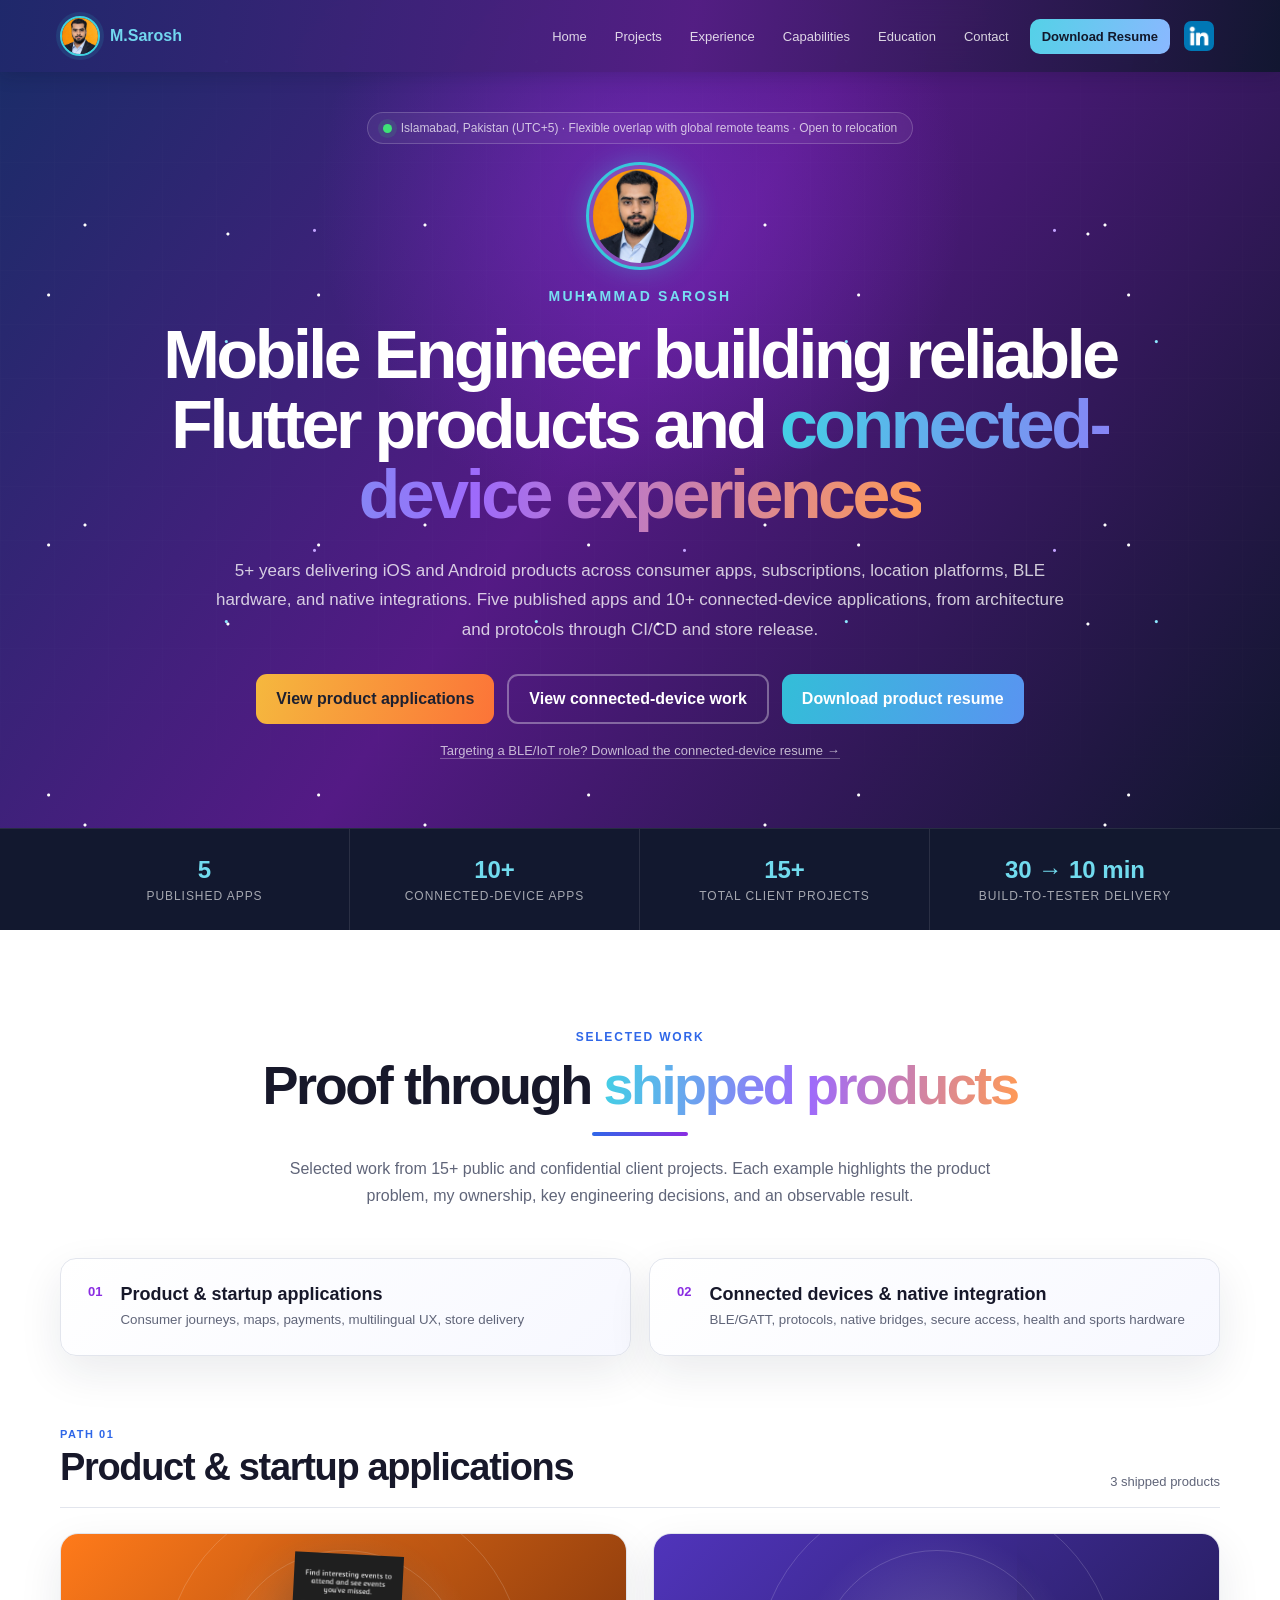
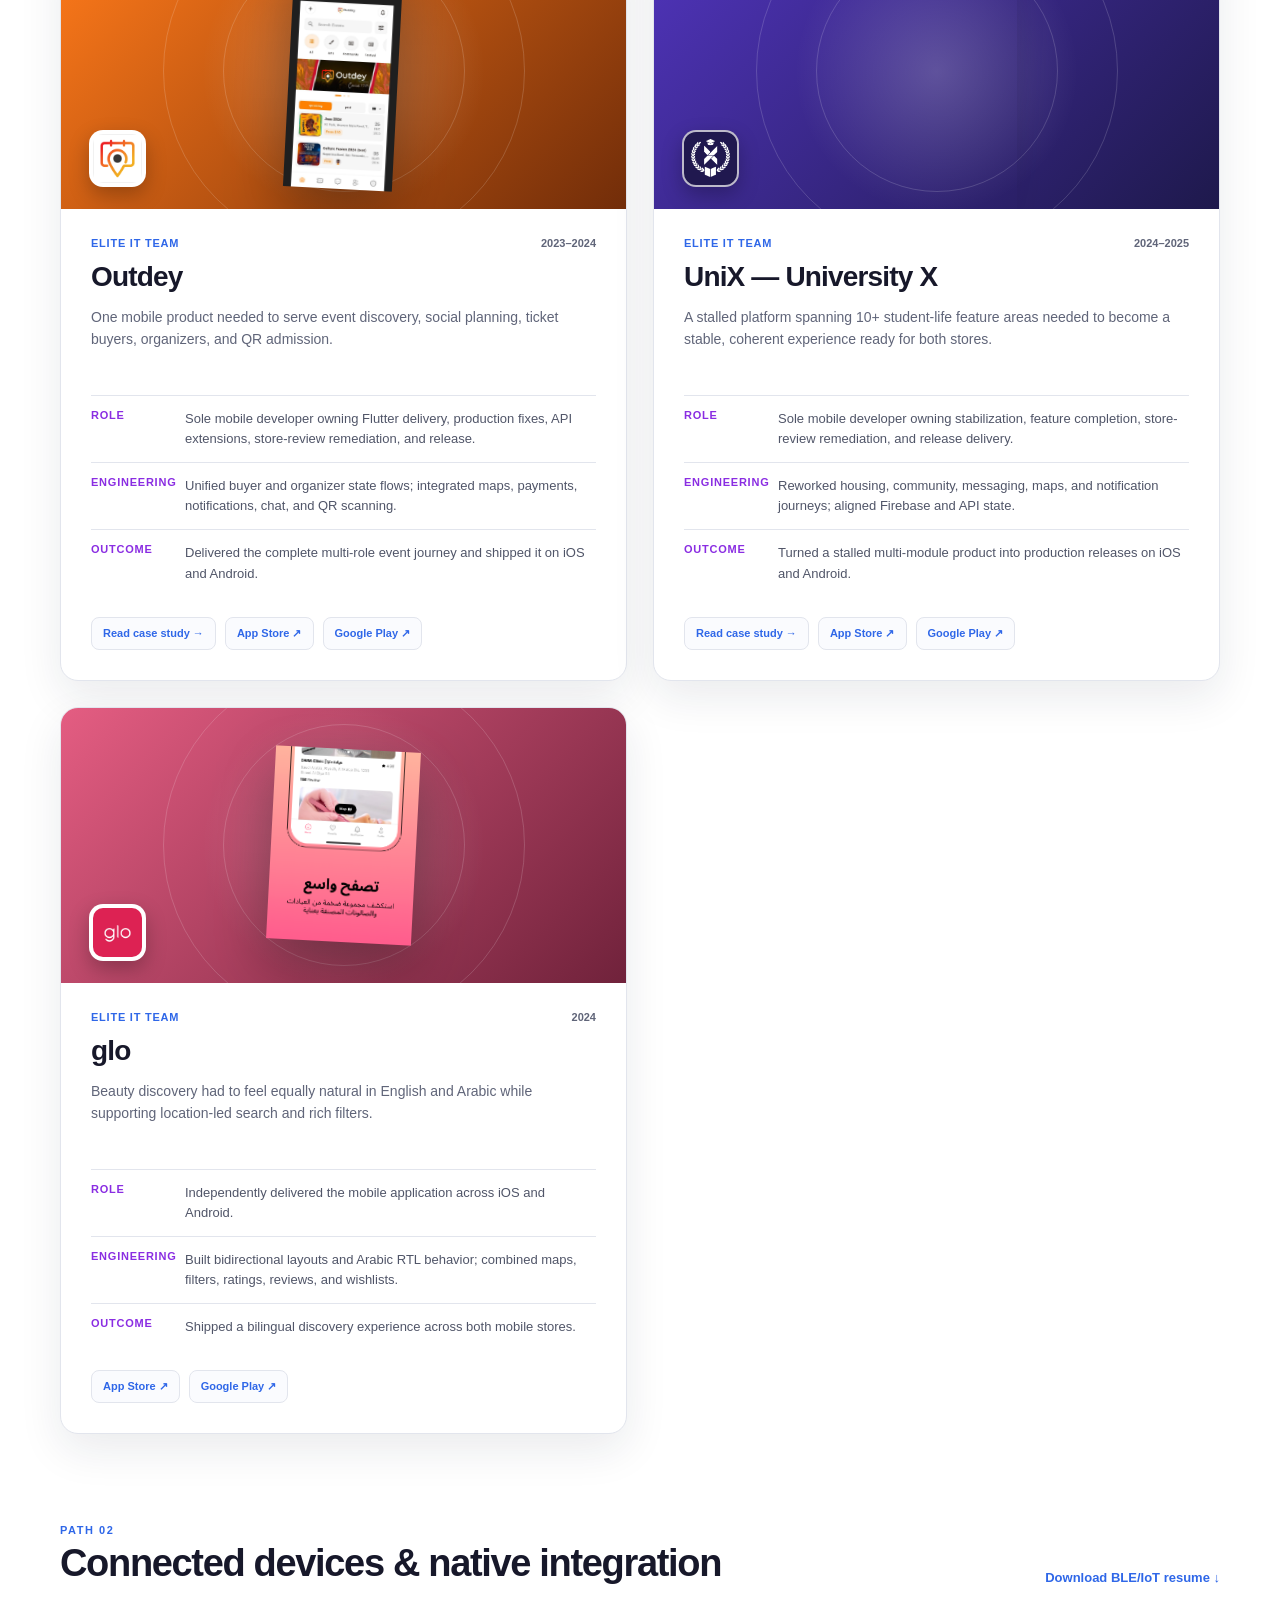
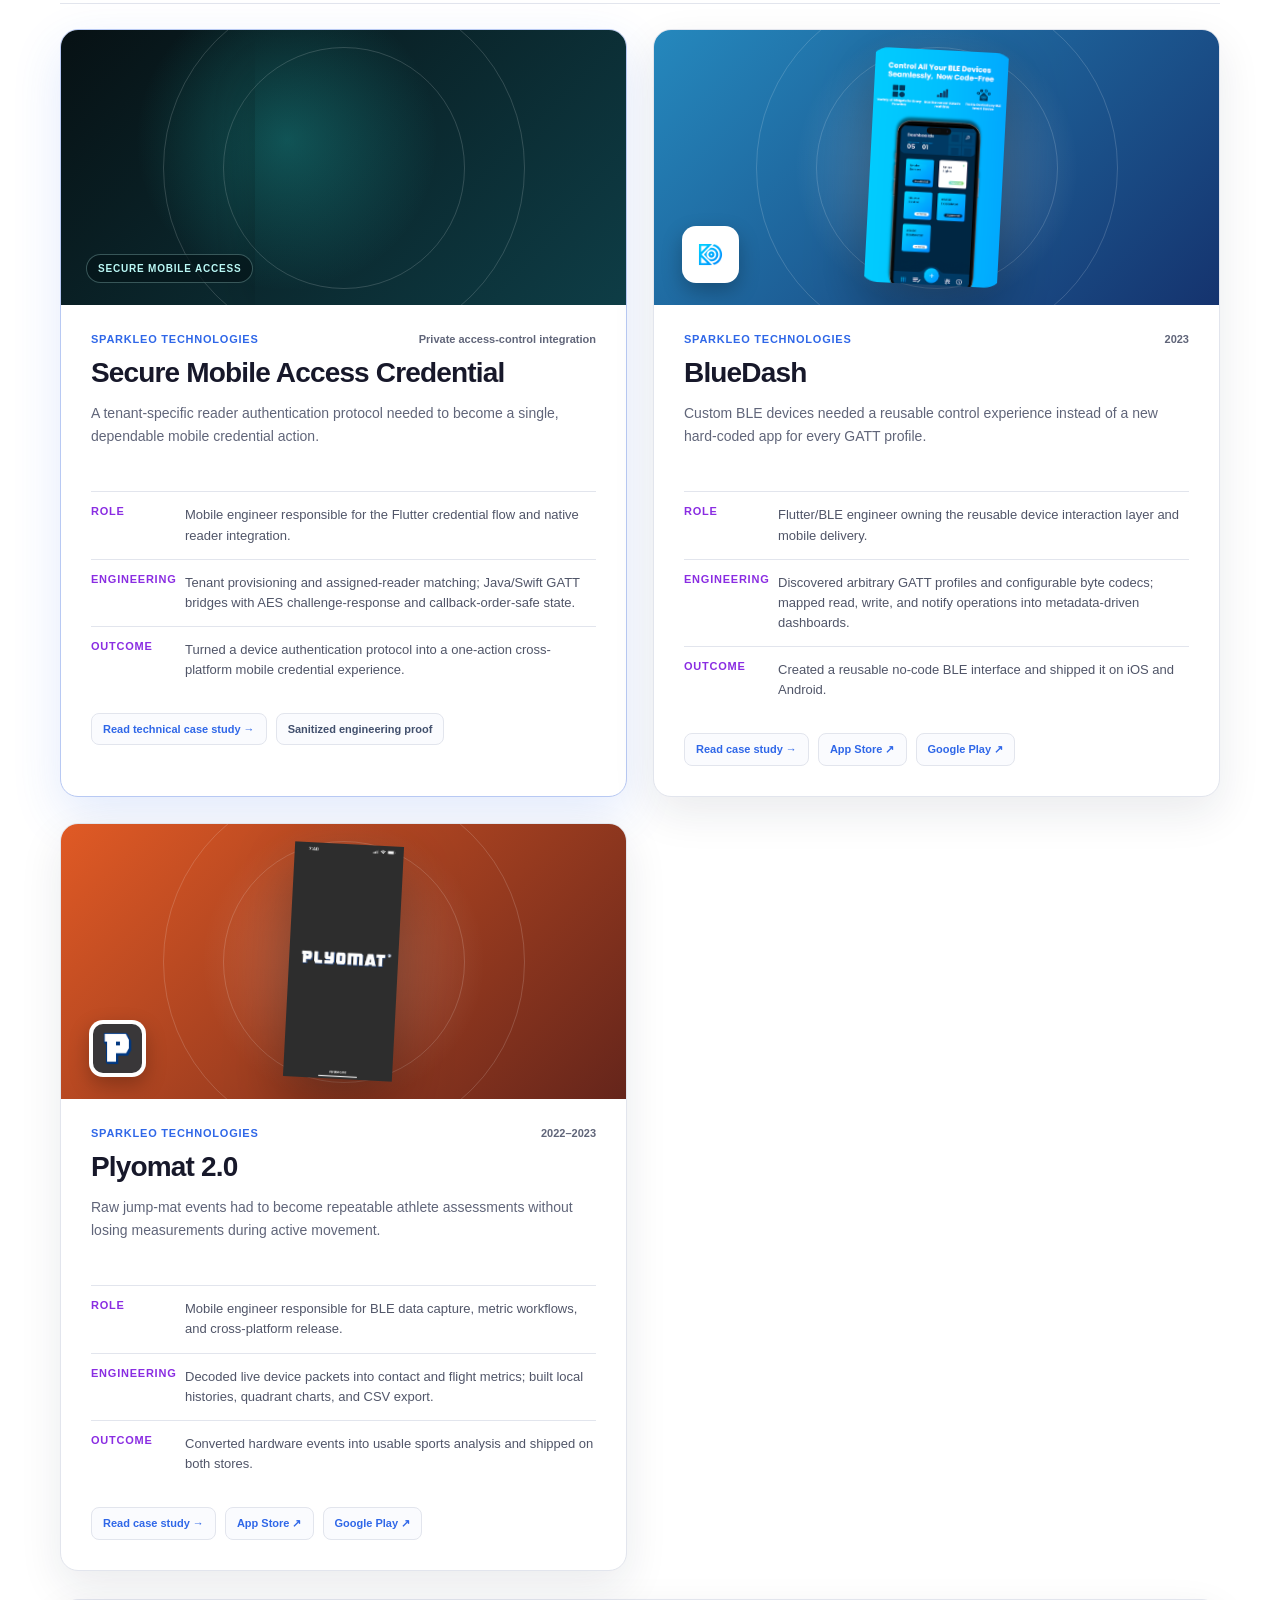
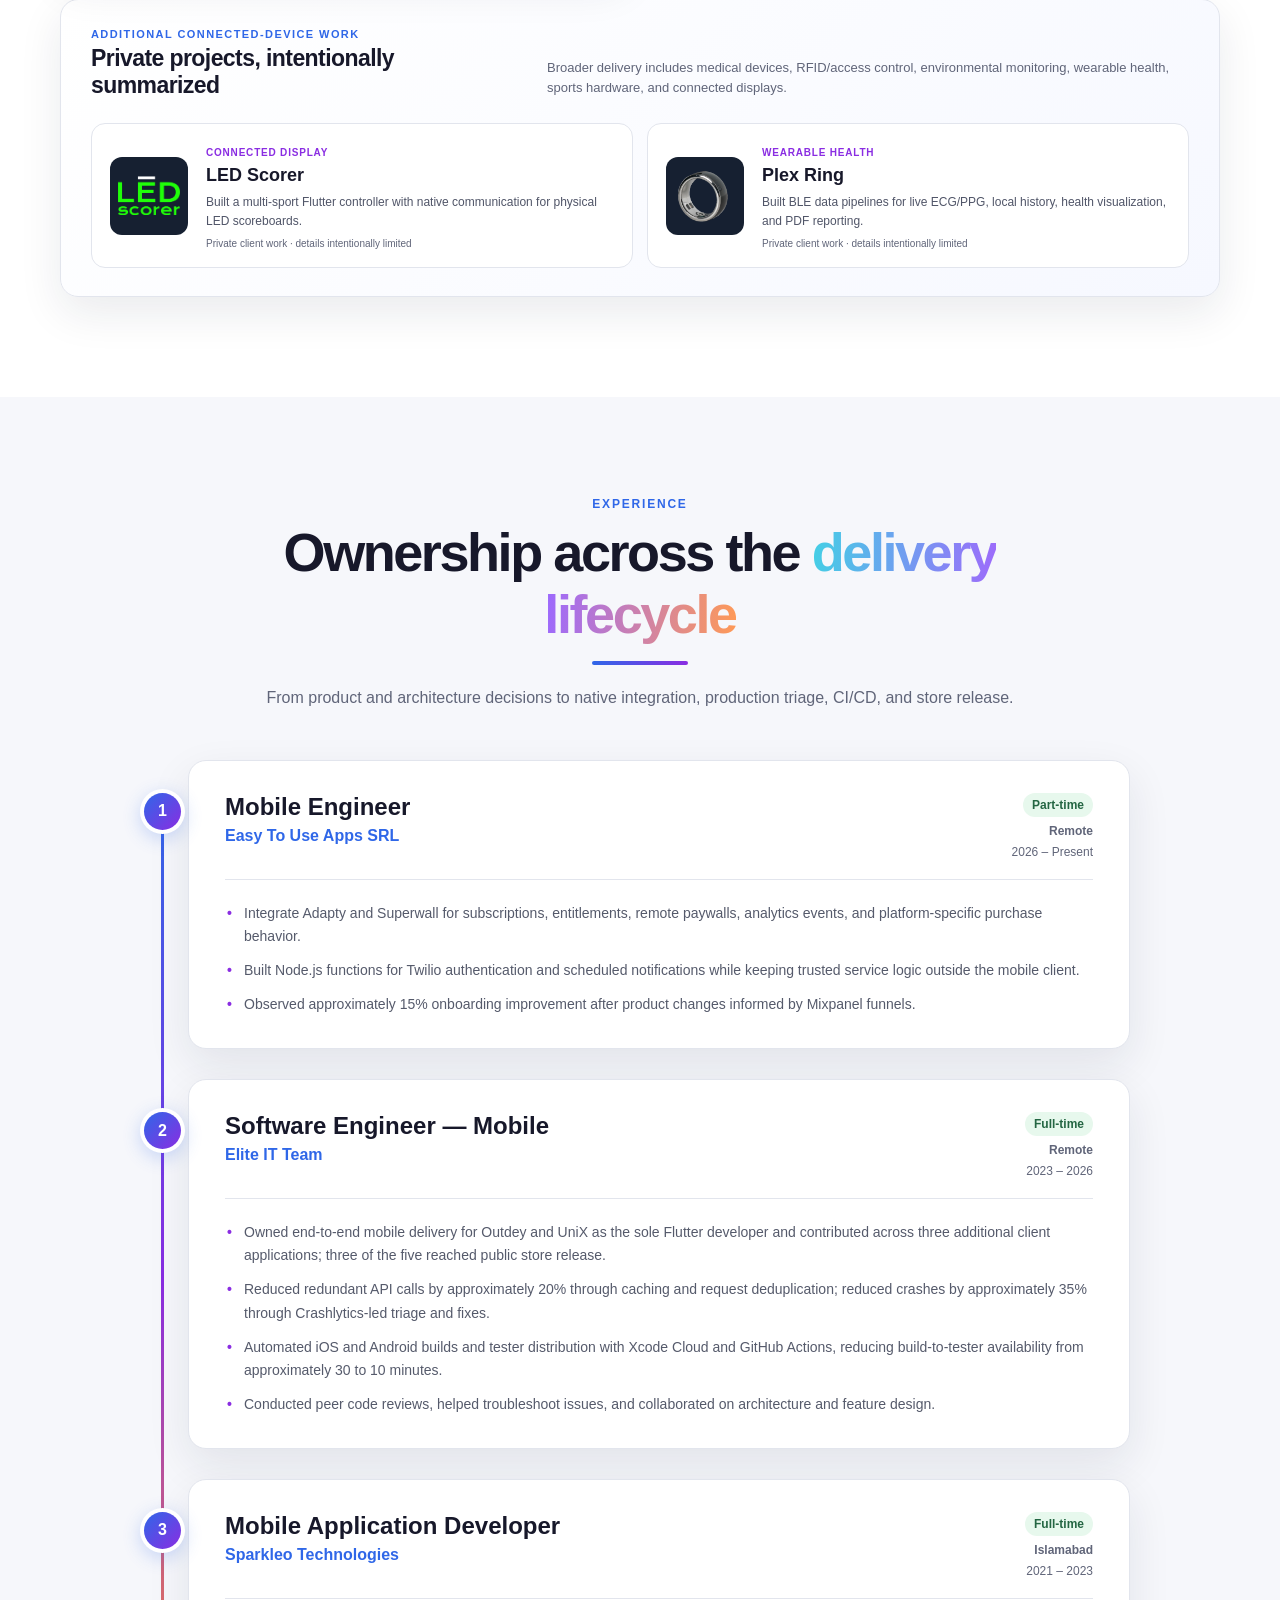
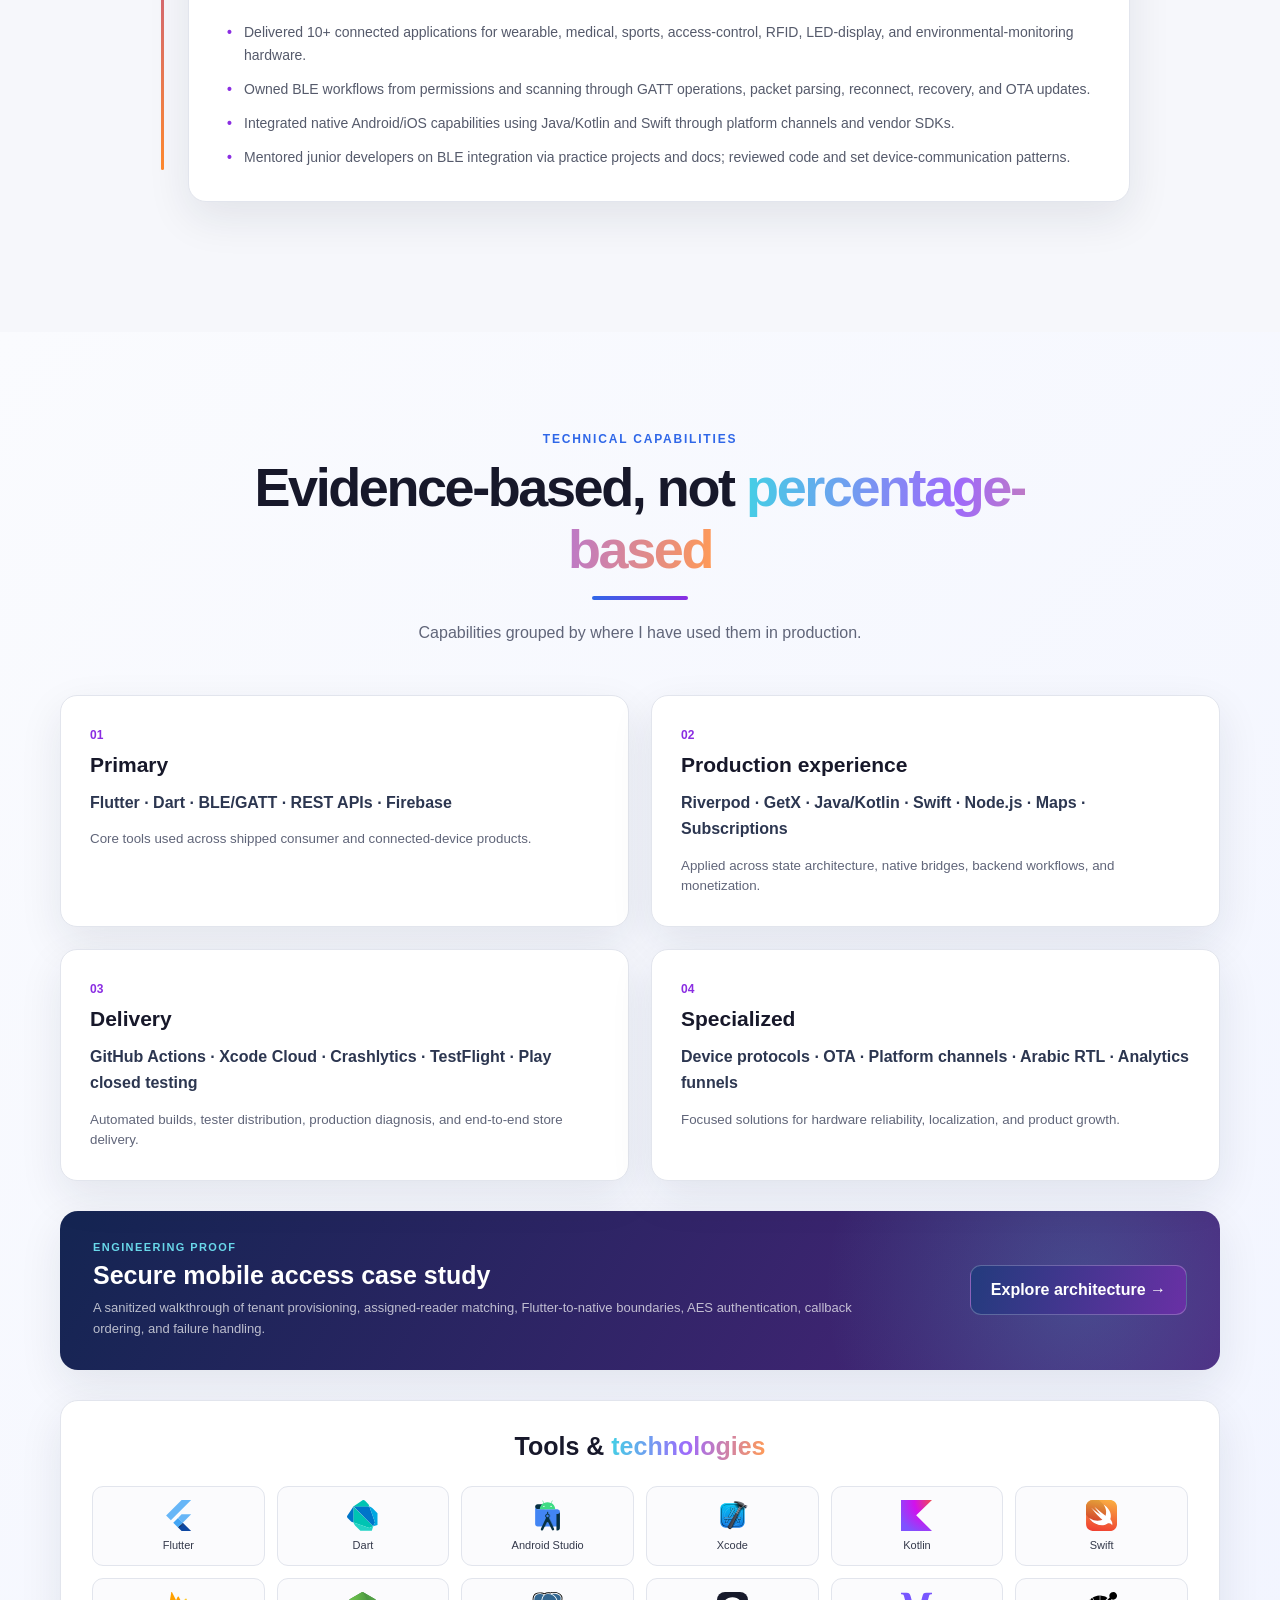
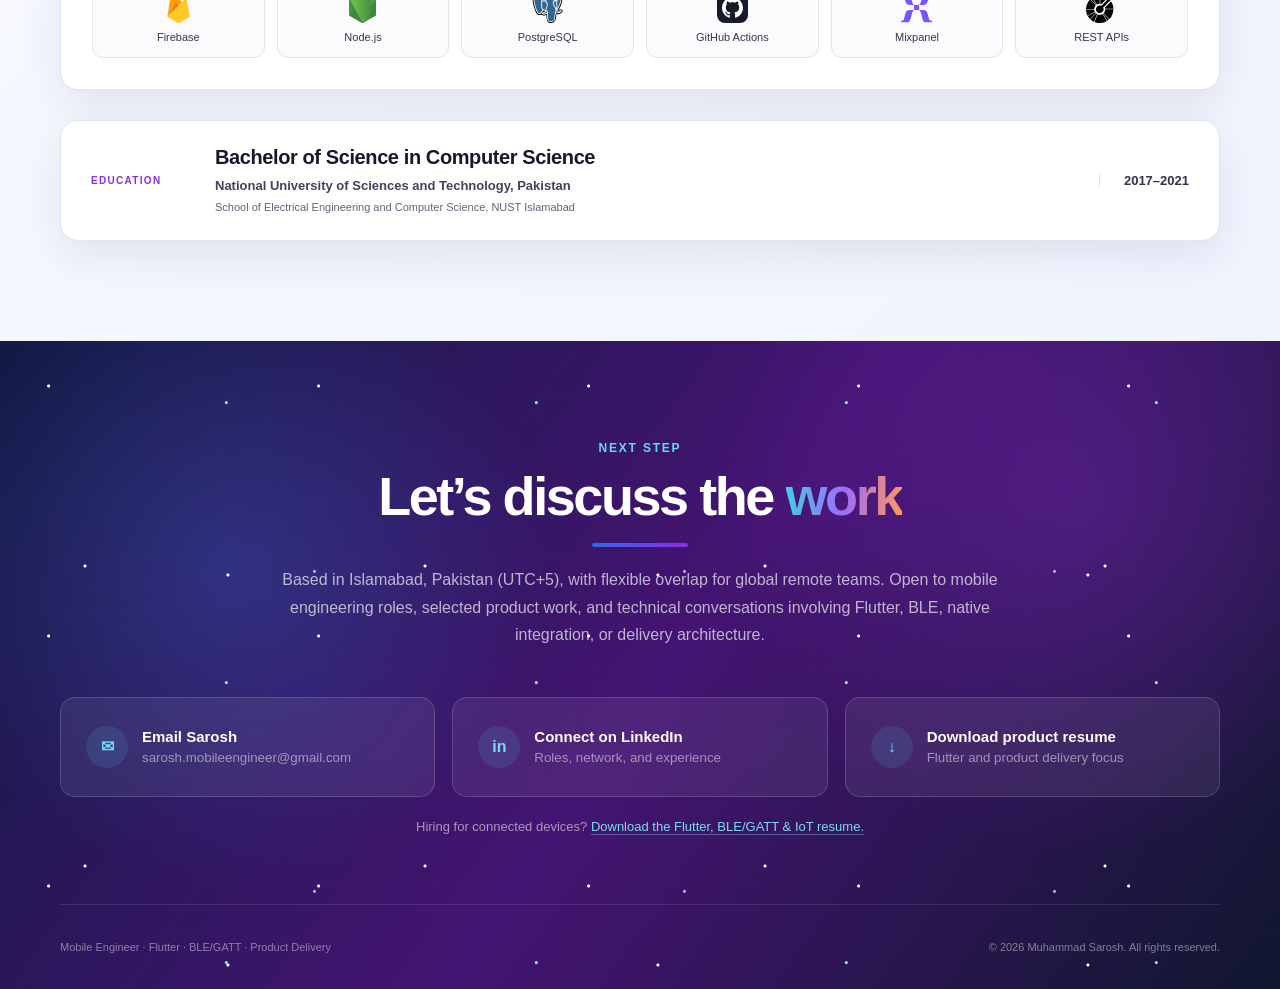
==== index.html @ 47897236 "added vercel speed insights" ====
<!doctype html>
<html lang="en">
  <head>
    <meta charset="utf-8" />
    <meta name="viewport" content="width=device-width, initial-scale=1" />
    <meta name="theme-color" content="#30206f" />
    <meta name="description" content="Muhammad Sarosh is a mobile engineer building reliable Flutter products and connected-device experiences across iOS, Android, BLE, and native integrations." />
    <link rel="canonical" href="https://mobileengineersarosh.vercel.app/" />
    <meta property="og:type" content="website" />
    <meta property="og:site_name" content="Muhammad Sarosh — Mobile Engineer Portfolio" />
    <meta property="og:url" content="https://mobileengineersarosh.vercel.app/" />
    <meta property="og:title" content="Muhammad Sarosh — Mobile Engineer | Flutter, BLE and Product Delivery" />
    <meta property="og:description" content="Reliable Flutter products and connected-device experiences, from architecture and protocols through CI/CD and store release." />
    <meta property="og:image" content="https://mobileengineersarosh.vercel.app/assets/social-preview.png" />
    <meta property="og:image:secure_url" content="https://mobileengineersarosh.vercel.app/assets/social-preview.png" />
    <meta property="og:image:type" content="image/png" />
    <meta property="og:image:width" content="1200" />
    <meta property="og:image:height" content="630" />
    <meta property="og:image:alt" content="Muhammad Sarosh — Mobile Engineer working across Flutter, BLE, native integration, and product delivery." />
    <meta name="twitter:card" content="summary_large_image" />
    <meta name="twitter:title" content="Muhammad Sarosh — Mobile Engineer | Flutter, BLE and Product Delivery" />
    <meta name="twitter:description" content="Reliable Flutter products and connected-device experiences, from architecture and protocols through CI/CD and store release." />
    <meta name="twitter:image" content="https://mobileengineersarosh.vercel.app/assets/social-preview.png" />
    <meta name="twitter:image:alt" content="Muhammad Sarosh — Mobile Engineer portfolio preview." />
    <title>Muhammad Sarosh — Mobile Engineer | Flutter, BLE and Product Delivery</title>
    <link rel="icon" href="data:image/svg+xml,%3Csvg xmlns='http://www.w3.org/2000/svg' viewBox='0 0 64 64'%3E%3Cdefs%3E%3ClinearGradient id='g'%3E%3Cstop stop-color='%232dc7df'/%3E%3Cstop offset='1' stop-color='%238b37e6'/%3E%3C/linearGradient%3E%3C/defs%3E%3Ccircle cx='32' cy='32' r='31' fill='url(%23g)'/%3E%3Ctext x='32' y='39' text-anchor='middle' font-family='Arial' font-size='20' font-weight='700' fill='white'%3EMS%3C/text%3E%3C/svg%3E" />
    <link rel="stylesheet" href="styles.css" />
    <script type="application/ld+json">{"@context":"https://schema.org","@type":"Person","name":"Muhammad Sarosh","jobTitle":"Mobile Engineer","url":"https://mobileengineersarosh.vercel.app/","image":"https://mobileengineersarosh.vercel.app/assets/muhammad-sarosh.jpg","sameAs":["https://www.linkedin.com/in/sarosh-tahir","https://github.com/sarosh4271"],"knowsAbout":["Flutter","Dart","BLE/GATT","iOS","Android","Mobile product delivery"]}</script>
    <script>window.si = window.si || function () { (window.siq = window.siq || []).push(arguments); };</script>
    <script defer src="/_vercel/speed-insights/script.js"></script>
  </head>
  <body>
    <a class="skip-link" href="#main">Skip to content</a>
    <header class="site-header" data-header>
      <a class="brand" href="#home" aria-label="Muhammad Sarosh, home"><img src="assets/muhammad-sarosh.jpg" alt="" width="1696" height="2528" decoding="async" /><span>M.Sarosh</span></a>
      <div class="header-actions">
        <nav id="site-nav" class="site-nav" aria-label="Primary navigation">
          <a href="#home">Home</a><a href="#projects">Projects</a><a href="#experience">Experience</a><a href="#skills">Capabilities</a><a href="#education">Education</a><a href="#contact">Contact</a>
          <a class="nav-download" href="assets/muhammad-sarosh-product-mobile-resume.pdf" download data-track="resume_download" data-track-label="product_nav">Download Resume</a>
        </nav>
        <a class="header-linkedin" href="https://www.linkedin.com/in/sarosh-tahir" target="_blank" rel="noreferrer" aria-label="Visit Muhammad Sarosh on LinkedIn (opens in a new tab)" title="LinkedIn" data-track="contact_click" data-track-label="linkedin_header"><img src="assets/tools/linkedin.png" alt="" width="512" height="512" /></a>
        <button class="menu-toggle" type="button" aria-expanded="false" aria-controls="site-nav" aria-label="Toggle menu"><span></span><span></span><span></span></button>
      </div>
    </header>

    <main id="main">
      <section id="home" class="hero" aria-labelledby="hero-heading">
        <div class="stars" aria-hidden="true"></div>
        <div class="hero-inner">
          <div class="availability"><i></i> Islamabad, Pakistan (UTC+5) · Flexible overlap with global remote teams · Open to relocation</div>
          <figure class="hero-portrait"><img src="assets/muhammad-sarosh.jpg" alt="Muhammad Sarosh, Mobile Engineer" width="1696" height="2528" fetchpriority="high" decoding="async" /></figure>
          <p class="hero-kicker">Muhammad Sarosh</p>
          <h1 id="hero-heading">Mobile Engineer building reliable Flutter products and <span>connected-device experiences</span></h1>
          <p class="hero-summary">5+ years delivering iOS and Android products across consumer apps, subscriptions, location platforms, BLE hardware, and native integrations. Five published apps and 10+ connected-device applications, from architecture and protocols through CI/CD and store release.</p>
          <div class="hero-actions">
            <a class="button button-warm" href="#product-apps" data-track="project_path_click" data-track-label="product">View product applications</a>
            <a class="button button-outline" href="#connected-devices" data-track="project_path_click" data-track-label="connected">View connected-device work</a>
            <a class="button button-cool" href="assets/muhammad-sarosh-product-mobile-resume.pdf" download data-track="resume_download" data-track-label="product_hero">Download product resume</a>
          </div>
          <a class="hero-secondary" href="assets/muhammad-sarosh-ble-iot-resume.pdf" download data-track="resume_download" data-track-label="ble_iot_hero">Targeting a BLE/IoT role? Download the connected-device resume →</a>
        </div>
      </section>

      <section class="proof-strip" aria-label="Career proof"><div class="container proof-grid"><div><strong>5</strong><span>published apps</span></div><div><strong>10+</strong><span>connected-device apps</span></div><div><strong>15+</strong><span>total client projects</span></div><div><strong>30 → 10 min</strong><span>build-to-tester delivery</span></div></div></section>

      <section id="projects" class="section projects-section">
        <div class="container">
          <div class="section-title reveal"><p>Selected work</p><h2>Proof through <span>shipped products</span></h2><i></i></div>
          <p class="section-lead reveal">Selected work from 15+ public and confidential client projects. Each example highlights the product problem, my ownership, key engineering decisions, and an observable result.</p>
          <nav class="project-paths reveal" aria-label="Project categories">
            <a href="#product-apps" data-track="project_path_click" data-track-label="product"><span>01</span><strong>Product &amp; startup applications</strong><small>Consumer journeys, maps, payments, multilingual UX, store delivery</small></a>
            <a href="#connected-devices" data-track="project_path_click" data-track-label="connected"><span>02</span><strong>Connected devices &amp; native integration</strong><small>BLE/GATT, protocols, native bridges, secure access, health and sports hardware</small></a>
          </nav>

          <section id="product-apps" class="project-group" aria-labelledby="product-heading">
            <div class="group-heading reveal"><div><p>Path 01</p><h3 id="product-heading">Product &amp; startup applications</h3></div><span>3 shipped products</span></div>
            <div class="project-grid">
              <article class="project-card reveal">
                <div class="project-visual orange"><img class="project-screen" src="assets/outdey-01.jpg" alt="Outdey event discovery screen" width="1200" height="2597" loading="lazy" decoding="async" /><img class="project-icon" src="assets/outdey-icon.png" alt="Outdey icon" width="1024" height="1024" loading="lazy" decoding="async" /></div>
                <div class="project-body"><div class="project-meta"><span>Elite IT Team</span><time>2023–2024</time></div><h4>Outdey</h4><p class="project-problem">One mobile product needed to serve event discovery, social planning, ticket buyers, organizers, and QR admission.</p><dl class="project-proof"><div><dt>Role</dt><dd>Sole mobile developer owning Flutter delivery, production fixes, API extensions, store-review remediation, and release.</dd></div><div><dt>Engineering</dt><dd>Unified buyer and organizer state flows; integrated maps, payments, notifications, chat, and QR scanning.</dd></div><div><dt>Outcome</dt><dd>Delivered the complete multi-role event journey and shipped it on iOS and Android.</dd></div></dl><div class="project-links"><a href="case-studies/outdey/" data-track="case_study_click" data-track-label="outdey">Read case study →</a><a href="https://apps.apple.com/us/app/outdey/id6497566952" target="_blank" rel="noreferrer" data-track="store_click" data-track-label="outdey_app_store">App Store ↗</a><a href="https://play.google.com/store/apps/details?id=com.outdey.outdey" target="_blank" rel="noreferrer" data-track="store_click" data-track-label="outdey_play_store">Google Play ↗</a></div></div>
              </article>
              <article class="project-card reveal">
                <div class="project-visual violet"><img class="project-screen" src="assets/unix-01.png" alt="UniX student platform home screen" width="1320" height="2868" loading="lazy" decoding="async" /><img class="project-icon unix" src="assets/unix-logo.png" alt="UniX logo" width="580" height="569" loading="lazy" decoding="async" /></div>
                <div class="project-body"><div class="project-meta"><span>Elite IT Team</span><time>2024–2025</time></div><h4>UniX — University X</h4><p class="project-problem">A stalled platform spanning 10+ student-life feature areas needed to become a stable, coherent experience ready for both stores.</p><dl class="project-proof"><div><dt>Role</dt><dd>Sole mobile developer owning stabilization, feature completion, store-review remediation, and release delivery.</dd></div><div><dt>Engineering</dt><dd>Reworked housing, community, messaging, maps, and notification journeys; aligned Firebase and API state.</dd></div><div><dt>Outcome</dt><dd>Turned a stalled multi-module product into production releases on iOS and Android.</dd></div></dl><div class="project-links"><a href="case-studies/unix/" data-track="case_study_click" data-track-label="unix">Read case study →</a><a href="https://apps.apple.com/us/app/unix-university-x/id6740775299" target="_blank" rel="noreferrer" data-track="store_click" data-track-label="unix_app_store">App Store ↗</a><a href="https://play.google.com/store/apps/details?id=com.unix.com" target="_blank" rel="noreferrer" data-track="store_click" data-track-label="unix_play_store">Google Play ↗</a></div></div>
              </article>
              <article class="project-card reveal">
                <div class="project-visual rose"><img class="project-screen" src="assets/glo-01.png" alt="glo beauty discovery screen" width="2064" height="2752" loading="lazy" decoding="async" /><img class="project-icon" src="assets/glo-icon.png" alt="glo icon" width="512" height="512" loading="lazy" decoding="async" /></div>
                <div class="project-body"><div class="project-meta"><span>Elite IT Team</span><time>2024</time></div><h4>glo</h4><p class="project-problem">Beauty discovery had to feel equally natural in English and Arabic while supporting location-led search and rich filters.</p><dl class="project-proof"><div><dt>Role</dt><dd>Independently delivered the mobile application across iOS and Android.</dd></div><div><dt>Engineering</dt><dd>Built bidirectional layouts and Arabic RTL behavior; combined maps, filters, ratings, reviews, and wishlists.</dd></div><div><dt>Outcome</dt><dd>Shipped a bilingual discovery experience across both mobile stores.</dd></div></dl><div class="project-links"><a href="https://apps.apple.com/us/app/glo/id6503257805" target="_blank" rel="noreferrer" data-track="store_click" data-track-label="glo_app_store">App Store ↗</a><a href="https://play.google.com/store/apps/details?id=com.rwnq.rwnq_app" target="_blank" rel="noreferrer" data-track="store_click" data-track-label="glo_play_store">Google Play ↗</a></div></div>
              </article>
            </div>
          </section>

          <section id="connected-devices" class="project-group connected-group" aria-labelledby="connected-heading">
            <div class="group-heading reveal"><div><p>Path 02</p><h3 id="connected-heading">Connected devices &amp; native integration</h3></div><a href="assets/muhammad-sarosh-ble-iot-resume.pdf" download data-track="resume_download" data-track-label="ble_iot_projects">Download BLE/IoT resume ↓</a></div>
            <div class="project-grid">
              <article class="project-card reveal featured-proof">
                <div class="project-visual secure-access"><img class="credential-visual" src="assets/connected/secure-mobile-access-credential.png" alt="Secure mobile access credential card" width="1272" height="1780" loading="lazy" decoding="async" /><span class="visual-label">Secure mobile access</span></div>
                <div class="project-body"><div class="project-meta"><span>Sparkleo Technologies</span><time>Private access-control integration</time></div><h4>Secure Mobile Access Credential</h4><p class="project-problem">A tenant-specific reader authentication protocol needed to become a single, dependable mobile credential action.</p><dl class="project-proof"><div><dt>Role</dt><dd>Mobile engineer responsible for the Flutter credential flow and native reader integration.</dd></div><div><dt>Engineering</dt><dd>Tenant provisioning and assigned-reader matching; Java/Swift GATT bridges with AES challenge-response and callback-order-safe state.</dd></div><div><dt>Outcome</dt><dd>Turned a device authentication protocol into a one-action cross-platform mobile credential experience.</dd></div></dl><div class="project-links"><a href="case-studies/secure-mobile-access/" data-track="case_study_click" data-track-label="secure_mobile_access">Read technical case study →</a><span>Sanitized engineering proof</span></div></div>
              </article>
              <article class="project-card reveal">
                <div class="project-visual blue"><img class="project-screen" src="assets/bluedash-01.webp" alt="BlueDash BLE dashboard" width="333" height="592" loading="lazy" decoding="async" /><img class="project-icon" src="assets/bluedash-icon.webp" alt="BlueDash icon" width="480" height="480" loading="lazy" decoding="async" /></div>
                <div class="project-body"><div class="project-meta"><span>Sparkleo Technologies</span><time>2023</time></div><h4>BlueDash</h4><p class="project-problem">Custom BLE devices needed a reusable control experience instead of a new hard-coded app for every GATT profile.</p><dl class="project-proof"><div><dt>Role</dt><dd>Flutter/BLE engineer owning the reusable device interaction layer and mobile delivery.</dd></div><div><dt>Engineering</dt><dd>Discovered arbitrary GATT profiles and configurable byte codecs; mapped read, write, and notify operations into metadata-driven dashboards.</dd></div><div><dt>Outcome</dt><dd>Created a reusable no-code BLE interface and shipped it on iOS and Android.</dd></div></dl><div class="project-links"><a href="case-studies/bluedash/" data-track="case_study_click" data-track-label="bluedash">Read case study →</a><a href="https://apps.apple.com/us/app/bluedash/id6447548602" target="_blank" rel="noreferrer" data-track="store_click" data-track-label="bluedash_app_store">App Store ↗</a><a href="https://play.google.com/store/apps/details?id=com.sparkleo.blueDashApp&amp;hl=en" target="_blank" rel="noreferrer" data-track="store_click" data-track-label="bluedash_play_store">Google Play ↗</a></div></div>
              </article>
              <article class="project-card reveal">
                <div class="project-visual warm"><img class="project-screen" src="assets/plyomat-01.webp" alt="Plyomat athlete assessment screen" width="800" height="1731" loading="lazy" decoding="async" /><img class="project-icon" src="assets/plyomat-icon.webp" alt="Plyomat icon" width="480" height="480" loading="lazy" decoding="async" /></div>
                <div class="project-body"><div class="project-meta"><span>Sparkleo Technologies</span><time>2022–2023</time></div><h4>Plyomat 2.0</h4><p class="project-problem">Raw jump-mat events had to become repeatable athlete assessments without losing measurements during active movement.</p><dl class="project-proof"><div><dt>Role</dt><dd>Mobile engineer responsible for BLE data capture, metric workflows, and cross-platform release.</dd></div><div><dt>Engineering</dt><dd>Decoded live device packets into contact and flight metrics; built local histories, quadrant charts, and CSV export.</dd></div><div><dt>Outcome</dt><dd>Converted hardware events into usable sports analysis and shipped on both stores.</dd></div></dl><div class="project-links"><a href="case-studies/plyomat/" data-track="case_study_click" data-track-label="plyomat">Read case study →</a><a href="https://apps.apple.com/us/app/plyomat-2-0/id6446678552" target="_blank" rel="noreferrer" data-track="store_click" data-track-label="plyomat_app_store">App Store ↗</a><a href="https://play.google.com/store/apps/details?id=net.plyomat.plyomattwo&amp;hl=en" target="_blank" rel="noreferrer" data-track="store_click" data-track-label="plyomat_play_store">Google Play ↗</a></div></div>
              </article>
            </div>
            <aside class="additional-work reveal" aria-labelledby="additional-connected-heading">
              <div class="additional-work-heading"><p>Additional connected-device work</p><h4 id="additional-connected-heading">Private projects, intentionally summarized</h4><span>Broader delivery includes medical devices, RFID/access control, environmental monitoring, wearable health, sports hardware, and connected displays.</span></div>
              <div class="additional-work-grid">
                <article><img src="assets/connected/led-scorer-logo.png" alt="LED Scorer logo" width="600" height="380" loading="lazy" decoding="async" /><div><span>Connected display</span><h5>LED Scorer</h5><p>Built a multi-sport Flutter controller with native communication for physical LED scoreboards.</p><small>Private client work · details intentionally limited</small></div></article>
                <article><img src="assets/connected/plex-ring.png" alt="Plex health ring" width="858" height="876" loading="lazy" decoding="async" /><div><span>Wearable health</span><h5>Plex Ring</h5><p>Built BLE data pipelines for live ECG/PPG, local history, health visualization, and PDF reporting.</p><small>Private client work · details intentionally limited</small></div></article>
              </div>
            </aside>
          </section>
        </div>
      </section>

      <section id="experience" class="section experience-section"><div class="container">
        <div class="section-title reveal"><p>Experience</p><h2>Ownership across the <span>delivery lifecycle</span></h2><i></i></div><p class="section-lead reveal">From product and architecture decisions to native integration, production triage, CI/CD, and store release.</p>
        <div class="timeline">
          <article class="experience-card reveal"><div class="timeline-dot"><span>1</span></div><div class="experience-heading"><div><h3>Mobile Engineer</h3><p>Easy To Use Apps SRL</p></div><div class="job-meta"><span>Part-time</span><b>Remote</b><time>2026 – Present</time></div></div><ul><li>Integrate Adapty and Superwall for subscriptions, entitlements, remote paywalls, analytics events, and platform-specific purchase behavior.</li><li>Built Node.js functions for Twilio authentication and scheduled notifications while keeping trusted service logic outside the mobile client.</li><li>Observed approximately 15% onboarding improvement after product changes informed by Mixpanel funnels.</li></ul></article>
          <article class="experience-card reveal"><div class="timeline-dot"><span>2</span></div><div class="experience-heading"><div><h3>Software Engineer — Mobile</h3><p>Elite IT Team</p></div><div class="job-meta"><span>Full-time</span><b>Remote</b><time>2023 – 2026</time></div></div><ul><li>Owned end-to-end mobile delivery for Outdey and UniX as the sole Flutter developer and contributed across three additional client applications; three of the five reached public store release.</li><li>Reduced redundant API calls by approximately 20% through caching and request deduplication; reduced crashes by approximately 35% through Crashlytics-led triage and fixes.</li><li>Automated iOS and Android builds and tester distribution with Xcode Cloud and GitHub Actions, reducing build-to-tester availability from approximately 30 to 10 minutes.</li><li>Conducted peer code reviews, helped troubleshoot issues, and collaborated on architecture and feature design.</li></ul></article>
          <article class="experience-card reveal"><div class="timeline-dot"><span>3</span></div><div class="experience-heading"><div><h3>Mobile Application Developer</h3><p>Sparkleo Technologies</p></div><div class="job-meta"><span>Full-time</span><b>Islamabad</b><time>2021 – 2023</time></div></div><ul><li>Delivered 10+ connected applications for wearable, medical, sports, access-control, RFID, LED-display, and environmental-monitoring hardware.</li><li>Owned BLE workflows from permissions and scanning through GATT operations, packet parsing, reconnect, recovery, and OTA updates.</li><li>Integrated native Android/iOS capabilities using Java/Kotlin and Swift through platform channels and vendor SDKs.</li><li>Mentored junior developers on BLE integration via practice projects and docs; reviewed code and set device-communication patterns.</li></ul></article>
        </div>
      </div></section>

      <section id="skills" class="section skills-section"><div class="container">
        <div class="section-title reveal"><p>Technical capabilities</p><h2>Evidence-based, not <span>percentage-based</span></h2><i></i></div><p class="section-lead reveal">Capabilities grouped by where I have used them in production.</p>
        <div class="capability-grid">
          <article class="capability-card reveal"><span>01</span><h3>Primary</h3><p>Flutter · Dart · BLE/GATT · REST APIs · Firebase</p><small>Core tools used across shipped consumer and connected-device products.</small></article>
          <article class="capability-card reveal"><span>02</span><h3>Production experience</h3><p>Riverpod · GetX · Java/Kotlin · Swift · Node.js · Maps · Subscriptions</p><small>Applied across state architecture, native bridges, backend workflows, and monetization.</small></article>
          <article class="capability-card reveal"><span>03</span><h3>Delivery</h3><p>GitHub Actions · Xcode Cloud · Crashlytics · TestFlight · Play closed testing</p><small>Automated builds, tester distribution, production diagnosis, and end-to-end store delivery.</small></article>
          <article class="capability-card reveal"><span>04</span><h3>Specialized</h3><p>Device protocols · OTA · Platform channels · Arabic RTL · Analytics funnels</p><small>Focused solutions for hardware reliability, localization, and product growth.</small></article>
        </div>
        <article class="engineering-proof reveal"><div><p>Engineering proof</p><h3>Secure mobile access case study</h3><span>A sanitized walkthrough of tenant provisioning, assigned-reader matching, Flutter-to-native boundaries, AES authentication, callback ordering, and failure handling.</span></div><a class="button button-dark" href="case-studies/secure-mobile-access/" data-track="case_study_click" data-track-label="secure_mobile_access_capabilities">Explore architecture →</a></article>
        <article class="tools reveal"><h3>Tools &amp; <span>technologies</span></h3><div class="tool-cloud"><span><img src="assets/tools/flutter.svg" alt="" width="100" height="100" loading="lazy" />Flutter</span><span><img src="assets/tools/dart.svg" alt="" width="100" height="100" loading="lazy" />Dart</span><span><img src="assets/tools/android-studio.svg" alt="" width="128" height="128" loading="lazy" />Android Studio</span><span><img src="assets/tools/xcode.svg" alt="" width="100" height="100" loading="lazy" />Xcode</span><span><img src="assets/tools/kotlin.svg" alt="" width="100" height="100" loading="lazy" />Kotlin</span><span><img src="assets/tools/swift.svg" alt="" width="100" height="100" loading="lazy" />Swift</span><span><img src="assets/tools/firebase.svg" alt="" width="100" height="100" loading="lazy" />Firebase</span><span><img src="assets/tools/nodejs.svg" alt="" width="100" height="100" loading="lazy" />Node.js</span><span><img src="assets/tools/postgres.svg" alt="" width="100" height="100" loading="lazy" />PostgreSQL</span><span><img src="assets/tools/github-actions.svg" alt="" width="100" height="100" loading="lazy" />GitHub Actions</span><span><img src="assets/tools/mixpanel.svg" alt="" width="24" height="24" loading="lazy" />Mixpanel</span><span><img src="assets/tools/rest-api.svg" alt="" width="24" height="24" loading="lazy" />REST APIs</span></div></article>
        <article id="education" class="education-card reveal">
          <p>Education</p>
          <div class="education-details">
            <h3>Bachelor of Science in Computer Science</h3>
            <strong class="education-university">National University of Sciences and Technology, Pakistan</strong>
            <span class="education-school">School of Electrical Engineering and Computer Science, NUST Islamabad</span>
          </div>
          <time>2017–2021</time>
        </article>
      </div></section>

      <section id="contact" class="contact-section"><div class="contact-stars" aria-hidden="true"></div><div class="container">
        <div class="section-title light reveal"><p>Next step</p><h2>Let’s discuss the <span>work</span></h2><i></i></div><p class="section-lead light reveal">Based in Islamabad, Pakistan (UTC+5), with flexible overlap for global remote teams. Open to mobile engineering roles, selected product work, and technical conversations involving Flutter, BLE, native integration, or delivery architecture.</p>
        <div class="contact-actions reveal"><a href="mailto:sarosh.mobileengineer@gmail.com" data-track="contact_click" data-track-label="email"><span>✉</span><strong>Email Sarosh</strong><small>sarosh.mobileengineer@gmail.com</small></a><a href="https://www.linkedin.com/in/sarosh-tahir" target="_blank" rel="noreferrer" data-track="contact_click" data-track-label="linkedin"><span>in</span><strong>Connect on LinkedIn</strong><small>Roles, network, and experience</small></a><a href="assets/muhammad-sarosh-product-mobile-resume.pdf" download data-track="resume_download" data-track-label="product_contact"><span>↓</span><strong>Download product resume</strong><small>Flutter and product delivery focus</small></a></div>
        <p class="resume-switch reveal">Hiring for connected devices? <a href="assets/muhammad-sarosh-ble-iot-resume.pdf" download data-track="resume_download" data-track-label="ble_iot_contact">Download the Flutter, BLE/GATT &amp; IoT resume.</a></p>
        <footer><p>Mobile Engineer · Flutter · BLE/GATT · Product Delivery</p><p>© <span data-year></span> Muhammad Sarosh. All rights reserved.</p></footer>
      </div></section>
    </main>
    <script>window.va = window.va || function () { (window.vaq = window.vaq || []).push(arguments); };</script>
    <script defer src="/_vercel/insights/script.js"></script><script src="script.js"></script>
  </body>
</html>
---- styles.css ----
:root {
  --navy: #11172f;
  --blue: #2f67e8;
  --cyan: #2ec8d7;
  --purple: #8a2de2;
  --orange: #ff8a2f;
  --ink: #17182a;
  --muted: #606579;
  --line: #e2e5ed;
  --soft: #f6f7fb;
  --max: 1160px;
  --shadow: 0 16px 44px rgba(24, 29, 57, .09);
}

* { box-sizing: border-box; }
html { scroll-behavior: smooth; scroll-padding-top: 82px; }
body { margin: 0; color: var(--ink); background: white; font-family: Inter, ui-sans-serif, -apple-system, BlinkMacSystemFont, "Segoe UI", sans-serif; -webkit-font-smoothing: antialiased; }
body.menu-open { overflow: hidden; }
img { display: block; max-width: 100%; }
a { color: inherit; text-decoration: none; }
button { font: inherit; }
.skip-link { position: fixed; z-index: 1000; top: -60px; left: 18px; padding: 12px 18px; color: white; background: var(--blue); border-radius: 0 0 8px 8px; }
.skip-link:focus { top: 0; }
.container { width: min(calc(100% - 40px), var(--max)); margin-inline: auto; }

.site-header { position: fixed; z-index: 100; inset: 0 0 auto; height: 72px; padding: 0 max(22px, calc((100vw - var(--max)) / 2)); display: flex; align-items: center; justify-content: space-between; color: white; background: linear-gradient(100deg, rgba(31, 41, 107, .96), rgba(83, 30, 130, .96) 54%, rgba(17, 23, 47, .97)); box-shadow: 0 4px 16px rgba(16, 17, 40, .18); backdrop-filter: blur(15px); }
.brand { display: flex; align-items: center; gap: 10px; color: #72d7ef; font-weight: 800; }
.brand img { width: 40px; height: 40px; object-fit: cover; object-position: center 22%; border: 2px solid #3ed1de; border-radius: 50%; box-shadow: 0 0 0 4px rgba(46, 200, 215, .12); }
.header-actions { margin-left: auto; display: flex; align-items: center; gap: 8px; }
.header-linkedin { width: 42px; height: 42px; flex: 0 0 42px; display: grid; place-items: center; border: 0; background: transparent; transition: transform .2s, opacity .2s; }
.header-linkedin img { width: 30px; height: 30px; border-radius: 7px; }
.header-linkedin:hover { opacity: .86; transform: translateY(-2px); }
.header-linkedin:focus-visible { outline: 2px solid #75dafa; outline-offset: 2px; border-radius: 8px; }
.menu-toggle { display: none; width: 42px; height: 42px; padding: 7px; border: 0; background: transparent; cursor: pointer; }
.menu-toggle span { display: block; height: 2px; margin: 6px 0; border-radius: 2px; background: white; transition: .25s; }
.site-nav { display: flex; align-items: center; gap: 4px; }
.site-nav > a { padding: 10px 12px; color: rgba(255,255,255,.82); border: 0; background: transparent; font-size: 13px; cursor: pointer; }
.site-nav > a:hover, .site-nav > a:focus-visible { color: white; }
.site-nav .nav-download { margin-left: 5px; color: #12182b; background: linear-gradient(105deg, #54d1e7, #8ab8ff); border-radius: 10px; font-weight: 800; }

.hero { position: relative; min-height: 820px; display: grid; place-items: center; overflow: hidden; color: white; background: radial-gradient(circle at 50% 24%, rgba(133, 44, 207, .6), transparent 36%), linear-gradient(125deg, #182d67 0%, #541a85 48%, #10162d 100%); }
.hero::before, .contact-section::before { content: ""; position: absolute; inset: 0; opacity: .18; background-image: linear-gradient(rgba(255,255,255,.05) 1px, transparent 1px), linear-gradient(90deg, rgba(255,255,255,.05) 1px, transparent 1px); background-size: 54px 54px; mask-image: linear-gradient(to bottom, transparent, #000 18%, #000 82%, transparent); }
.stars, .contact-stars { position: absolute; inset: 0; background-image: radial-gradient(circle at 18% 18%, white 0 1px, transparent 2px), radial-gradient(circle at 73% 22%, #8be8ff 0 1px, transparent 2px), radial-gradient(circle at 25% 75%, white 0 1px, transparent 2px), radial-gradient(circle at 85% 72%, #c2a2ff 0 1px, transparent 2px), radial-gradient(circle at 53% 60%, white 0 1px, transparent 2px); background-size: 270px 250px, 310px 280px, 340px 300px, 370px 320px, 430px 390px; animation: drift 18s linear infinite; }
.hero-inner { position: relative; z-index: 2; width: min(calc(100% - 36px), 1060px); padding: 112px 0 70px; text-align: center; }
.availability { width: fit-content; margin: 0 auto 18px; padding: 8px 15px; display: flex; align-items: center; gap: 9px; color: rgba(255,255,255,.72); border: 1px solid rgba(255,255,255,.19); border-radius: 999px; background: rgba(255,255,255,.055); font-size: 12px; backdrop-filter: blur(10px); }
.availability i { width: 9px; height: 9px; border-radius: 50%; background: #3ee277; box-shadow: 0 0 0 5px rgba(62,226,119,.12); }
.hero-portrait { width: 108px; height: 108px; margin: 0 auto 18px; padding: 4px; border: 3px solid #37c8dc; border-radius: 50%; background: rgba(255,255,255,.18); box-shadow: 0 0 28px rgba(55,200,220,.32); }
.hero-portrait img { width: 100%; height: 100%; object-fit: cover; object-position: center 22%; border-radius: 50%; }
.hero-kicker { margin: 0 0 15px; color: #77dff2; font-size: 14px; font-weight: 800; letter-spacing: .16em; text-transform: uppercase; }
.hero h1 { max-width: 1000px; margin: 0 auto; font-size: clamp(39px, 5.7vw, 68px); line-height: 1.03; letter-spacing: -.05em; }
.hero h1 span, .section-title h2 span, .tools h3 span { color: transparent; background: linear-gradient(95deg, #43d0e5, #9e6afb, #ff9a56); background-clip: text; -webkit-background-clip: text; }
.hero-summary { max-width: 880px; margin: 27px auto 0; color: rgba(255,255,255,.78); font-size: 17px; line-height: 1.72; }
.hero-actions { margin-top: 30px; display: flex; justify-content: center; gap: 13px; flex-wrap: wrap; }
.button { min-height: 50px; padding: 13px 20px; display: inline-flex; align-items: center; justify-content: center; border-radius: 11px; font-weight: 800; transition: transform .2s, box-shadow .2s; }
.button:hover { transform: translateY(-3px); box-shadow: 0 12px 25px rgba(0,0,0,.18); }
.button-warm { color: #1d2030; background: linear-gradient(105deg, #f5b83e, #fc7438); }
.button-outline { border: 2px solid rgba(255,255,255,.34); }
.button-cool { background: linear-gradient(105deg, #33bed8, #5994f1); }
.button-dark { color: white; background: linear-gradient(105deg, #233b7d, #6930a5); }
.hero-secondary { margin-top: 19px; display: inline-block; color: rgba(255,255,255,.7); border-bottom: 1px solid rgba(255,255,255,.28); font-size: 13px; }
.hero-secondary:hover { color: white; }

.proof-strip { position: relative; z-index: 3; margin-top: -1px; color: white; background: #12182f; border-top: 1px solid rgba(255,255,255,.09); }
.proof-grid { display: grid; grid-template-columns: repeat(4, 1fr); }
.proof-grid > div { padding: 27px 18px; text-align: center; border-right: 1px solid rgba(255,255,255,.1); }
.proof-grid > div:last-child { border: 0; }
.proof-grid strong, .proof-grid span { display: block; }
.proof-grid strong { color: #71dbee; font-size: 24px; }
.proof-grid span { margin-top: 5px; color: rgba(255,255,255,.62); font-size: 12px; text-transform: uppercase; letter-spacing: .08em; }

.section { padding: 100px 0; }
.projects-section { background: white; }
.experience-section { background: #f6f7fb; }
.skills-section { background: linear-gradient(135deg, #fafbfe, #f1f4ff); }
.section-title { text-align: center; }
.section-title > p { margin: 0 0 10px; color: var(--blue); font-size: 12px; font-weight: 900; letter-spacing: .15em; text-transform: uppercase; }
.section-title h2 { max-width: 880px; margin: 0 auto; font-size: clamp(37px, 5vw, 54px); letter-spacing: -.045em; }
.section-title i { width: 96px; height: 4px; margin: 16px auto 0; display: block; border-radius: 4px; background: linear-gradient(90deg, var(--blue), var(--purple)); }
.section-lead { max-width: 760px; margin: 19px auto 48px; color: var(--muted); text-align: center; font-size: 16px; line-height: 1.72; }

.project-paths { margin-bottom: 72px; display: grid; grid-template-columns: 1fr 1fr; gap: 18px; }
.project-paths a { padding: 25px 27px; display: grid; grid-template-columns: auto 1fr; gap: 5px 18px; border: 1px solid var(--line); border-radius: 16px; background: linear-gradient(140deg, #fff, #f7f8ff); box-shadow: var(--shadow); transition: transform .2s, border-color .2s; }
.project-paths a:hover { transform: translateY(-4px); border-color: #b6c9f7; }
.project-paths span { grid-row: span 2; color: var(--purple); font-size: 13px; font-weight: 900; }
.project-paths strong { font-size: 18px; }
.project-paths small { color: var(--muted); line-height: 1.5; }
.project-group { scroll-margin-top: 90px; }
.connected-group { margin-top: 90px; }
.group-heading { margin-bottom: 25px; padding-bottom: 18px; display: flex; align-items: end; justify-content: space-between; gap: 20px; border-bottom: 1px solid var(--line); }
.group-heading p { margin: 0 0 6px; color: var(--blue); font-size: 11px; font-weight: 900; letter-spacing: .14em; text-transform: uppercase; }
.group-heading h3 { margin: 0; font-size: clamp(27px, 4vw, 38px); letter-spacing: -.035em; }
.group-heading > span, .group-heading > a { color: var(--muted); font-size: 13px; }
.group-heading > a { color: var(--blue); font-weight: 800; }
.project-grid { display: grid; grid-template-columns: repeat(2, minmax(0, 1fr)); gap: 26px; }
.project-card { overflow: hidden; border: 1px solid var(--line); border-radius: 18px; background: white; box-shadow: var(--shadow); }
.project-card.featured-proof { border-color: #b8c9f3; box-shadow: 0 18px 50px rgba(47,103,232,.14); }
.project-visual { position: relative; height: 275px; display: grid; place-items: center; overflow: hidden; background: radial-gradient(circle at center, rgba(255,255,255,.27), transparent 45%), linear-gradient(135deg, #2588bd, #15336e); }
.project-visual::before, .project-visual::after { content: ""; position: absolute; width: 240px; height: 240px; border: 1px solid rgba(255,255,255,.16); border-radius: 50%; }
.project-visual::after { width: 360px; height: 360px; }
.project-visual.orange { background: radial-gradient(circle, rgba(255,255,255,.22), transparent 45%), linear-gradient(135deg, #ff7a1a, #722d09); }
.project-visual.violet { background: radial-gradient(circle, rgba(255,255,255,.2), transparent 45%), linear-gradient(135deg, #5034bb, #1e194c); }
.project-visual.rose { background: radial-gradient(circle, rgba(255,255,255,.2), transparent 45%), linear-gradient(135deg, #e45d82, #70223b); }
.project-visual.warm { background: radial-gradient(circle, rgba(255,255,255,.2), transparent 45%), linear-gradient(135deg, #e05a25, #65251b); }
.project-visual.secure-access { background: radial-gradient(circle at 40% 40%, rgba(34,216,209,.27), transparent 40%), linear-gradient(135deg, #071114, #0e3d46); }
.project-visual.led { background: radial-gradient(circle, rgba(56,255,50,.12), transparent 50%), linear-gradient(135deg, #0a0d0d, #17251a); }
.project-visual.plex { background: radial-gradient(circle, rgba(255,255,255,.16), transparent 47%), linear-gradient(135deg, #172133, #34526a); }
.project-screen { position: relative; z-index: 2; width: 145px; max-height: 235px; object-fit: contain; border-radius: 19px; filter: drop-shadow(0 20px 28px rgba(0,0,0,.34)); transform: rotate(3deg); }
.project-icon { position: absolute; z-index: 4; left: 28px; bottom: 22px; width: 57px; height: 57px; padding: 2px; object-fit: contain; border: 2px solid rgba(255,255,255,.7); border-radius: 14px; background: white; box-shadow: 0 8px 20px rgba(0,0,0,.25); }
.project-icon.unix { padding: 7px; background: #20184f; }
.credential-visual { position: relative; z-index: 2; width: 160px; max-height: 230px; object-fit: contain; border-radius: 19px; filter: drop-shadow(0 20px 28px rgba(0,0,0,.34)); transform: rotate(-3deg); }
.visual-label { position: absolute; z-index: 4; left: 25px; bottom: 22px; padding: 8px 11px; color: #baf8f5; border: 1px solid rgba(186,248,245,.28); border-radius: 999px; background: rgba(5,22,26,.72); font-size: 10px; font-weight: 800; letter-spacing: .08em; text-transform: uppercase; }
.hardware-visual { position: relative; z-index: 2; max-height: 190px; object-fit: contain; filter: drop-shadow(0 22px 26px rgba(0,0,0,.34)); }
.led-logo { width: 220px; }
.ring-visual { width: 195px; }
.project-body { padding: 28px 30px 30px; }
.project-meta { display: flex; justify-content: space-between; gap: 16px; color: var(--blue); font-size: 11px; font-weight: 800; text-transform: uppercase; letter-spacing: .07em; }
.project-meta time { color: var(--muted); font-weight: 600; text-transform: none; letter-spacing: 0; }
.project-body h4 { margin: 12px 0 13px; font-size: 28px; letter-spacing: -.03em; }
.project-problem { min-height: 66px; margin: 0; color: var(--muted); font-size: 14px; line-height: 1.62; }
.project-proof { margin: 23px 0 0; }
.project-proof > div { padding: 13px 0; display: grid; grid-template-columns: 82px 1fr; gap: 12px; border-top: 1px solid var(--line); }
.project-proof dt { color: var(--purple); font-size: 11px; font-weight: 900; text-transform: uppercase; letter-spacing: .07em; }
.project-proof dd { margin: 0; color: #505568; font-size: 13px; line-height: 1.55; }
.project-links { margin-top: 20px; display: flex; flex-wrap: wrap; gap: 9px; }
.project-links a, .project-links span { padding: 9px 11px; color: #42506d; border: 1px solid var(--line); border-radius: 8px; background: #fafbfe; font-size: 11px; font-weight: 700; }
.project-links a { color: var(--blue); }
.additional-work { margin-top: 28px; padding: 28px 30px; border: 1px solid var(--line); border-radius: 18px; background: linear-gradient(140deg, #fff, #f6f8ff); box-shadow: var(--shadow); }
.additional-work-heading { display: grid; grid-template-columns: minmax(240px, .8fr) minmax(340px, 1.2fr); gap: 5px 28px; align-items: end; }
.additional-work-heading p { margin: 0; color: var(--blue); font-size: 11px; font-weight: 900; letter-spacing: .13em; text-transform: uppercase; }
.additional-work-heading h4 { margin: 0; grid-row: 2; font-size: 23px; letter-spacing: -.025em; }
.additional-work-heading > span { grid-column: 2; grid-row: 1 / span 2; color: var(--muted); font-size: 13px; line-height: 1.6; }
.additional-work-grid { margin-top: 24px; display: grid; grid-template-columns: repeat(2, minmax(0, 1fr)); gap: 14px; }
.additional-work-grid article { min-width: 0; padding: 18px; display: grid; grid-template-columns: 78px 1fr; gap: 18px; align-items: center; border: 1px solid var(--line); border-radius: 14px; background: white; }
.additional-work-grid img { width: 78px; height: 78px; padding: 8px; object-fit: contain; border-radius: 12px; background: #162031; }
.additional-work-grid span { color: var(--purple); font-size: 10px; font-weight: 900; letter-spacing: .08em; text-transform: uppercase; }
.additional-work-grid h5 { margin: 5px 0 7px; font-size: 18px; }
.additional-work-grid p { margin: 0; color: #505568; font-size: 12px; line-height: 1.55; }
.additional-work-grid small { margin-top: 8px; display: block; color: var(--muted); font-size: 10px; }

.timeline { position: relative; max-width: 980px; margin: 0 auto; padding-left: 38px; }
.timeline::before { content: ""; position: absolute; left: 11px; top: 32px; bottom: 32px; width: 3px; background: linear-gradient(var(--blue), var(--purple), var(--orange)); border-radius: 3px; }
.experience-card { position: relative; margin-bottom: 30px; padding: 32px 36px; border: 1px solid var(--line); border-radius: 18px; background: white; box-shadow: var(--shadow); }
.timeline-dot { position: absolute; left: -49px; top: 28px; width: 45px; height: 45px; padding: 4px; display: grid; place-items: center; color: white; border-radius: 50%; background: white; box-shadow: 0 5px 18px rgba(47,103,232,.23); }
.timeline-dot span { width: 100%; height: 100%; display: grid; place-items: center; border-radius: 50%; background: linear-gradient(135deg, var(--blue), var(--purple)); font-weight: 800; }
.experience-heading { display: flex; justify-content: space-between; gap: 25px; padding-bottom: 20px; border-bottom: 1px solid var(--line); }
.experience-heading h3 { margin: 0 0 6px; font-size: 24px; }
.experience-heading p { margin: 0; color: var(--blue); font-weight: 700; }
.job-meta { display: grid; justify-items: end; gap: 7px; color: var(--muted); font-size: 12px; }
.job-meta span { padding: 5px 9px; color: #246643; background: #e7f8ed; border-radius: 99px; font-weight: 800; }
.experience-card ul { margin: 22px 0 0; padding: 0; display: grid; gap: 11px; list-style: none; }
.experience-card li { position: relative; padding-left: 19px; color: #555a6b; font-size: 14px; line-height: 1.65; }
.experience-card li::before { content: "•"; position: absolute; left: 2px; color: var(--purple); font-weight: 900; }

.capability-grid { display: grid; grid-template-columns: repeat(2, 1fr); gap: 22px; }
.capability-card { padding: 29px; border: 1px solid var(--line); border-radius: 17px; background: white; box-shadow: var(--shadow); }
.capability-card > span { color: var(--purple); font-size: 12px; font-weight: 900; }
.capability-card h3 { margin: 10px 0 13px; font-size: 21px; }
.capability-card p { margin: 0; color: #2c3650; font-weight: 800; line-height: 1.65; }
.capability-card small { margin-top: 13px; display: block; color: var(--muted); line-height: 1.55; }
.engineering-proof { margin-top: 30px; padding: 30px 33px; display: flex; align-items: center; justify-content: space-between; gap: 30px; color: white; border-radius: 18px; background: radial-gradient(circle at 88% 50%, rgba(76,213,224,.22), transparent 25%), linear-gradient(120deg, #142552, #4f247e); box-shadow: var(--shadow); }
.engineering-proof p { margin: 0 0 8px; color: #69d8ea; font-size: 11px; font-weight: 900; letter-spacing: .13em; text-transform: uppercase; }
.engineering-proof h3 { margin: 0 0 8px; font-size: 25px; }
.engineering-proof span { max-width: 760px; display: block; color: rgba(255,255,255,.7); font-size: 13px; line-height: 1.6; }
.engineering-proof .button { flex: 0 0 auto; border: 1px solid rgba(255,255,255,.24); }
.tools { margin-top: 30px; padding: 31px; border: 1px solid var(--line); border-radius: 18px; background: white; box-shadow: var(--shadow); }
.tools h3 { margin: 0 0 25px; text-align: center; font-size: 25px; }
.tool-cloud { display: grid; grid-template-columns: repeat(6, minmax(0, 1fr)); gap: 12px; }
.tool-cloud > span { min-height: 80px; padding: 11px 8px; display: grid; place-items: center; align-content: center; gap: 8px; color: #34394b; border: 1px solid var(--line); border-radius: 11px; background: #fbfbfd; text-align: center; font-size: 11px; }
.tool-cloud img { width: 31px; height: 31px; object-fit: contain; }
.tool-cloud img[src$="github-actions.svg"] { padding: 5px; border-radius: 8px; background: #171a2b; }
.education-card { margin-top: 30px; padding: 25px 30px; display: grid; grid-template-columns: 100px minmax(0, 1fr) auto; gap: 24px; align-items: center; border: 1px solid var(--line); border-radius: 18px; background: white; box-shadow: var(--shadow); scroll-margin-top: 100px; }
.education-card > p { margin: 0; color: var(--purple); font-size: 10px; font-weight: 900; letter-spacing: .13em; text-transform: uppercase; }
.education-details { min-width: 0; }
.education-card h3 { margin: 0 0 8px; font-size: 20px; letter-spacing: -.02em; }
.education-university { display: block; color: #3f4558; font-size: 13px; line-height: 1.45; }
.education-school { margin-top: 3px; display: block; color: var(--muted); font-size: 11px; line-height: 1.5; }
.education-card time { padding-left: 24px; color: #30354a; border-left: 1px solid var(--line); font-size: 13px; font-weight: 800; white-space: nowrap; }

.contact-section { position: relative; overflow: hidden; padding: 100px 0 0; color: white; background: radial-gradient(circle at 18% 35%, rgba(69,102,214,.33), transparent 28%), radial-gradient(circle at 84% 24%, rgba(131,44,198,.35), transparent 30%), linear-gradient(125deg, #101a43, #441472 52%, #10172f); }
.contact-section .container { position: relative; z-index: 2; }
.section-title.light > p { color: #69d8ea; }
.section-title.light h2 { color: white; }
.section-lead.light { color: rgba(255,255,255,.68); }
.contact-actions { display: grid; grid-template-columns: repeat(3, 1fr); gap: 17px; }
.contact-actions a { padding: 28px 25px; display: grid; grid-template-columns: auto 1fr; gap: 5px 14px; border: 1px solid rgba(255,255,255,.16); border-radius: 15px; background: rgba(255,255,255,.07); backdrop-filter: blur(15px); transition: transform .2s, background .2s; }
.contact-actions a:hover { transform: translateY(-4px); background: rgba(255,255,255,.11); }
.contact-actions span { grid-row: span 2; width: 42px; height: 42px; display: grid; place-items: center; color: #75dafa; border-radius: 50%; background: rgba(74,190,228,.13); font-weight: 900; }
.contact-actions strong { align-self: end; font-size: 15px; }
.contact-actions small { color: rgba(255,255,255,.5); }
.resume-switch { margin: 22px 0 70px; color: rgba(255,255,255,.56); text-align: center; font-size: 13px; }
.resume-switch a { color: #7edcf0; border-bottom: 1px solid rgba(126,220,240,.4); }
.contact-section footer { padding: 25px 0; display: flex; justify-content: space-between; gap: 25px; color: rgba(255,255,255,.45); border-top: 1px solid rgba(255,255,255,.1); font-size: 11px; }

.reveal { opacity: 0; transform: translateY(22px); transition: opacity .7s ease, transform .7s ease; }
.reveal.visible { opacity: 1; transform: none; }
@keyframes drift { to { transform: translate3d(30px, -20px, 0); } }

@media (max-width: 900px) {
  .menu-toggle { display: block; }
  .menu-toggle.active span:nth-child(1) { transform: translateY(8px) rotate(45deg); }
  .menu-toggle.active span:nth-child(2) { opacity: 0; }
  .menu-toggle.active span:nth-child(3) { transform: translateY(-8px) rotate(-45deg); }
  .site-nav { position: fixed; z-index: 101; top: 72px; left: 0; right: 0; height: calc(100dvh - 72px); padding: 22px; display: grid; align-content: start; gap: 5px; overflow-y: auto; background: linear-gradient(155deg, #1f296b, #521b7e 58%, #101630); transform: translateX(105%); opacity: 0; transition: transform .3s, opacity .3s; }
  .site-nav.open { transform: translateX(0); opacity: 1; }
  .site-nav > a { padding: 17px 19px; border-bottom: 1px solid rgba(255,255,255,.1); text-align: left; font-size: 17px; }
  .site-nav .nav-download { margin: 8px 0 0; color: white; background: linear-gradient(95deg, rgba(47,103,232,.8), rgba(138,45,226,.8)); }
  .project-grid, .contact-actions, .additional-work-grid { grid-template-columns: 1fr; }
  .additional-work-heading { grid-template-columns: 1fr; }
  .additional-work-heading > span { margin-top: 8px; grid-column: 1; grid-row: auto; }
  .tool-cloud { grid-template-columns: repeat(4, minmax(0, 1fr)); }
}

@media (max-width: 650px) {
  .container { width: min(calc(100% - 30px), var(--max)); }
  .site-header { height: 66px; padding-inline: 17px; }
  .header-actions { gap: 4px; }
  .site-nav { top: 66px; height: calc(100dvh - 66px); }
  .hero { min-height: 100svh; }
  .hero-inner { padding: 94px 0 56px; }
  .hero-portrait { width: 96px; height: 96px; }
  .hero h1 { font-size: clamp(36px, 10.7vw, 50px); }
  .hero-summary { font-size: 14px; }
  .hero-actions { display: grid; }
  .button { width: 100%; }
  .proof-grid { grid-template-columns: repeat(2, 1fr); }
  .proof-grid > div:nth-child(2) { border-right: 0; }
  .proof-grid > div:nth-child(-n+2) { border-bottom: 1px solid rgba(255,255,255,.1); }
  .section { padding: 75px 0; }
  .section-title h2 { font-size: 38px; }
  .project-paths, .capability-grid { grid-template-columns: 1fr; }
  .group-heading { align-items: start; flex-direction: column; }
  .project-visual { height: 245px; }
  .project-body { padding: 25px 22px; }
  .additional-work { padding: 24px 20px; }
  .additional-work-grid article { grid-template-columns: 64px 1fr; padding: 15px; gap: 14px; }
  .additional-work-grid img { width: 64px; height: 64px; }
  .project-problem { min-height: auto; }
  .project-proof > div { grid-template-columns: 1fr; gap: 5px; }
  .timeline { padding-left: 25px; }
  .timeline::before { left: 6px; }
  .experience-card { padding: 27px 22px; }
  .timeline-dot { left: -36px; width: 35px; height: 35px; }
  .experience-heading { display: grid; }
  .job-meta { justify-items: start; }
  .engineering-proof { align-items: stretch; flex-direction: column; }
  .tool-cloud { grid-template-columns: repeat(3, minmax(0, 1fr)); }
  .education-card { grid-template-columns: 1fr; gap: 9px; padding: 23px 22px; }
  .education-card time { margin-top: 4px; padding: 12px 0 0; border-top: 1px solid var(--line); border-left: 0; }
  .contact-section footer { display: grid; text-align: center; }
}

@media (prefers-reduced-motion: reduce) {
  *, *::before, *::after { scroll-behavior: auto !important; animation: none !important; transition-duration: .01ms !important; }
  .reveal { opacity: 1; transform: none; }
}
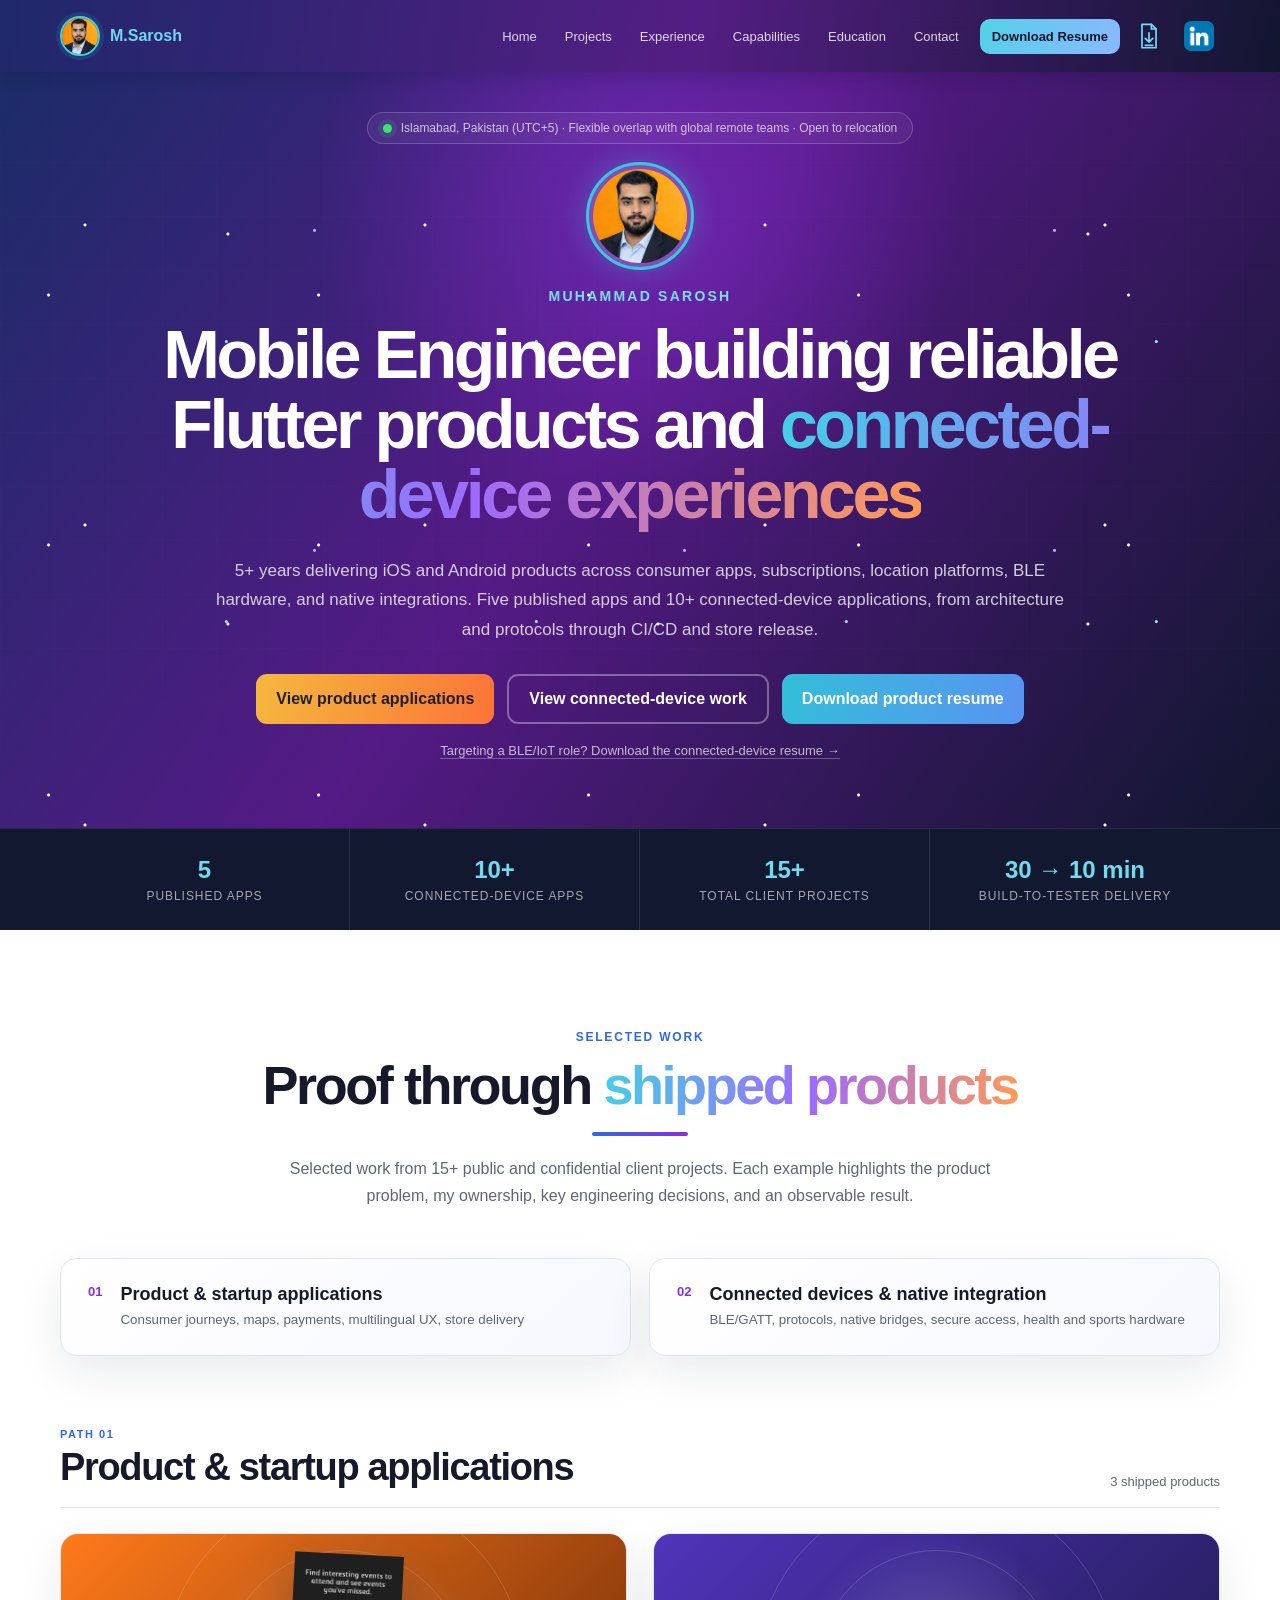
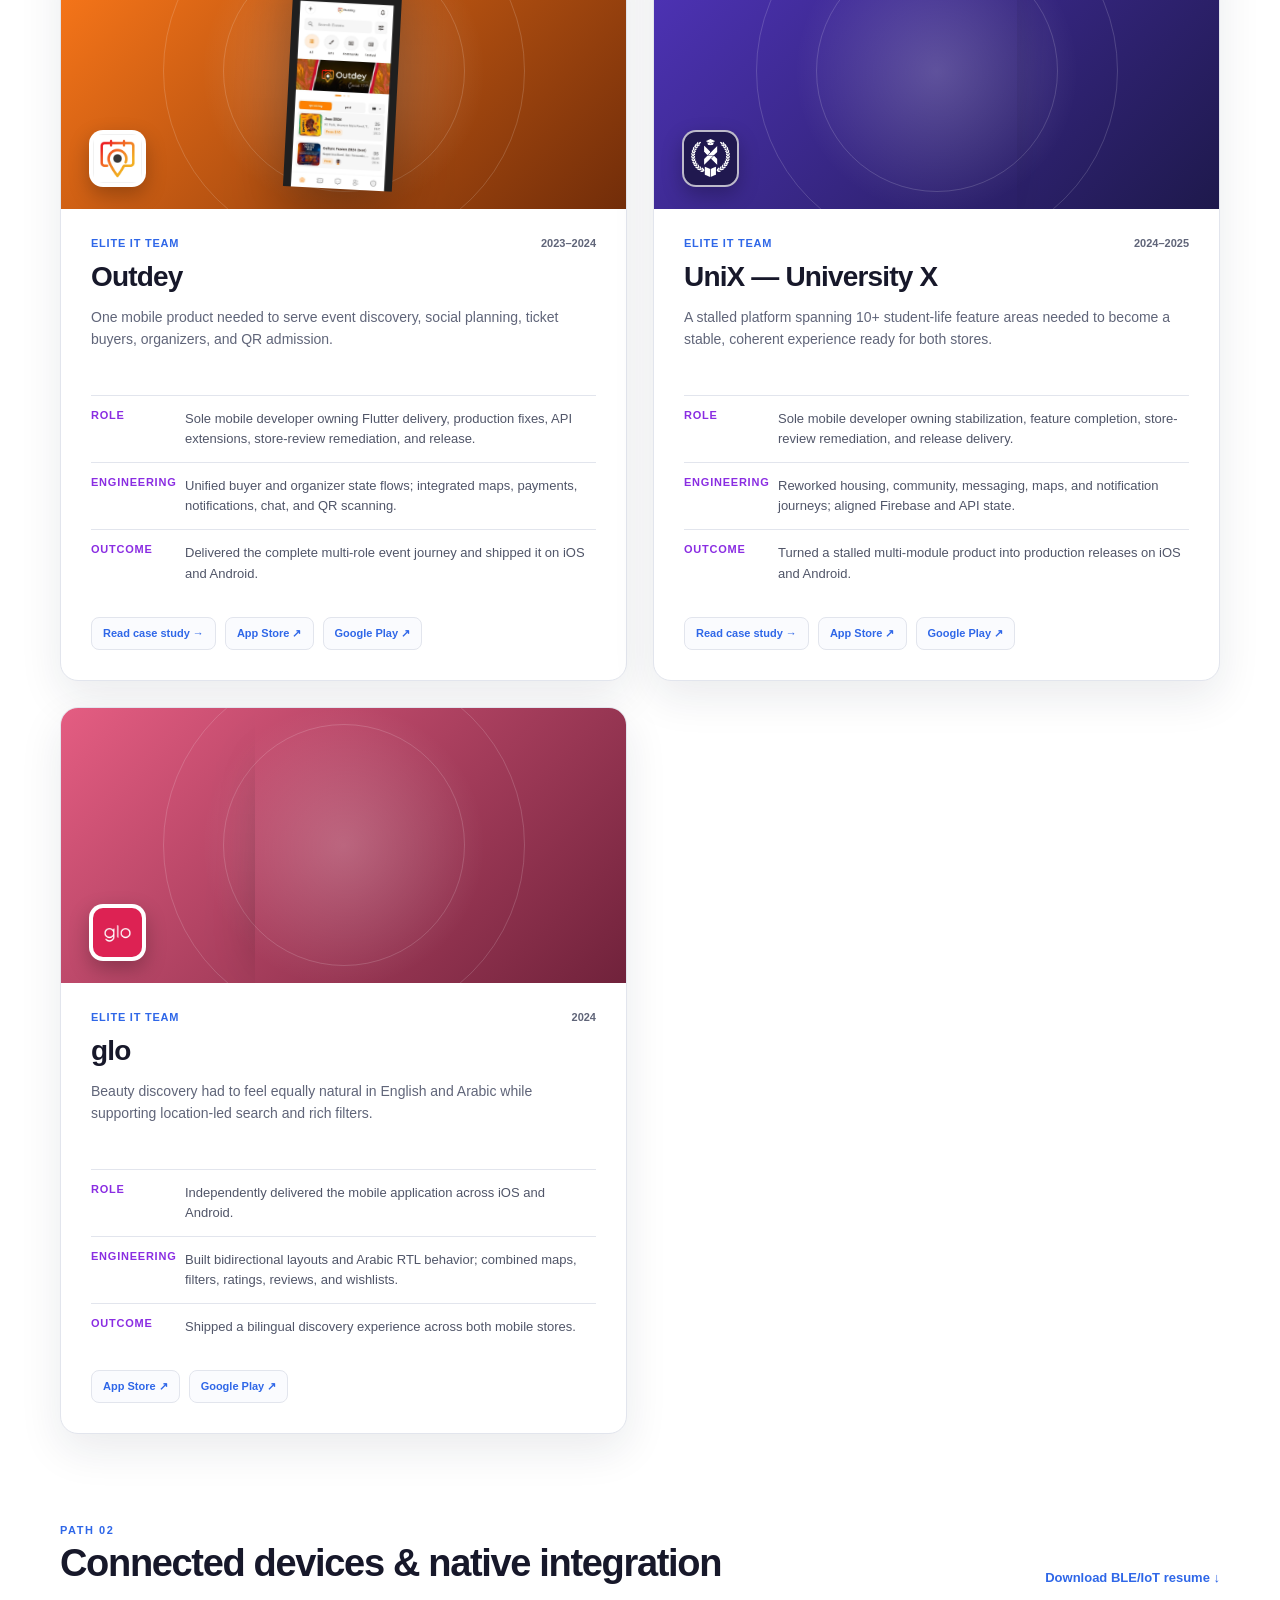
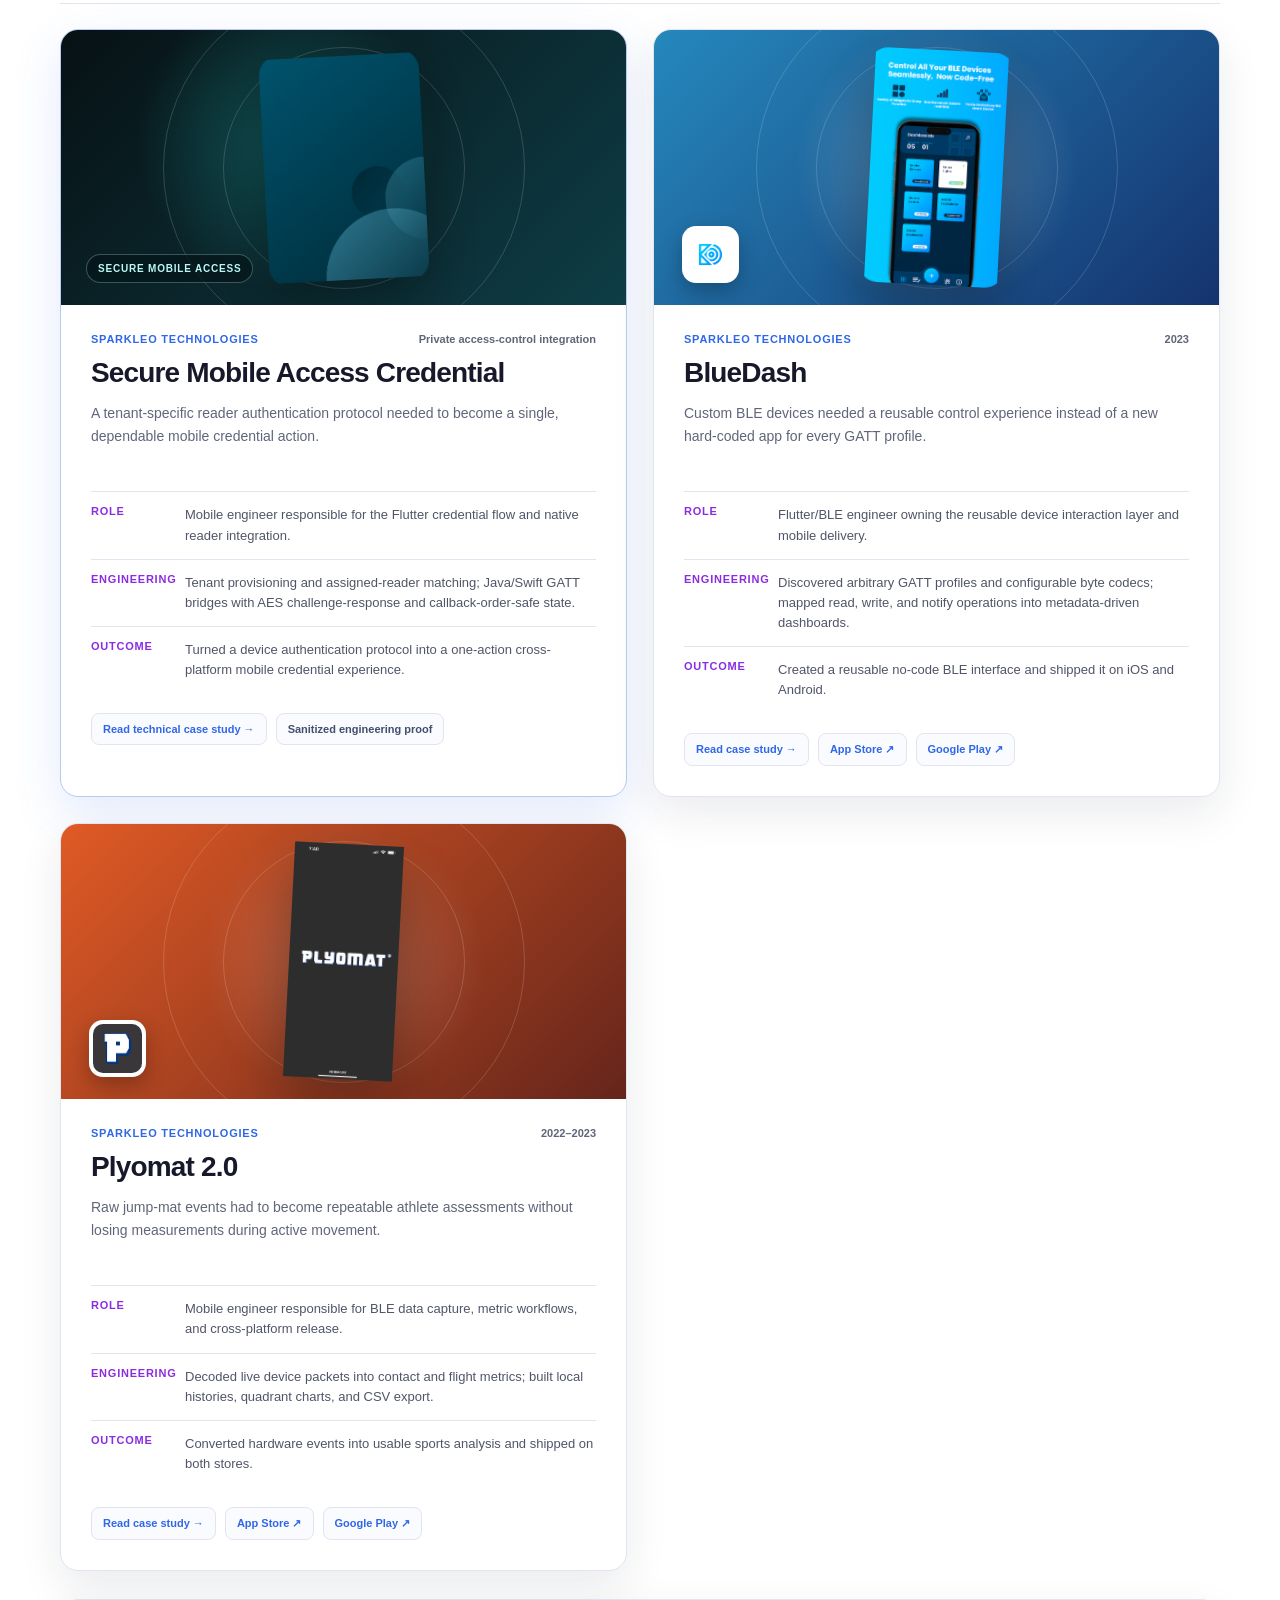
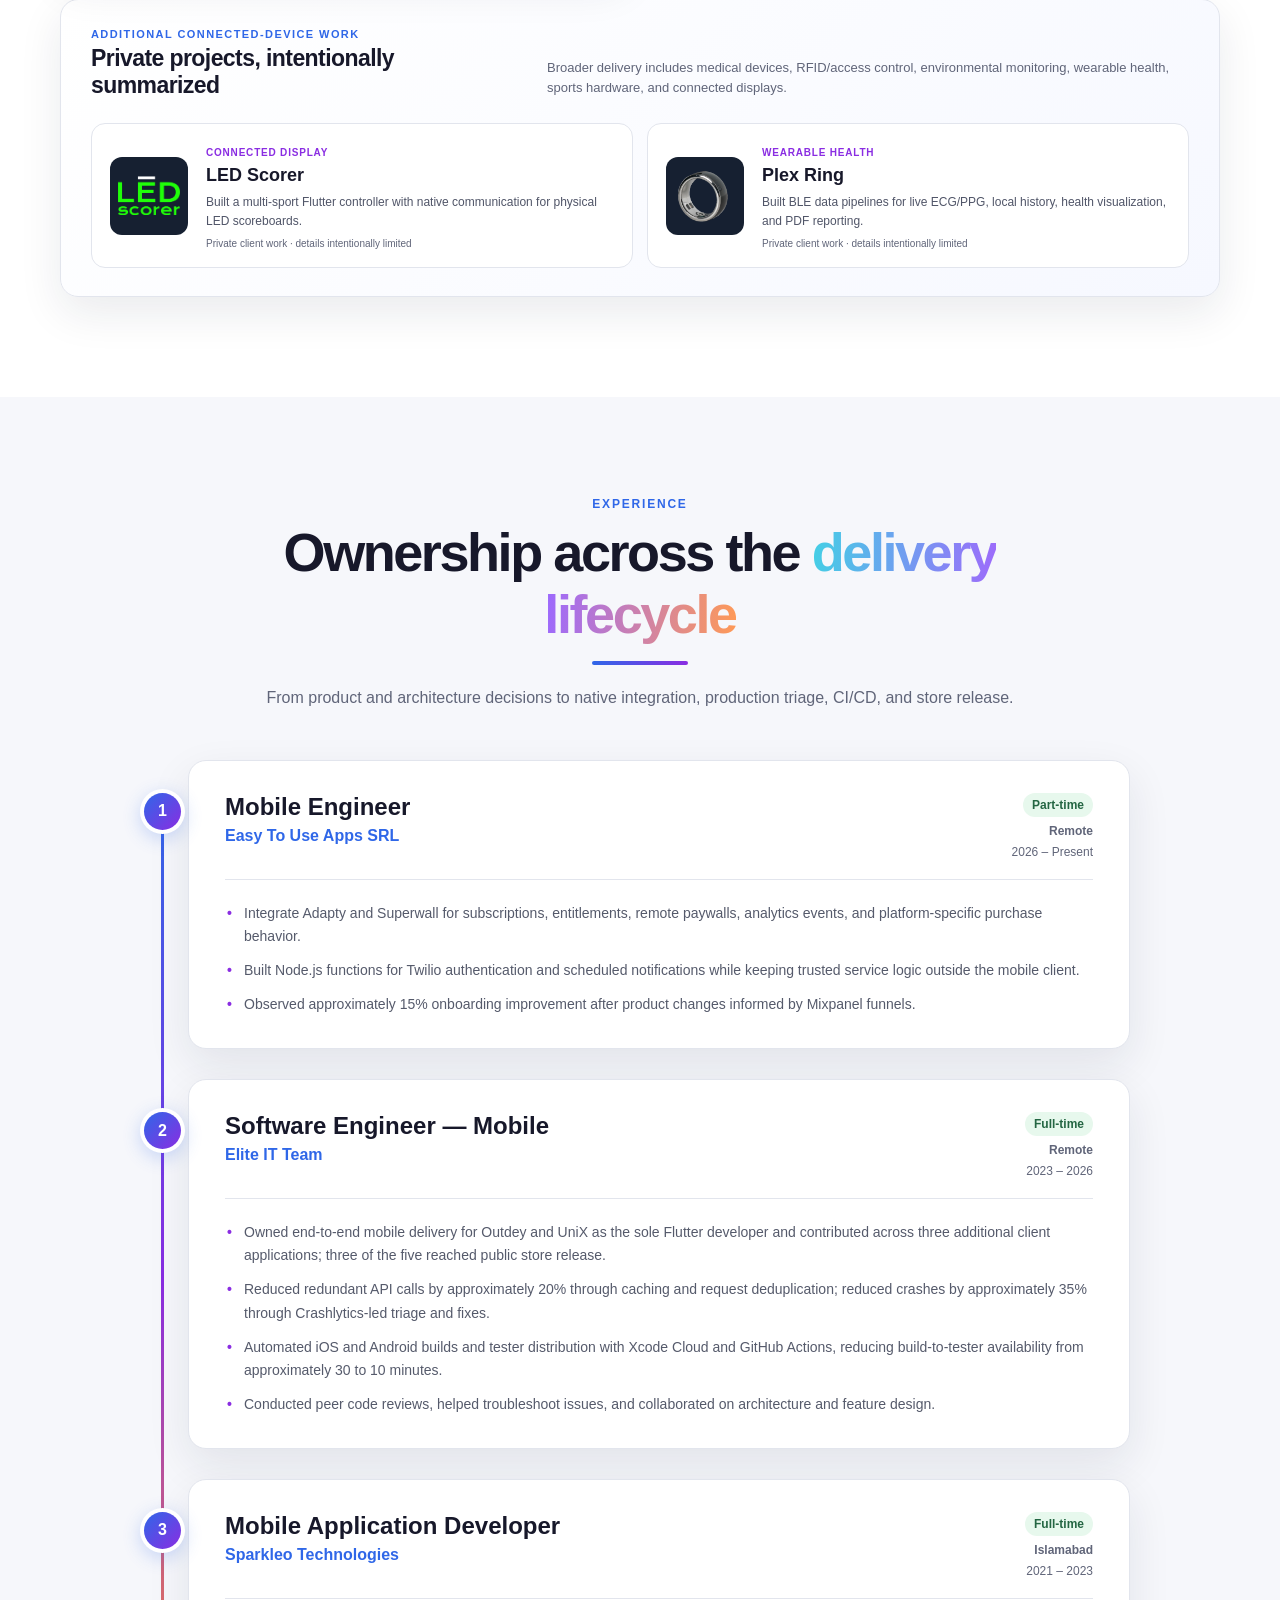
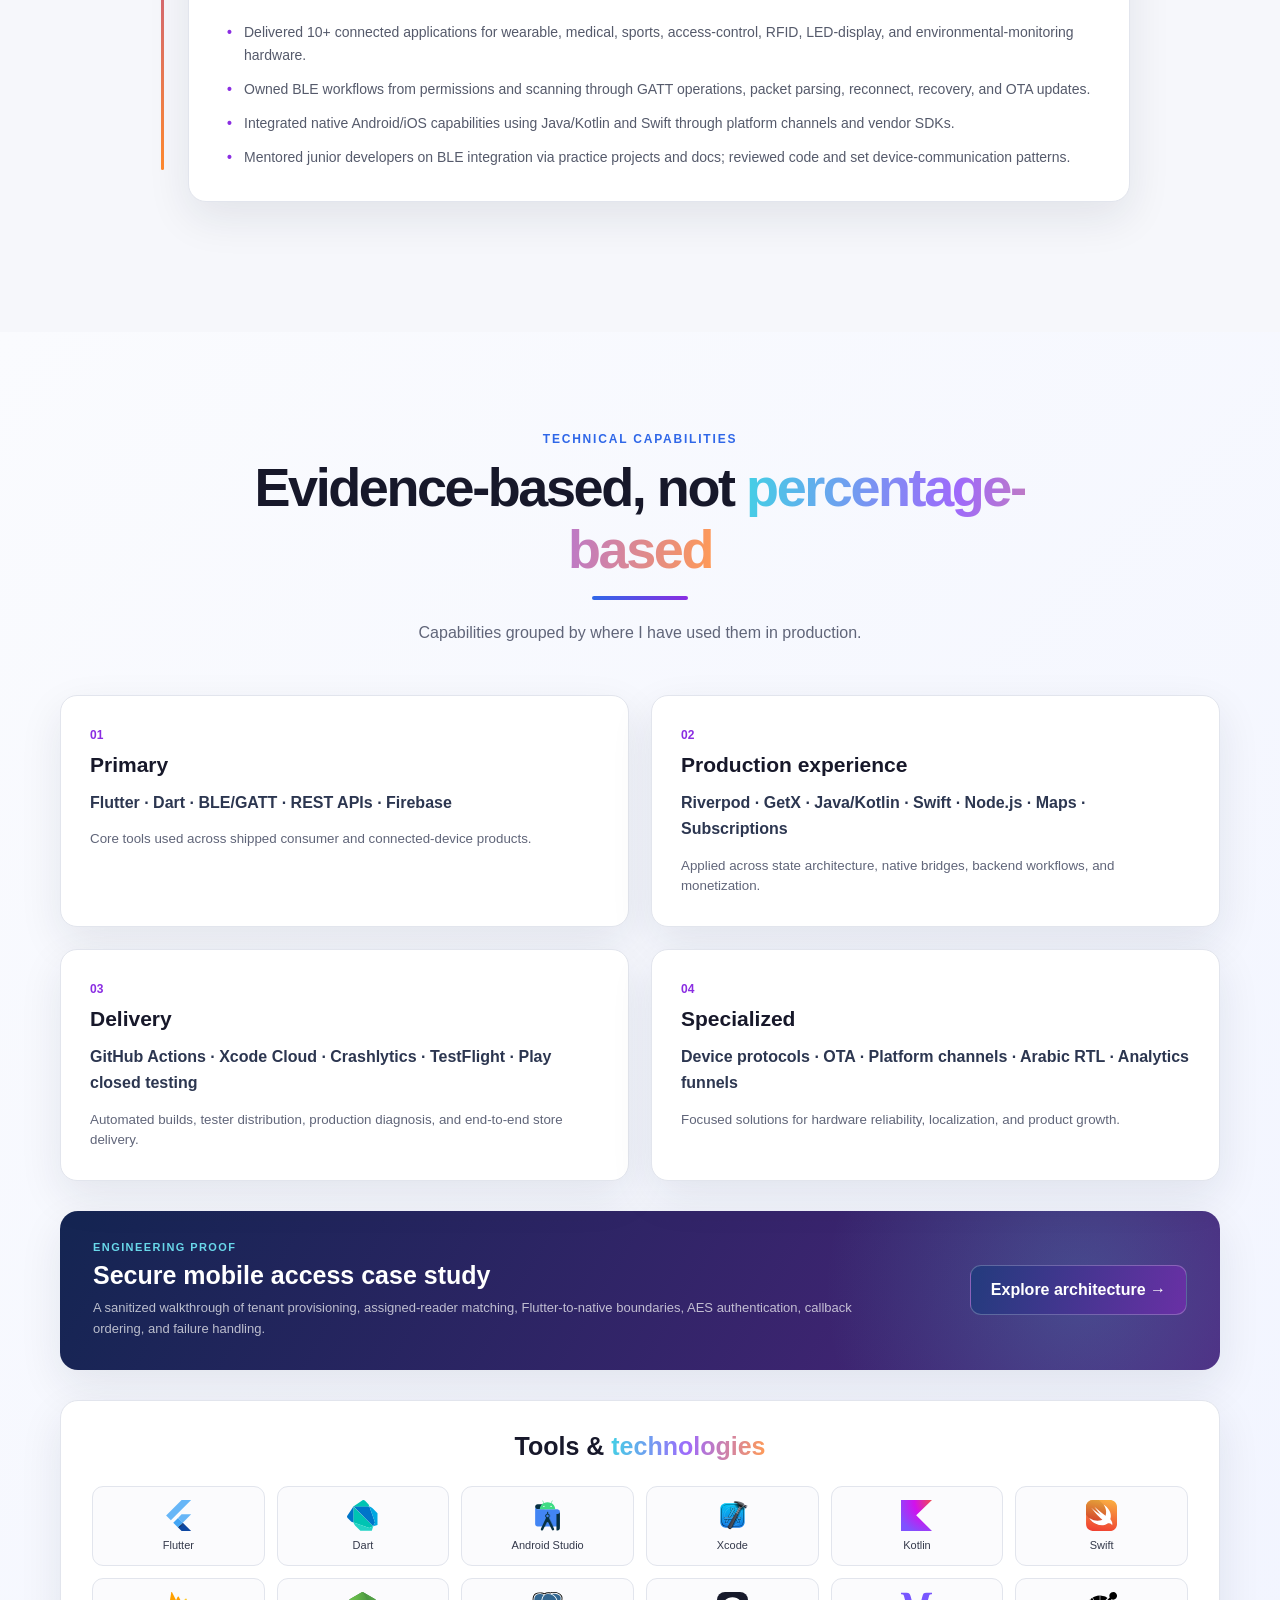
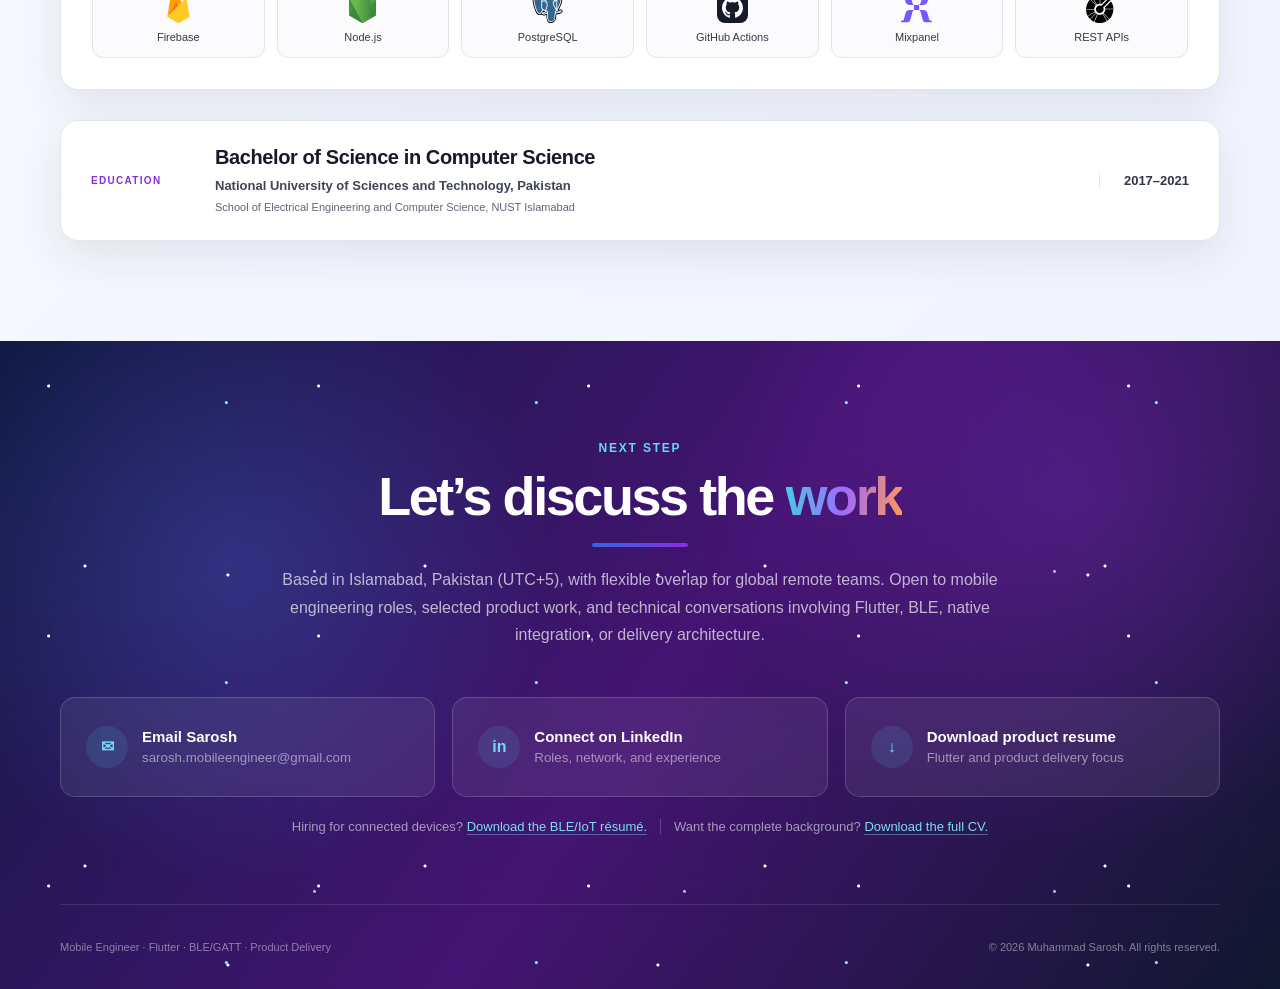
==== commit 7fe1d5e1: "added 2 page cv as third option" ====
--- a/index.html
+++ b/index.html
@@ -38,6 +38,7 @@
           <a href="#home">Home</a><a href="#projects">Projects</a><a href="#experience">Experience</a><a href="#skills">Capabilities</a><a href="#education">Education</a><a href="#contact">Contact</a>
           <a class="nav-download" href="assets/muhammad-sarosh-product-mobile-resume.pdf" download data-track="resume_download" data-track-label="product_nav">Download Resume</a>
         </nav>
+        <a class="header-cv" href="assets/muhammad-sarosh-full-cv.pdf" download aria-label="Download Muhammad Sarosh's full CV as a PDF" title="Download full CV" data-track="resume_download" data-track-label="full_cv_header"><svg viewBox="0 0 32 32" aria-hidden="true"><path d="M8.5 3.5h10l5 5v20h-15z"/><path d="M18.5 3.5v5h5M16 12.5v10m-4-4 4 4 4-4M12 26h8"/></svg></a>
         <a class="header-linkedin" href="https://www.linkedin.com/in/sarosh-tahir" target="_blank" rel="noreferrer" aria-label="Visit Muhammad Sarosh on LinkedIn (opens in a new tab)" title="LinkedIn" data-track="contact_click" data-track-label="linkedin_header"><img src="assets/tools/linkedin.png" alt="" width="512" height="512" /></a>
         <button class="menu-toggle" type="button" aria-expanded="false" aria-controls="site-nav" aria-label="Toggle menu"><span></span><span></span><span></span></button>
       </div>
@@ -150,7 +151,7 @@
       <section id="contact" class="contact-section"><div class="contact-stars" aria-hidden="true"></div><div class="container">
         <div class="section-title light reveal"><p>Next step</p><h2>Let’s discuss the <span>work</span></h2><i></i></div><p class="section-lead light reveal">Based in Islamabad, Pakistan (UTC+5), with flexible overlap for global remote teams. Open to mobile engineering roles, selected product work, and technical conversations involving Flutter, BLE, native integration, or delivery architecture.</p>
         <div class="contact-actions reveal"><a href="mailto:sarosh.mobileengineer@gmail.com" data-track="contact_click" data-track-label="email"><span>✉</span><strong>Email Sarosh</strong><small>sarosh.mobileengineer@gmail.com</small></a><a href="https://www.linkedin.com/in/sarosh-tahir" target="_blank" rel="noreferrer" data-track="contact_click" data-track-label="linkedin"><span>in</span><strong>Connect on LinkedIn</strong><small>Roles, network, and experience</small></a><a href="assets/muhammad-sarosh-product-mobile-resume.pdf" download data-track="resume_download" data-track-label="product_contact"><span>↓</span><strong>Download product resume</strong><small>Flutter and product delivery focus</small></a></div>
-        <p class="resume-switch reveal">Hiring for connected devices? <a href="assets/muhammad-sarosh-ble-iot-resume.pdf" download data-track="resume_download" data-track-label="ble_iot_contact">Download the Flutter, BLE/GATT &amp; IoT resume.</a></p>
+        <div class="resume-switch reveal" aria-label="Additional résumé downloads"><span>Hiring for connected devices? <a href="assets/muhammad-sarosh-ble-iot-resume.pdf" download data-track="resume_download" data-track-label="ble_iot_contact">Download the BLE/IoT résumé.</a></span><i aria-hidden="true"></i><span>Want the complete background? <a href="assets/muhammad-sarosh-full-cv.pdf" download data-track="resume_download" data-track-label="full_cv_contact">Download the full CV.</a></span></div>
         <footer><p>Mobile Engineer · Flutter · BLE/GATT · Product Delivery</p><p>© <span data-year></span> Muhammad Sarosh. All rights reserved.</p></footer>
       </div></section>
     </main>
--- a/styles.css
+++ b/styles.css
@@ -27,10 +27,12 @@
 .brand { display: flex; align-items: center; gap: 10px; color: #72d7ef; font-weight: 800; }
 .brand img { width: 40px; height: 40px; object-fit: cover; object-position: center 22%; border: 2px solid #3ed1de; border-radius: 50%; box-shadow: 0 0 0 4px rgba(46, 200, 215, .12); }
 .header-actions { margin-left: auto; display: flex; align-items: center; gap: 8px; }
-.header-linkedin { width: 42px; height: 42px; flex: 0 0 42px; display: grid; place-items: center; border: 0; background: transparent; transition: transform .2s, opacity .2s; }
+.header-linkedin, .header-cv { width: 42px; height: 42px; flex: 0 0 42px; display: grid; place-items: center; border: 0; background: transparent; transition: transform .2s, opacity .2s; }
 .header-linkedin img { width: 30px; height: 30px; border-radius: 7px; }
-.header-linkedin:hover { opacity: .86; transform: translateY(-2px); }
-.header-linkedin:focus-visible { outline: 2px solid #75dafa; outline-offset: 2px; border-radius: 8px; }
+.header-cv { color: #75dafa; }
+.header-cv svg { width: 30px; height: 30px; fill: none; stroke: currentColor; stroke-width: 1.8; stroke-linecap: round; stroke-linejoin: round; }
+.header-linkedin:hover, .header-cv:hover { opacity: .86; transform: translateY(-2px); }
+.header-linkedin:focus-visible, .header-cv:focus-visible { outline: 2px solid #75dafa; outline-offset: 2px; border-radius: 8px; }
 .menu-toggle { display: none; width: 42px; height: 42px; padding: 7px; border: 0; background: transparent; cursor: pointer; }
 .menu-toggle span { display: block; height: 2px; margin: 6px 0; border-radius: 2px; background: white; transition: .25s; }
 .site-nav { display: flex; align-items: center; gap: 4px; }
@@ -187,8 +189,9 @@
 .contact-actions span { grid-row: span 2; width: 42px; height: 42px; display: grid; place-items: center; color: #75dafa; border-radius: 50%; background: rgba(74,190,228,.13); font-weight: 900; }
 .contact-actions strong { align-self: end; font-size: 15px; }
 .contact-actions small { color: rgba(255,255,255,.5); }
-.resume-switch { margin: 22px 0 70px; color: rgba(255,255,255,.56); text-align: center; font-size: 13px; }
+.resume-switch { margin: 22px 0 70px; display: flex; justify-content: center; align-items: center; flex-wrap: wrap; gap: 8px 13px; color: rgba(255,255,255,.56); text-align: center; font-size: 13px; }
 .resume-switch a { color: #7edcf0; border-bottom: 1px solid rgba(126,220,240,.4); }
+.resume-switch > i { width: 1px; height: 15px; background: rgba(255,255,255,.2); }
 .contact-section footer { padding: 25px 0; display: flex; justify-content: space-between; gap: 25px; color: rgba(255,255,255,.45); border-top: 1px solid rgba(255,255,255,.1); font-size: 11px; }
 
 .reveal { opacity: 0; transform: translateY(22px); transition: opacity .7s ease, transform .7s ease; }
@@ -247,6 +250,8 @@
   .education-card { grid-template-columns: 1fr; gap: 9px; padding: 23px 22px; }
   .education-card time { margin-top: 4px; padding: 12px 0 0; border-top: 1px solid var(--line); border-left: 0; }
   .contact-section footer { display: grid; text-align: center; }
+  .resume-switch { display: grid; gap: 10px; }
+  .resume-switch > i { display: none; }
 }
 
 @media (prefers-reduced-motion: reduce) {
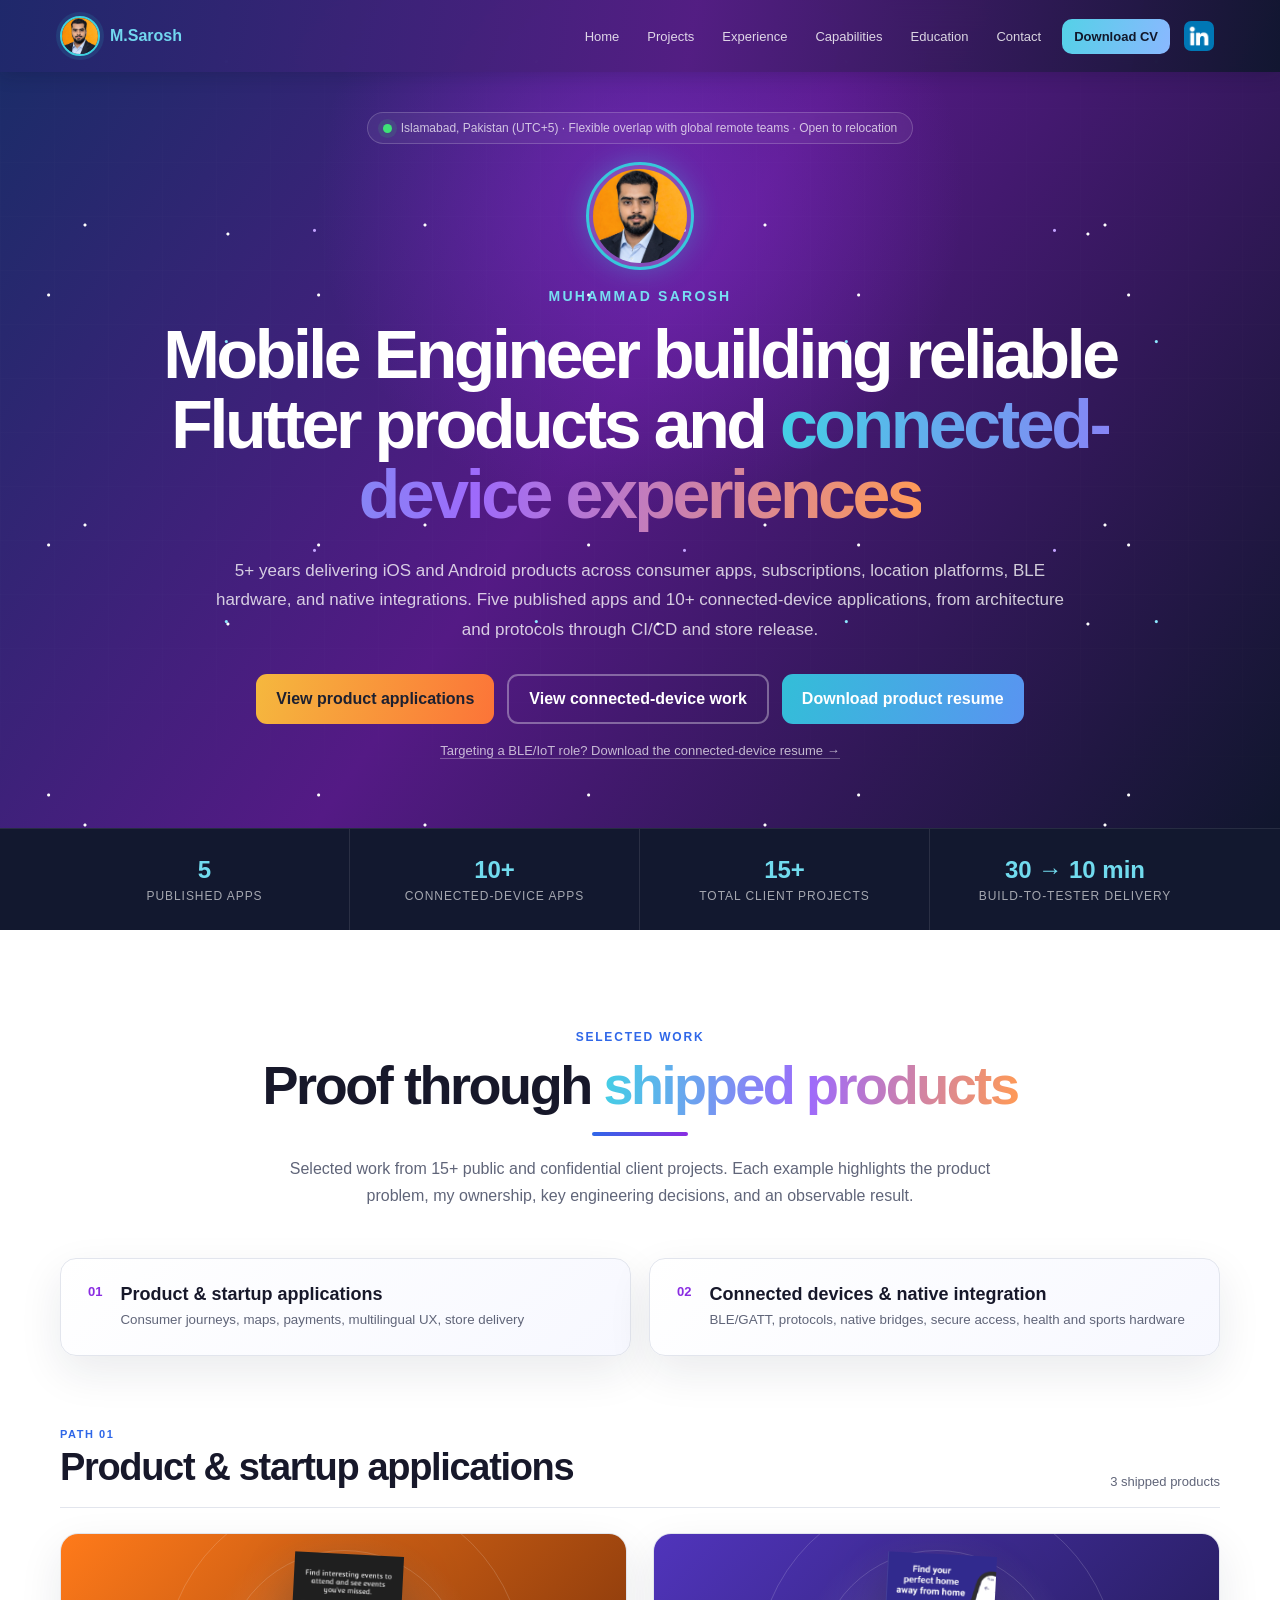
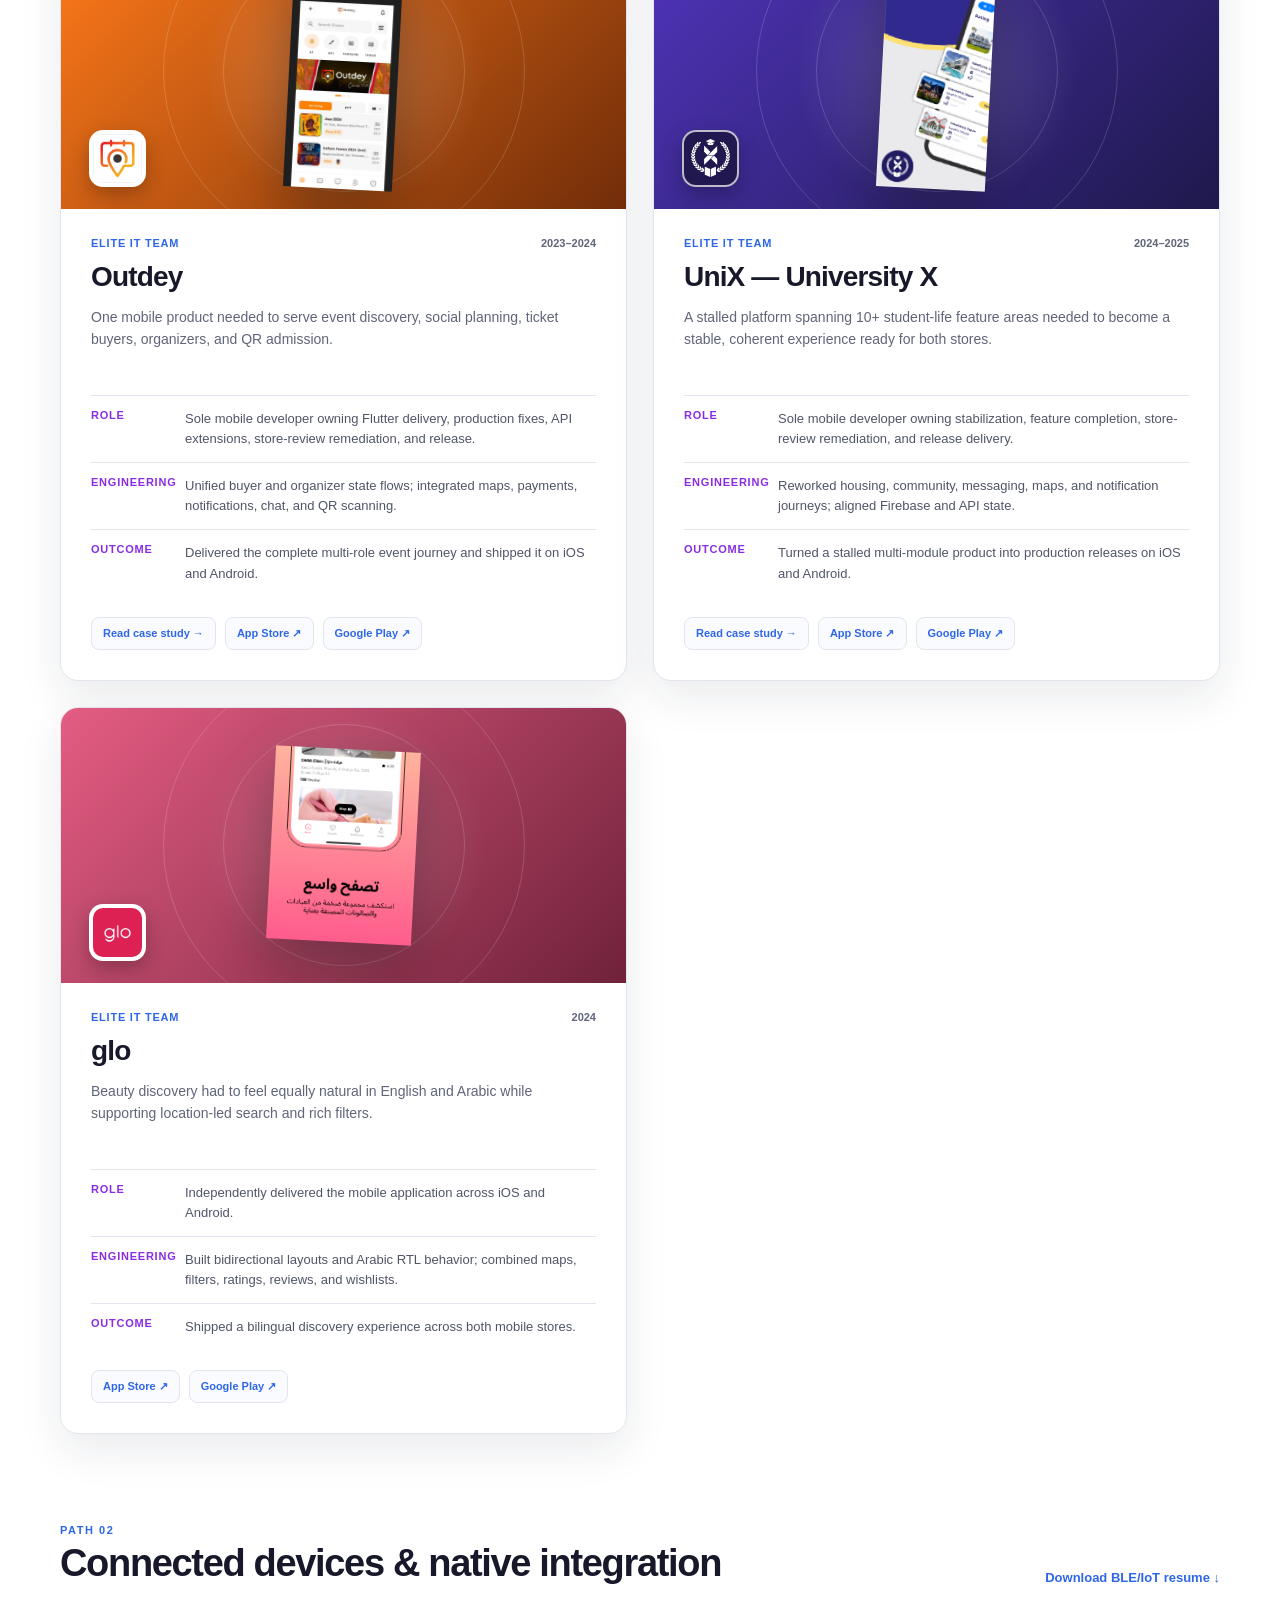
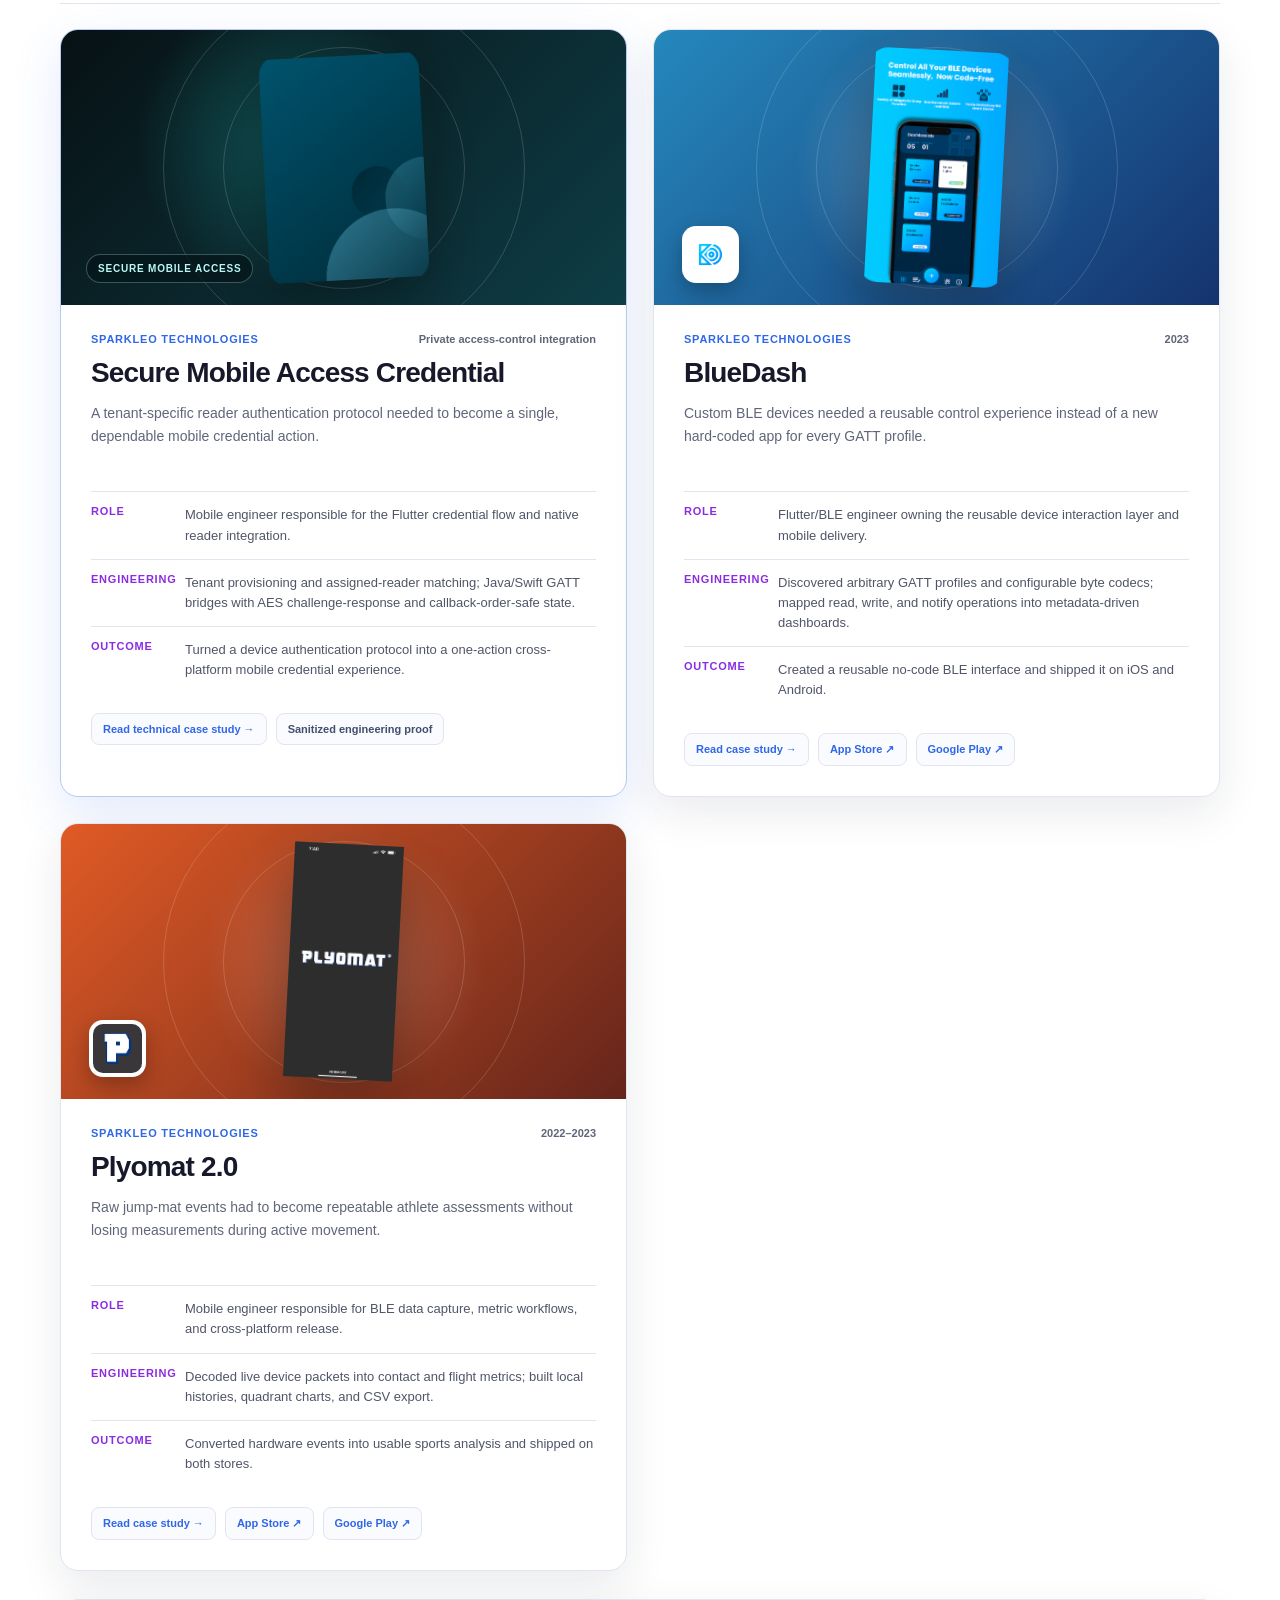
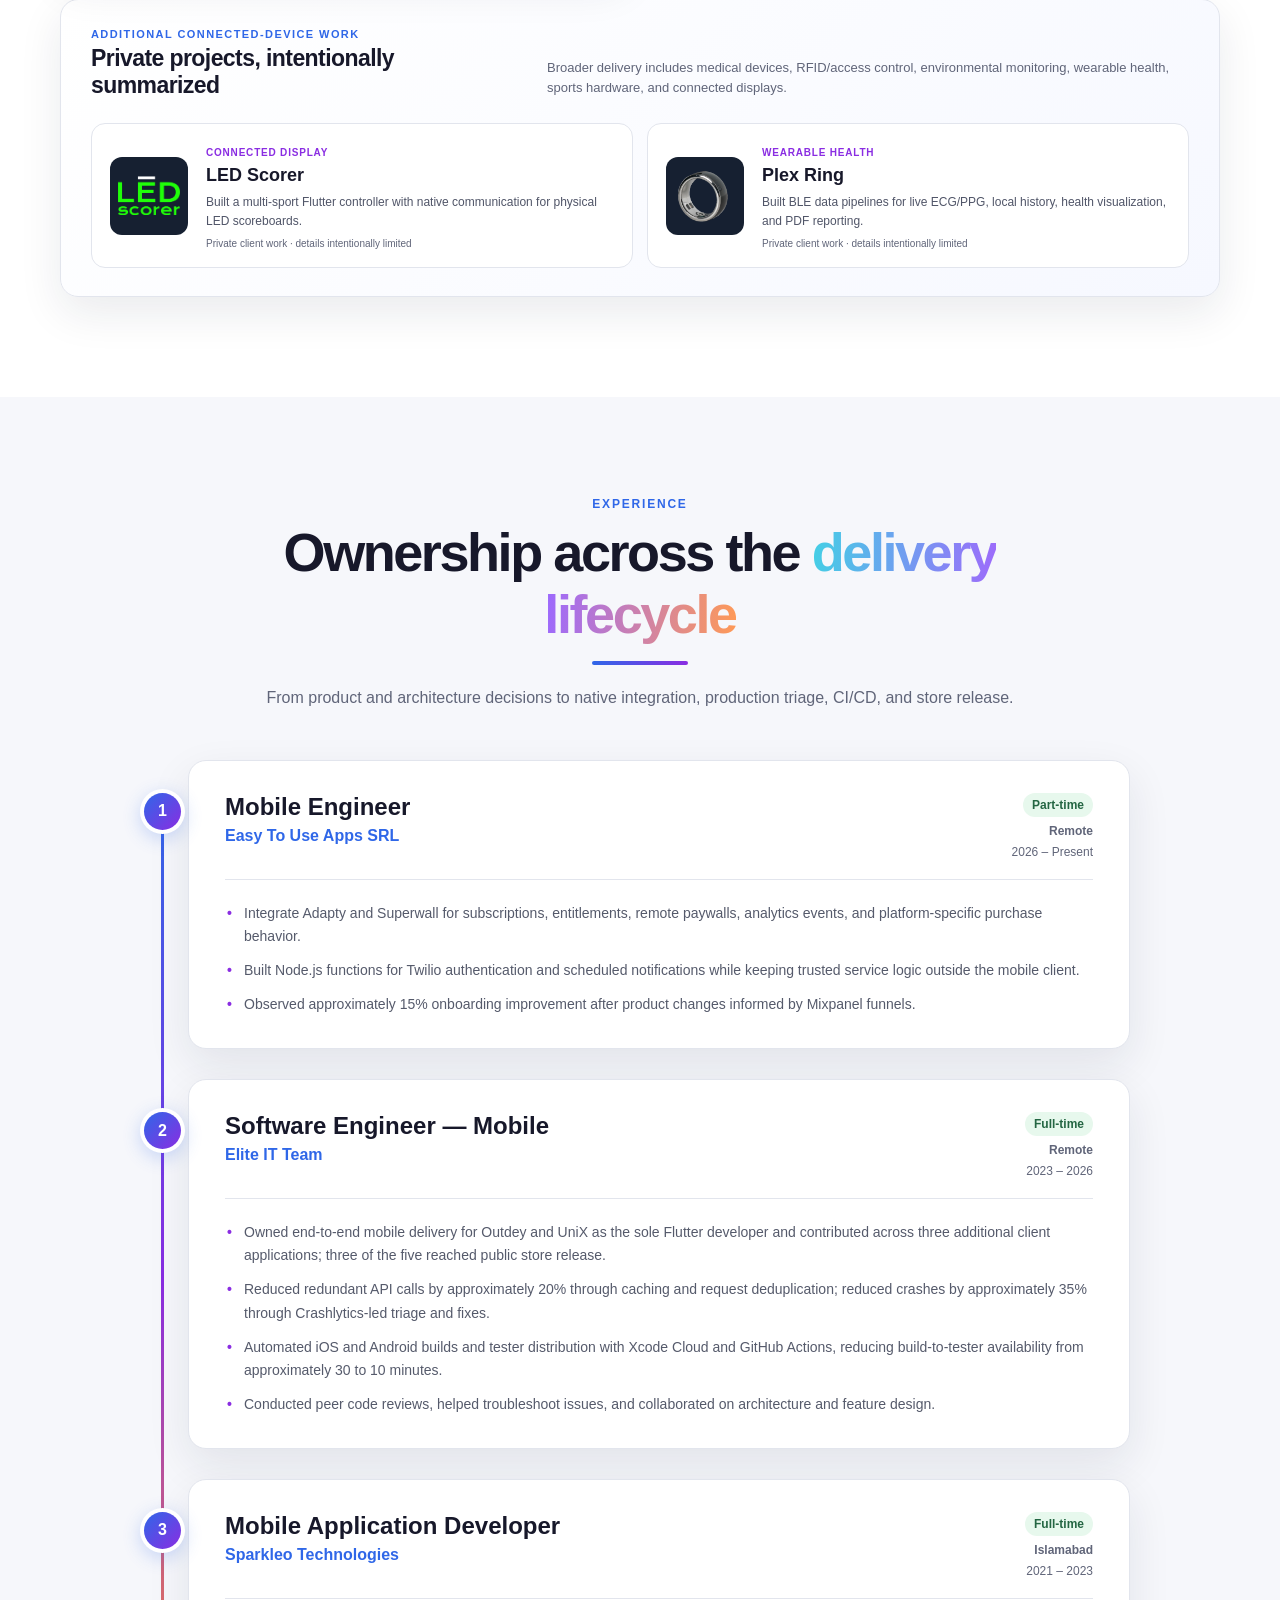
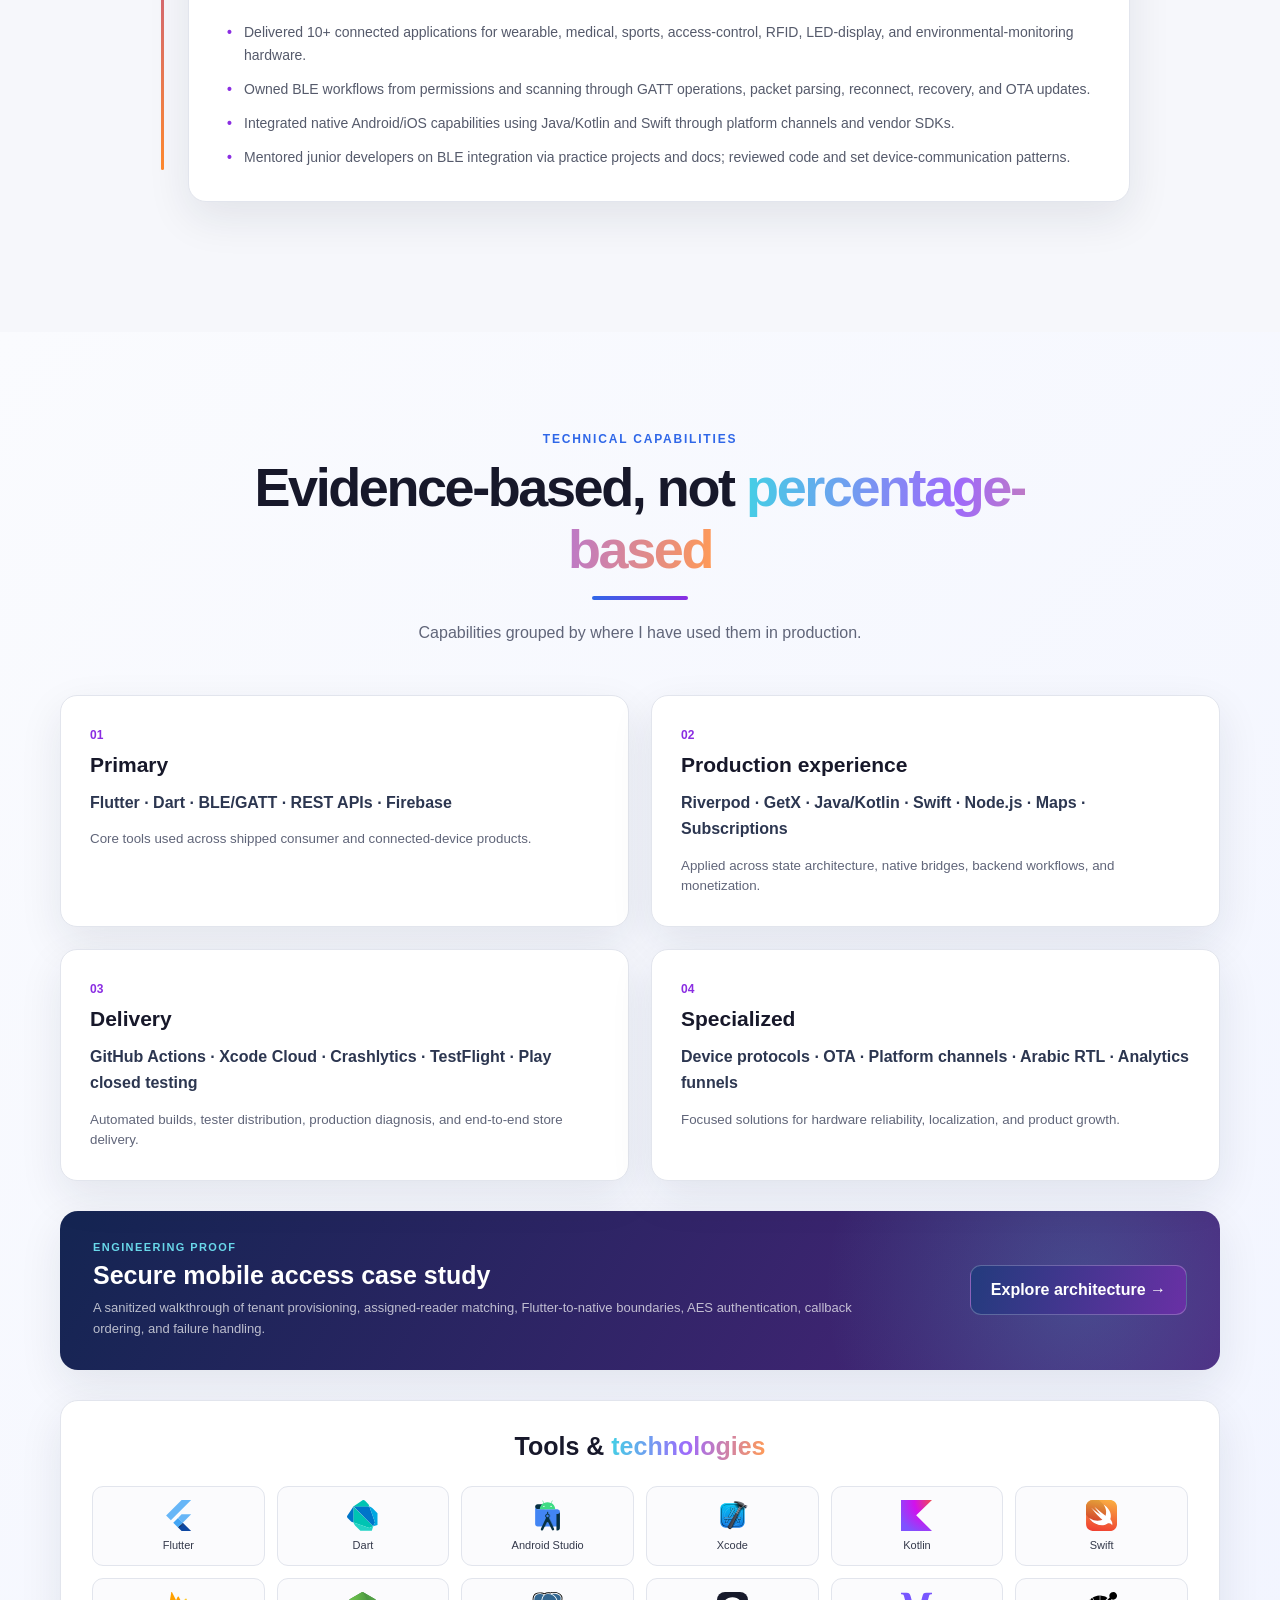
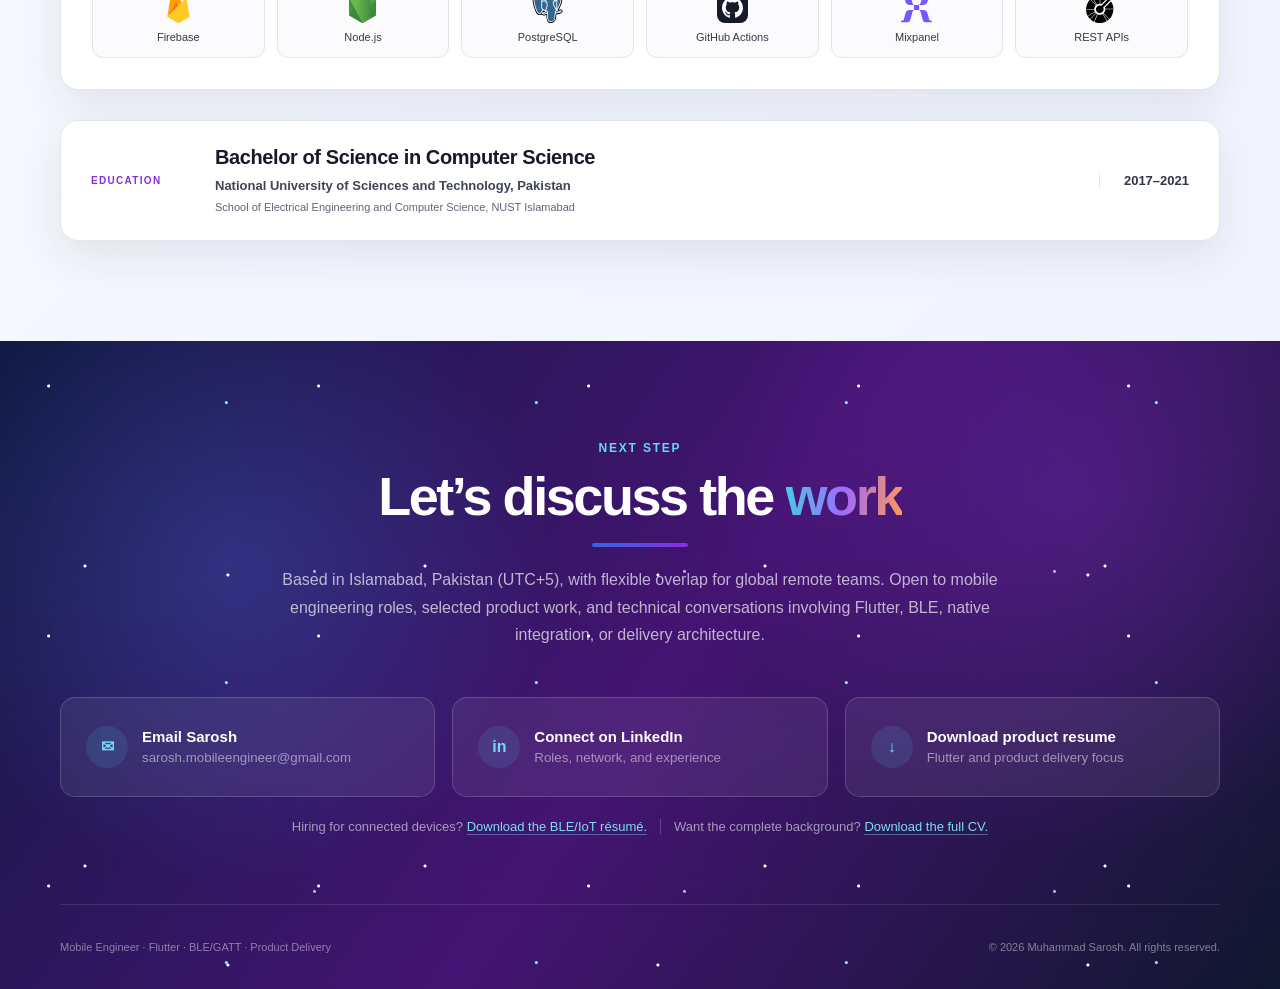
==== commit 6dd1f157: "added fixes resume and cv with download options" ====
--- a/index.html
+++ b/index.html
@@ -36,9 +36,8 @@
       <div class="header-actions">
         <nav id="site-nav" class="site-nav" aria-label="Primary navigation">
           <a href="#home">Home</a><a href="#projects">Projects</a><a href="#experience">Experience</a><a href="#skills">Capabilities</a><a href="#education">Education</a><a href="#contact">Contact</a>
-          <a class="nav-download" href="assets/muhammad-sarosh-product-mobile-resume.pdf" download data-track="resume_download" data-track-label="product_nav">Download Resume</a>
+          <a class="nav-download" href="assets/muhammad-sarosh-cv.pdf" download data-track="resume_download" data-track-label="cv_nav">Download CV</a>
         </nav>
-        <a class="header-cv" href="assets/muhammad-sarosh-full-cv.pdf" download aria-label="Download Muhammad Sarosh's full CV as a PDF" title="Download full CV" data-track="resume_download" data-track-label="full_cv_header"><svg viewBox="0 0 32 32" aria-hidden="true"><path d="M8.5 3.5h10l5 5v20h-15z"/><path d="M18.5 3.5v5h5M16 12.5v10m-4-4 4 4 4-4M12 26h8"/></svg></a>
         <a class="header-linkedin" href="https://www.linkedin.com/in/sarosh-tahir" target="_blank" rel="noreferrer" aria-label="Visit Muhammad Sarosh on LinkedIn (opens in a new tab)" title="LinkedIn" data-track="contact_click" data-track-label="linkedin_header"><img src="assets/tools/linkedin.png" alt="" width="512" height="512" /></a>
         <button class="menu-toggle" type="button" aria-expanded="false" aria-controls="site-nav" aria-label="Toggle menu"><span></span><span></span><span></span></button>
       </div>
@@ -56,7 +55,7 @@
           <div class="hero-actions">
             <a class="button button-warm" href="#product-apps" data-track="project_path_click" data-track-label="product">View product applications</a>
             <a class="button button-outline" href="#connected-devices" data-track="project_path_click" data-track-label="connected">View connected-device work</a>
-            <a class="button button-cool" href="assets/muhammad-sarosh-product-mobile-resume.pdf" download data-track="resume_download" data-track-label="product_hero">Download product resume</a>
+            <a class="button button-cool" href="assets/muhammad-sarosh-flutter-product-resume.pdf" download data-track="resume_download" data-track-label="product_hero">Download product resume</a>
           </div>
           <a class="hero-secondary" href="assets/muhammad-sarosh-ble-iot-resume.pdf" download data-track="resume_download" data-track-label="ble_iot_hero">Targeting a BLE/IoT role? Download the connected-device resume →</a>
         </div>
@@ -150,8 +149,8 @@
 
       <section id="contact" class="contact-section"><div class="contact-stars" aria-hidden="true"></div><div class="container">
         <div class="section-title light reveal"><p>Next step</p><h2>Let’s discuss the <span>work</span></h2><i></i></div><p class="section-lead light reveal">Based in Islamabad, Pakistan (UTC+5), with flexible overlap for global remote teams. Open to mobile engineering roles, selected product work, and technical conversations involving Flutter, BLE, native integration, or delivery architecture.</p>
-        <div class="contact-actions reveal"><a href="mailto:sarosh.mobileengineer@gmail.com" data-track="contact_click" data-track-label="email"><span>✉</span><strong>Email Sarosh</strong><small>sarosh.mobileengineer@gmail.com</small></a><a href="https://www.linkedin.com/in/sarosh-tahir" target="_blank" rel="noreferrer" data-track="contact_click" data-track-label="linkedin"><span>in</span><strong>Connect on LinkedIn</strong><small>Roles, network, and experience</small></a><a href="assets/muhammad-sarosh-product-mobile-resume.pdf" download data-track="resume_download" data-track-label="product_contact"><span>↓</span><strong>Download product resume</strong><small>Flutter and product delivery focus</small></a></div>
-        <div class="resume-switch reveal" aria-label="Additional résumé downloads"><span>Hiring for connected devices? <a href="assets/muhammad-sarosh-ble-iot-resume.pdf" download data-track="resume_download" data-track-label="ble_iot_contact">Download the BLE/IoT résumé.</a></span><i aria-hidden="true"></i><span>Want the complete background? <a href="assets/muhammad-sarosh-full-cv.pdf" download data-track="resume_download" data-track-label="full_cv_contact">Download the full CV.</a></span></div>
+        <div class="contact-actions reveal"><a href="mailto:sarosh.mobileengineer@gmail.com" data-track="contact_click" data-track-label="email"><span>✉</span><strong>Email Sarosh</strong><small>sarosh.mobileengineer@gmail.com</small></a><a href="https://www.linkedin.com/in/sarosh-tahir" target="_blank" rel="noreferrer" data-track="contact_click" data-track-label="linkedin"><span>in</span><strong>Connect on LinkedIn</strong><small>Roles, network, and experience</small></a><a href="assets/muhammad-sarosh-flutter-product-resume.pdf" download data-track="resume_download" data-track-label="product_contact"><span>↓</span><strong>Download product resume</strong><small>Flutter and product delivery focus</small></a></div>
+        <div class="resume-switch reveal" aria-label="Additional résumé downloads"><span>Hiring for connected devices? <a href="assets/muhammad-sarosh-ble-iot-resume.pdf" download data-track="resume_download" data-track-label="ble_iot_contact">Download the BLE/IoT résumé.</a></span><i aria-hidden="true"></i><span>Want the complete background? <a href="assets/muhammad-sarosh-cv.pdf" download data-track="resume_download" data-track-label="full_cv_contact">Download the full CV.</a></span></div>
         <footer><p>Mobile Engineer · Flutter · BLE/GATT · Product Delivery</p><p>© <span data-year></span> Muhammad Sarosh. All rights reserved.</p></footer>
       </div></section>
     </main>
--- a/styles.css
+++ b/styles.css
@@ -27,12 +27,10 @@
 .brand { display: flex; align-items: center; gap: 10px; color: #72d7ef; font-weight: 800; }
 .brand img { width: 40px; height: 40px; object-fit: cover; object-position: center 22%; border: 2px solid #3ed1de; border-radius: 50%; box-shadow: 0 0 0 4px rgba(46, 200, 215, .12); }
 .header-actions { margin-left: auto; display: flex; align-items: center; gap: 8px; }
-.header-linkedin, .header-cv { width: 42px; height: 42px; flex: 0 0 42px; display: grid; place-items: center; border: 0; background: transparent; transition: transform .2s, opacity .2s; }
+.header-linkedin { width: 42px; height: 42px; flex: 0 0 42px; display: grid; place-items: center; border: 0; background: transparent; transition: transform .2s, opacity .2s; }
 .header-linkedin img { width: 30px; height: 30px; border-radius: 7px; }
-.header-cv { color: #75dafa; }
-.header-cv svg { width: 30px; height: 30px; fill: none; stroke: currentColor; stroke-width: 1.8; stroke-linecap: round; stroke-linejoin: round; }
-.header-linkedin:hover, .header-cv:hover { opacity: .86; transform: translateY(-2px); }
-.header-linkedin:focus-visible, .header-cv:focus-visible { outline: 2px solid #75dafa; outline-offset: 2px; border-radius: 8px; }
+.header-linkedin:hover { opacity: .86; transform: translateY(-2px); }
+.header-linkedin:focus-visible { outline: 2px solid #75dafa; outline-offset: 2px; border-radius: 8px; }
 .menu-toggle { display: none; width: 42px; height: 42px; padding: 7px; border: 0; background: transparent; cursor: pointer; }
 .menu-toggle span { display: block; height: 2px; margin: 6px 0; border-radius: 2px; background: white; transition: .25s; }
 .site-nav { display: flex; align-items: center; gap: 4px; }
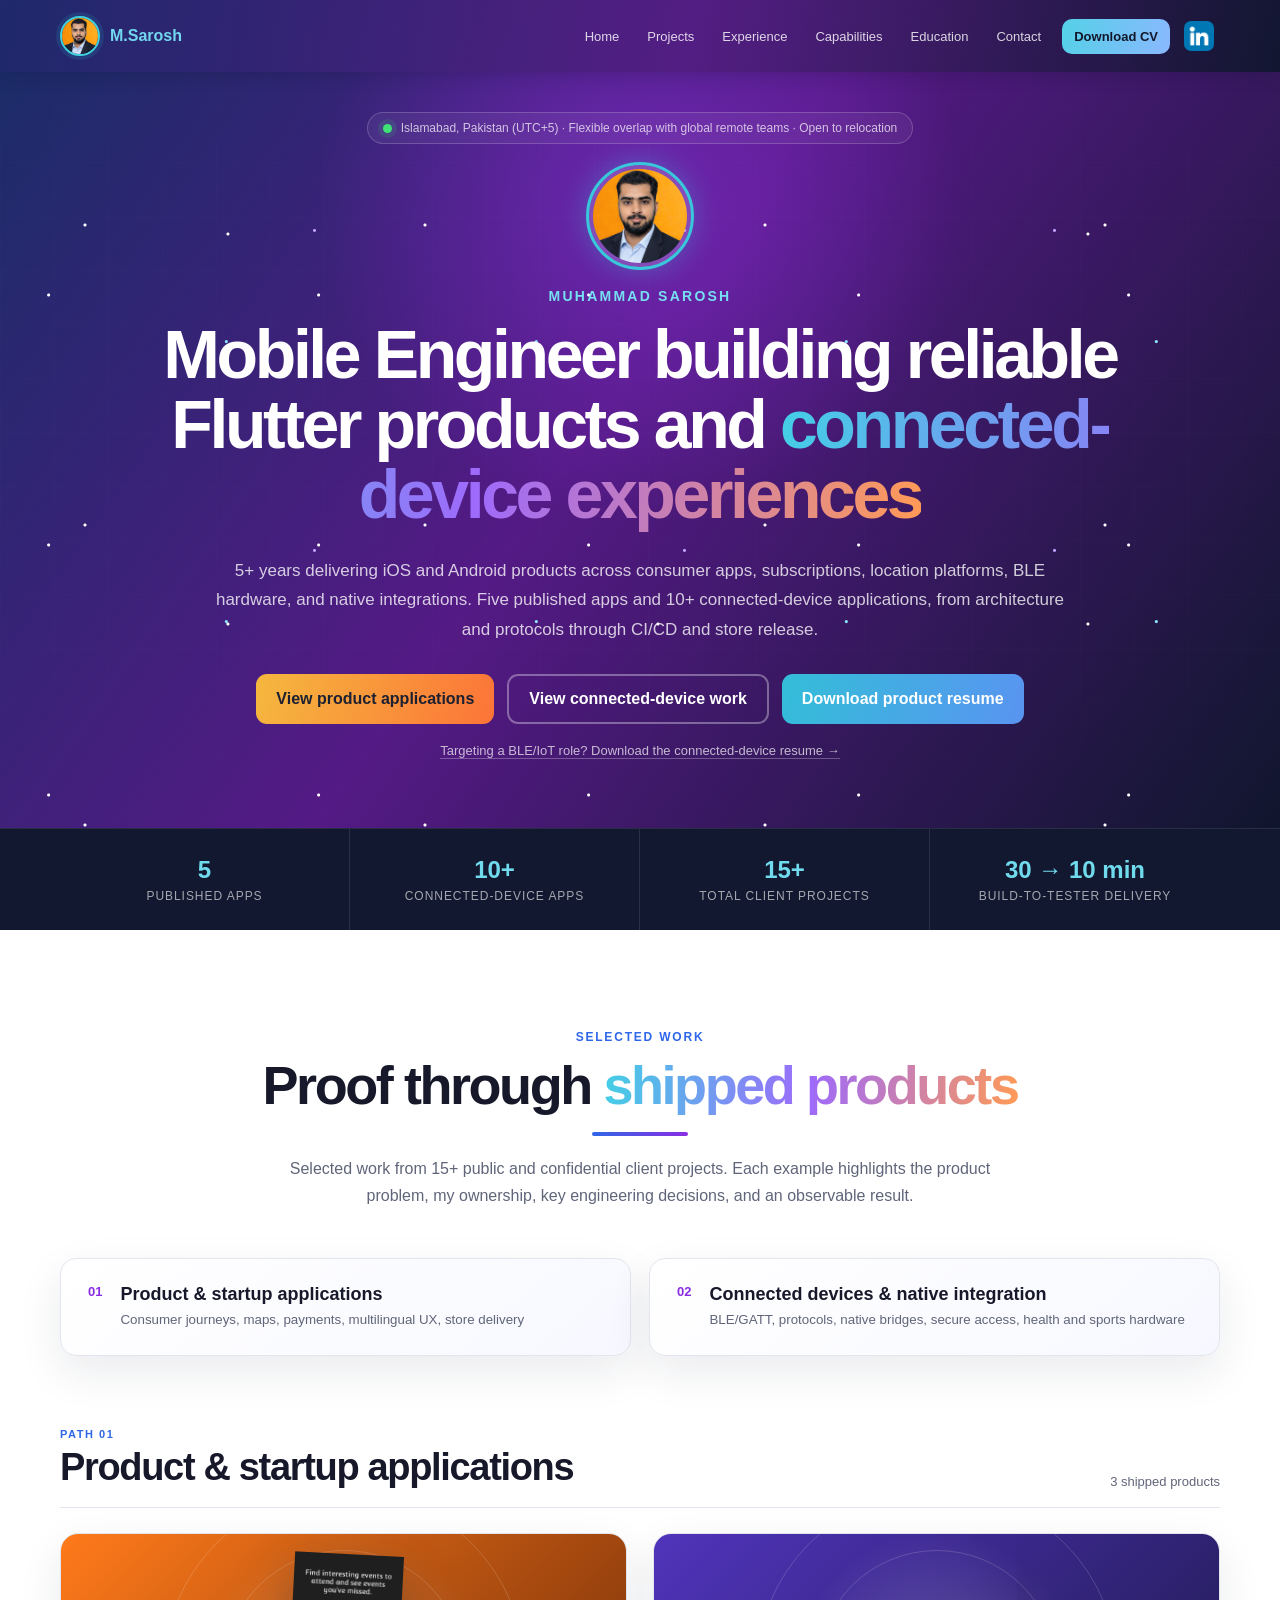
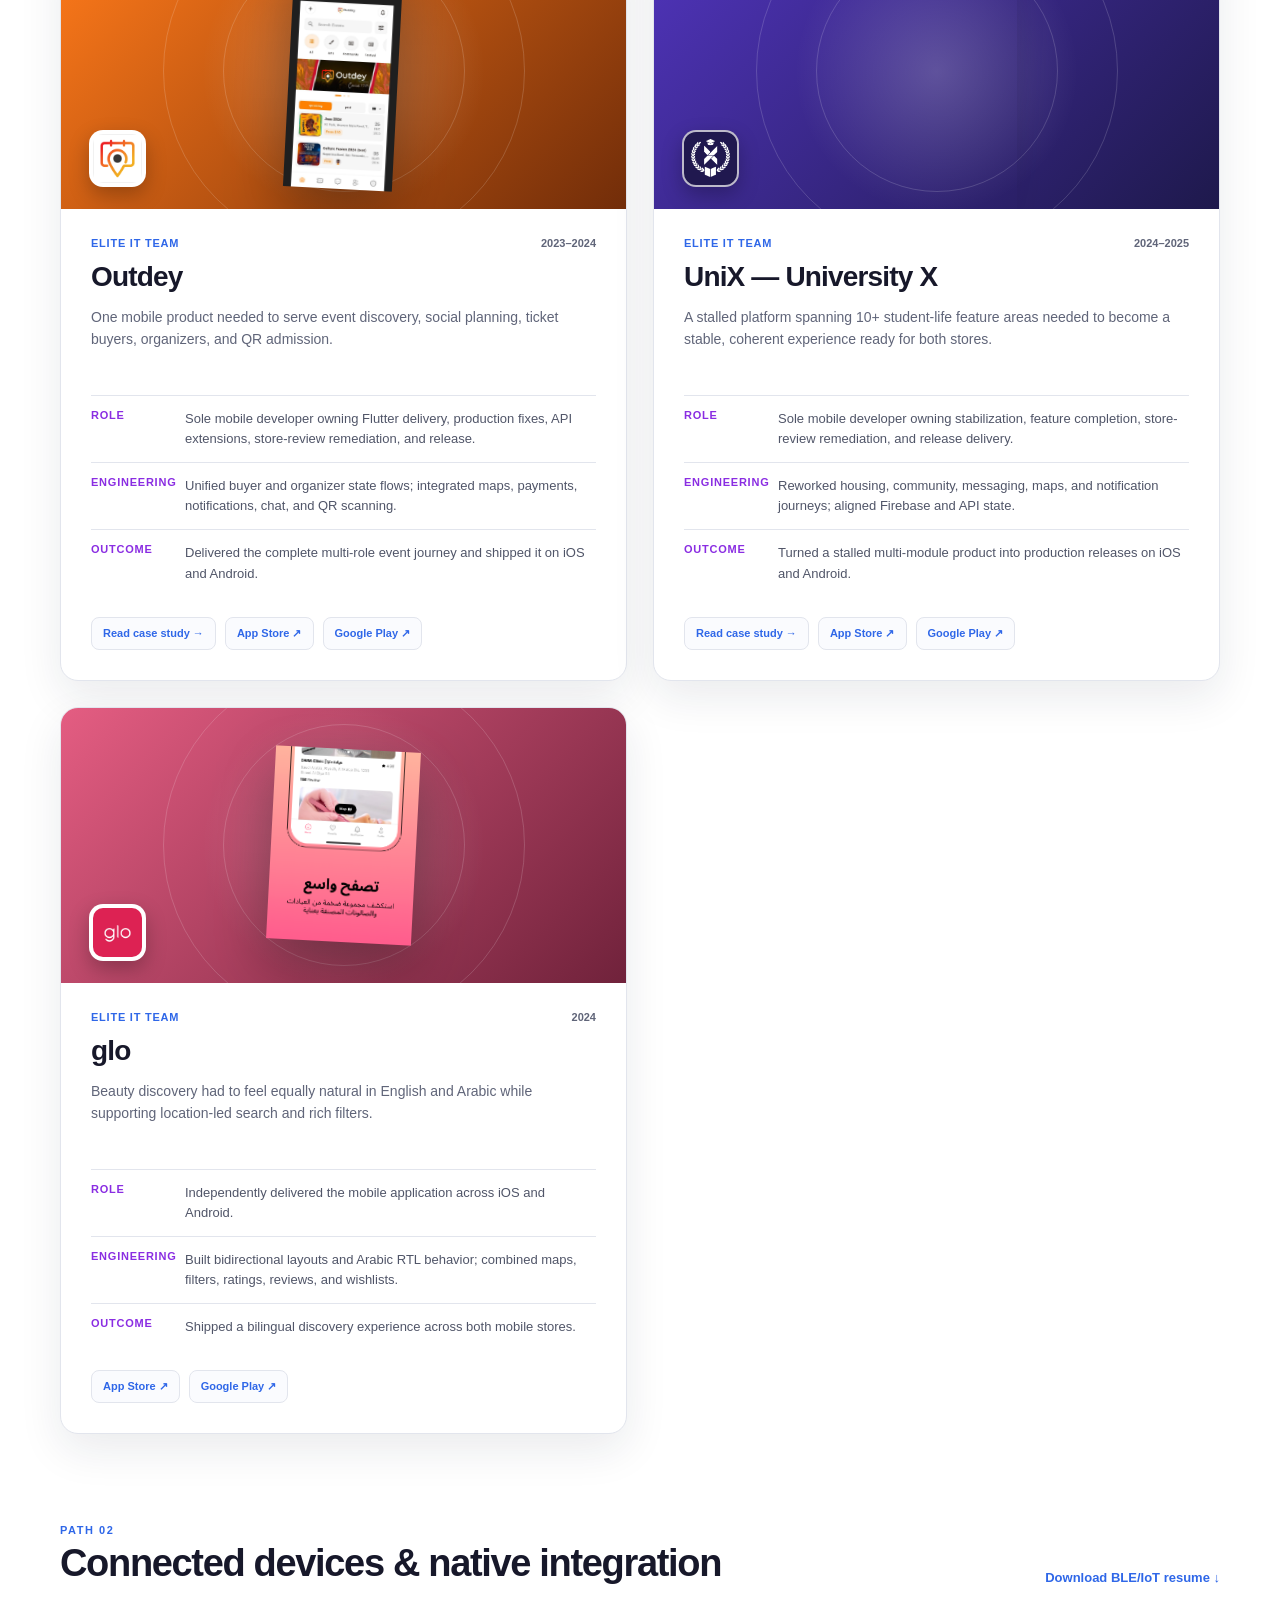
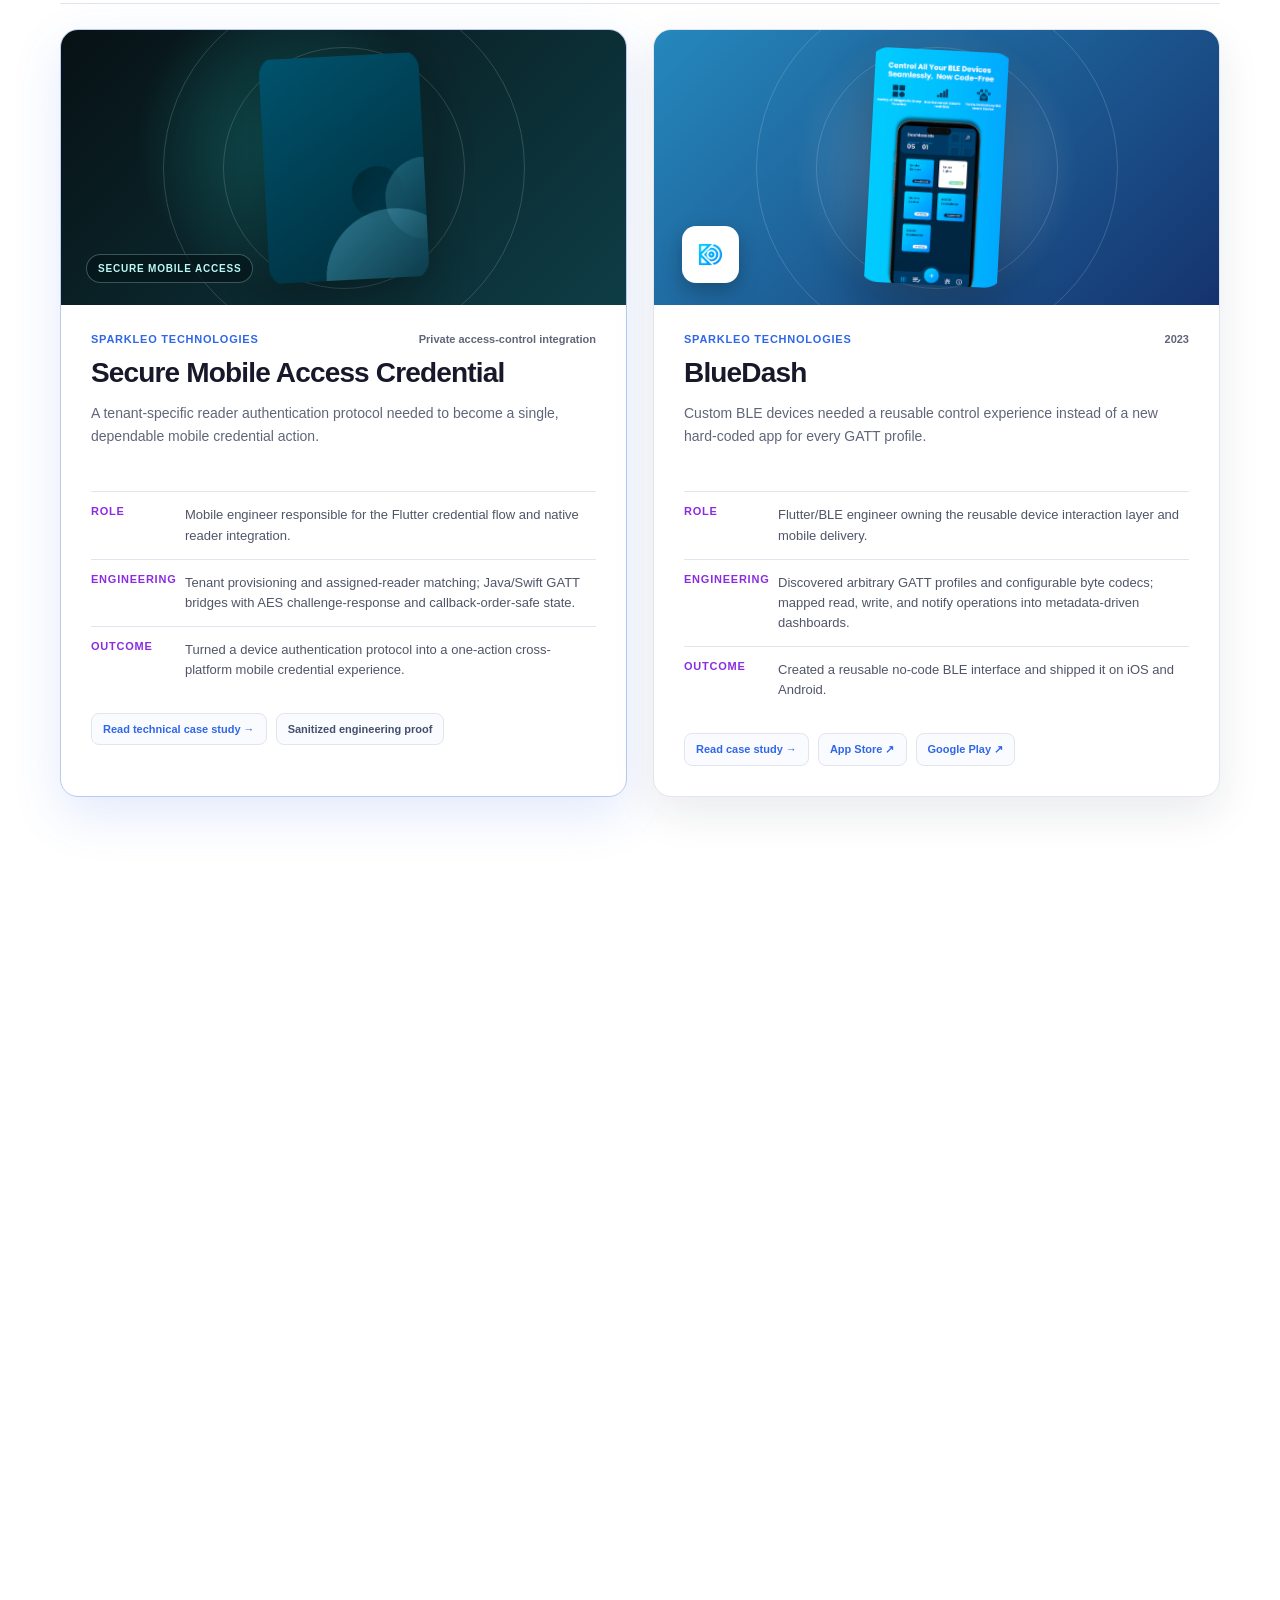
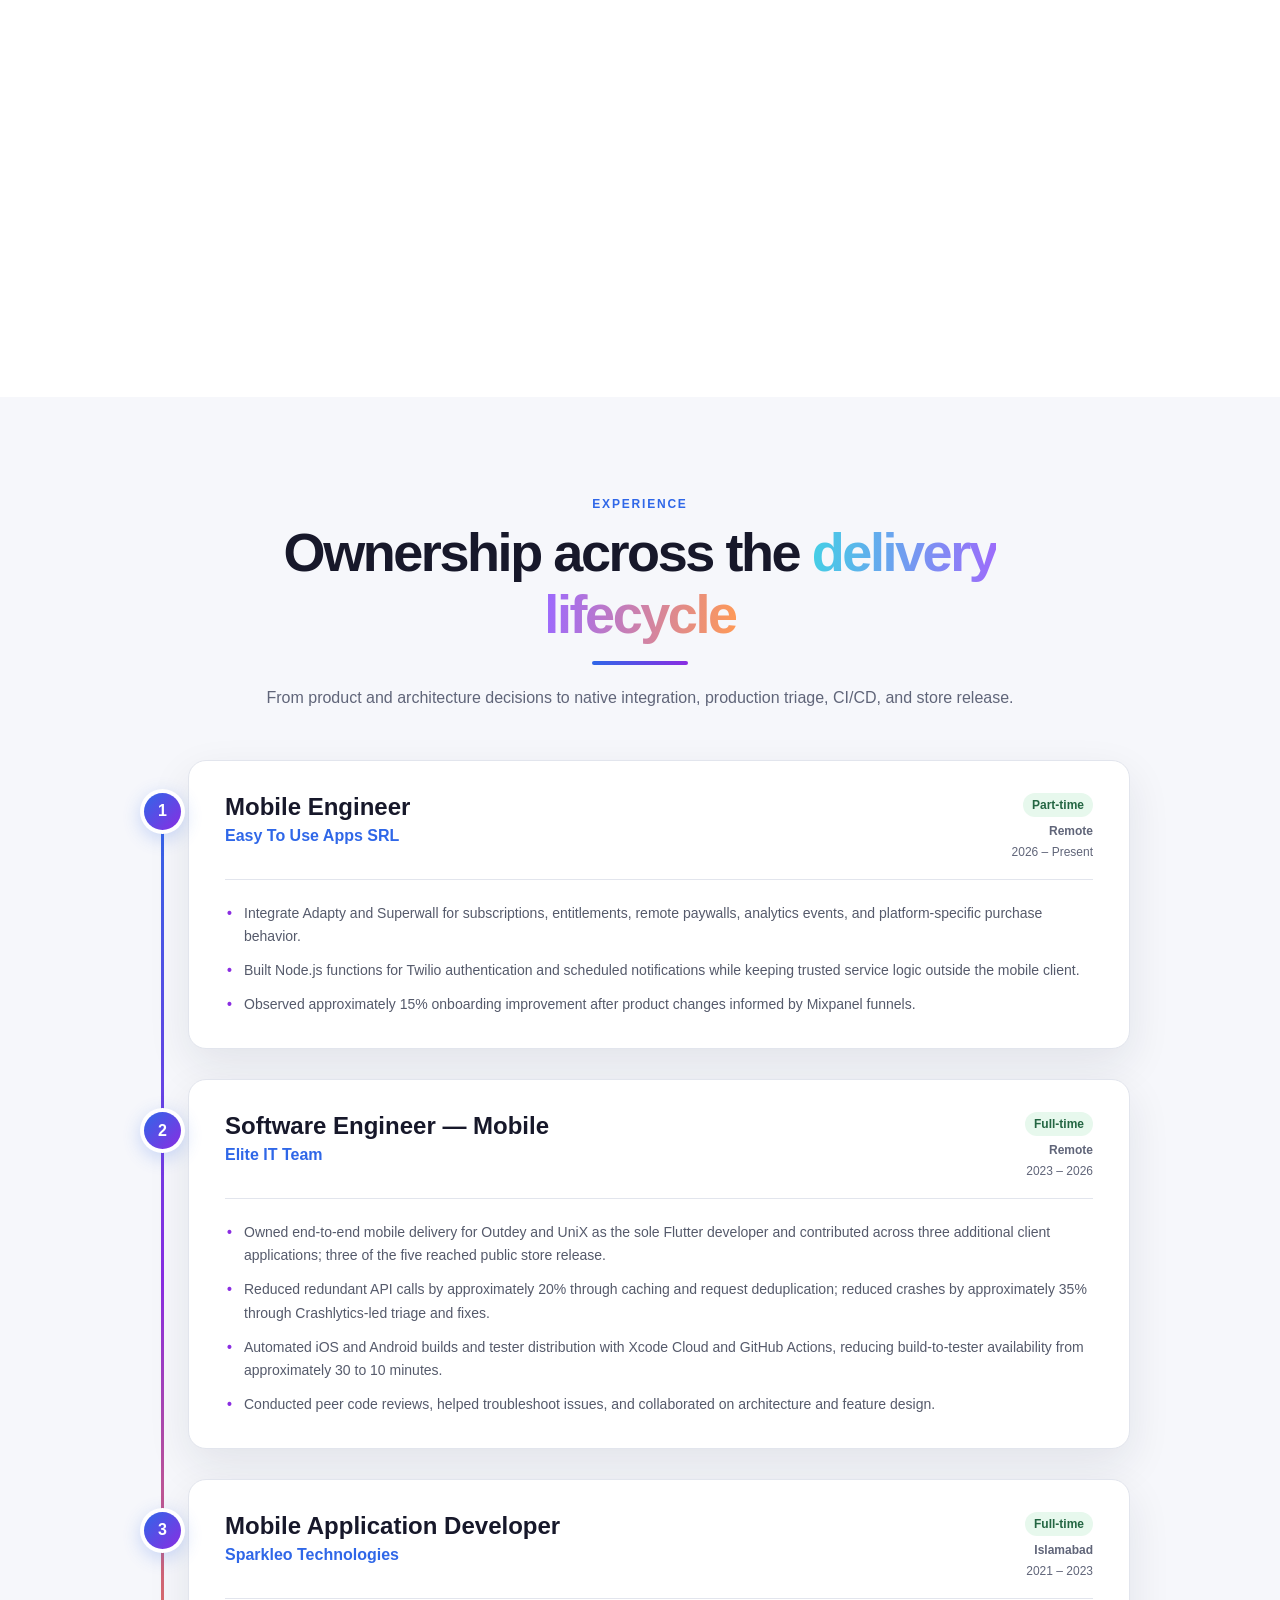
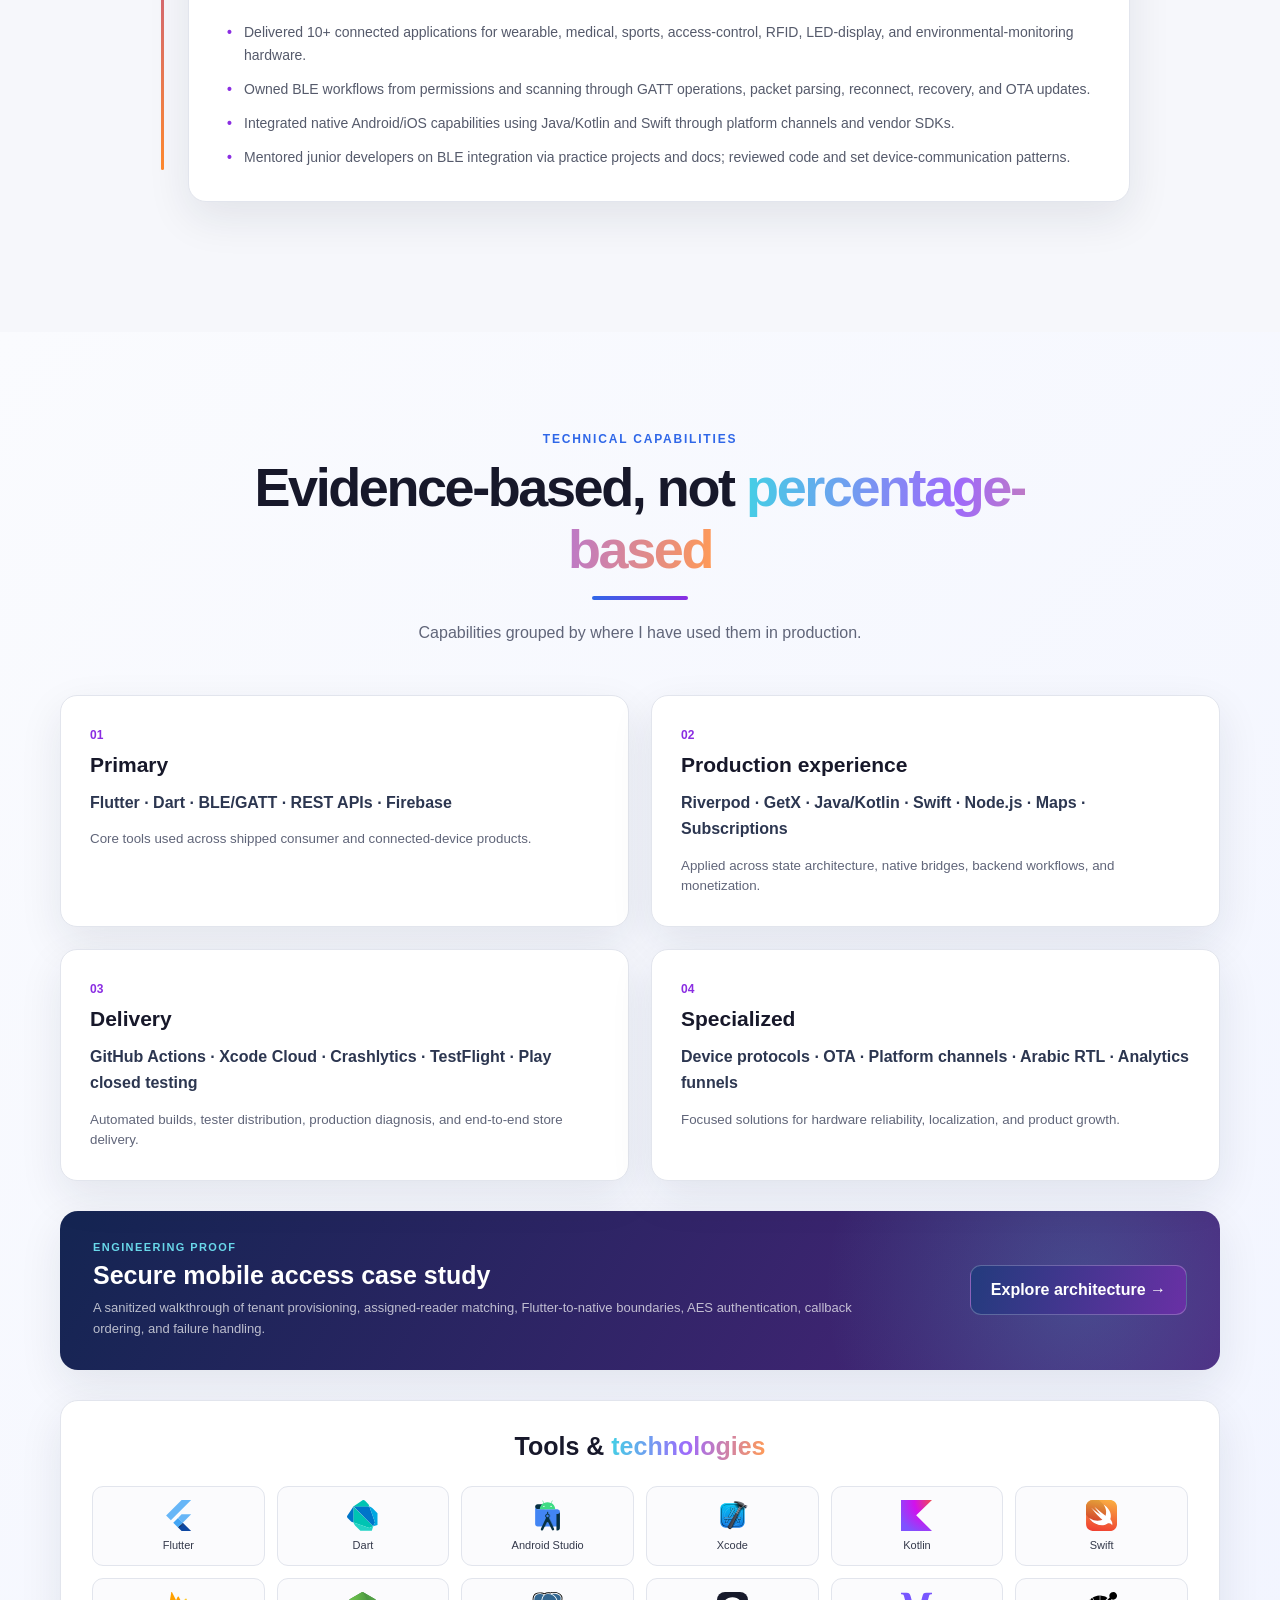
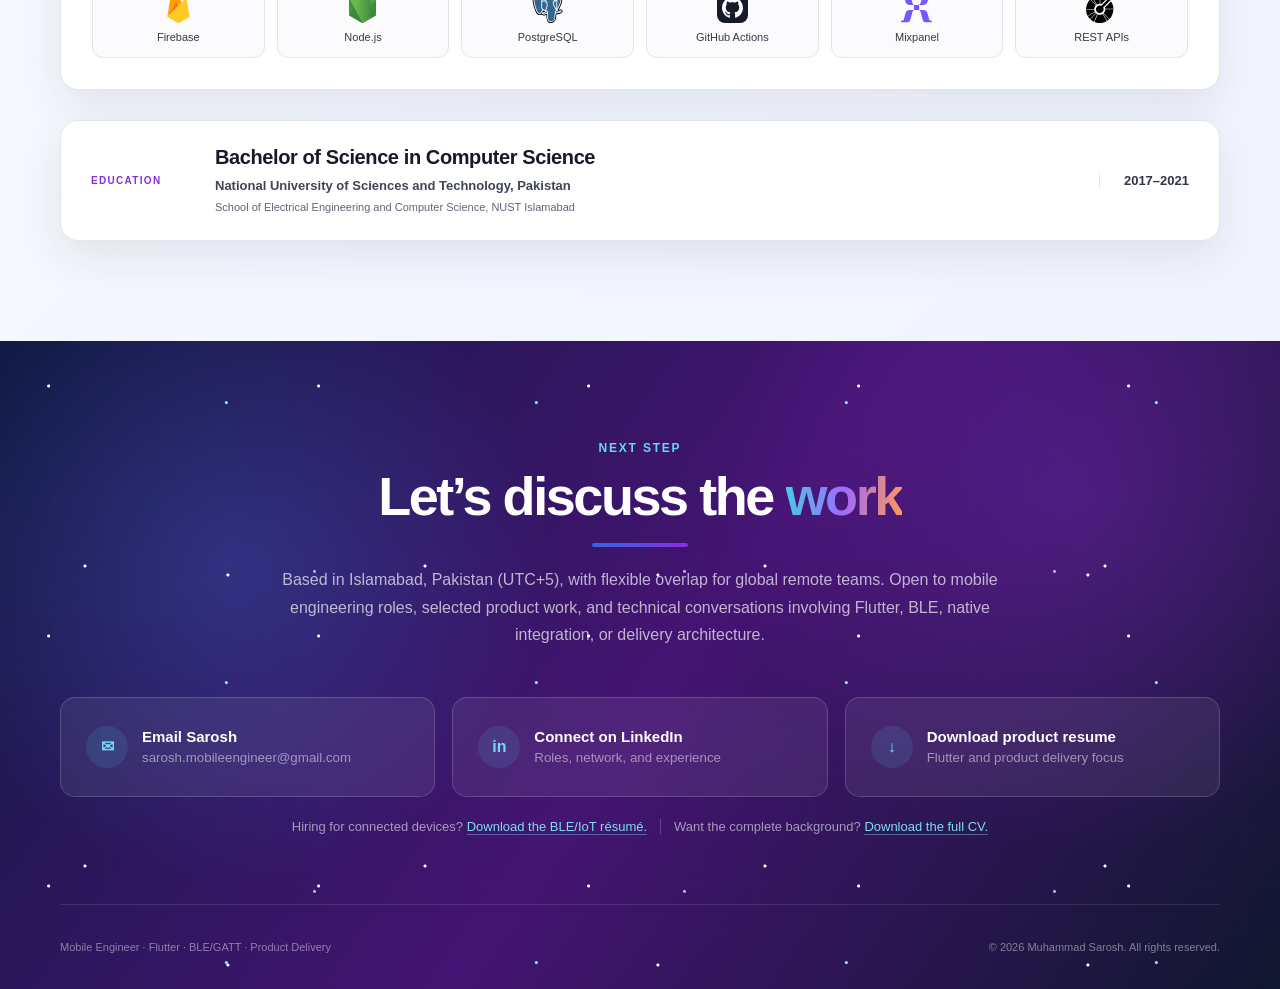
==== commit 5bc9c2e9: "added seo foundations" ====
--- a/index.html
+++ b/index.html
@@ -9,7 +9,7 @@
     <meta property="og:type" content="website" />
     <meta property="og:site_name" content="Muhammad Sarosh — Mobile Engineer Portfolio" />
     <meta property="og:url" content="https://mobileengineersarosh.vercel.app/" />
-    <meta property="og:title" content="Muhammad Sarosh — Mobile Engineer | Flutter, BLE and Product Delivery" />
+    <meta property="og:title" content="Muhammad Sarosh | Flutter &amp; BLE Mobile Engineer" />
     <meta property="og:description" content="Reliable Flutter products and connected-device experiences, from architecture and protocols through CI/CD and store release." />
     <meta property="og:image" content="https://mobileengineersarosh.vercel.app/assets/social-preview.png" />
     <meta property="og:image:secure_url" content="https://mobileengineersarosh.vercel.app/assets/social-preview.png" />
@@ -18,14 +18,14 @@
     <meta property="og:image:height" content="630" />
     <meta property="og:image:alt" content="Muhammad Sarosh — Mobile Engineer working across Flutter, BLE, native integration, and product delivery." />
     <meta name="twitter:card" content="summary_large_image" />
-    <meta name="twitter:title" content="Muhammad Sarosh — Mobile Engineer | Flutter, BLE and Product Delivery" />
+    <meta name="twitter:title" content="Muhammad Sarosh | Flutter &amp; BLE Mobile Engineer" />
     <meta name="twitter:description" content="Reliable Flutter products and connected-device experiences, from architecture and protocols through CI/CD and store release." />
     <meta name="twitter:image" content="https://mobileengineersarosh.vercel.app/assets/social-preview.png" />
     <meta name="twitter:image:alt" content="Muhammad Sarosh — Mobile Engineer portfolio preview." />
-    <title>Muhammad Sarosh — Mobile Engineer | Flutter, BLE and Product Delivery</title>
+    <title>Muhammad Sarosh | Flutter &amp; BLE Mobile Engineer</title>
     <link rel="icon" href="data:image/svg+xml,%3Csvg xmlns='http://www.w3.org/2000/svg' viewBox='0 0 64 64'%3E%3Cdefs%3E%3ClinearGradient id='g'%3E%3Cstop stop-color='%232dc7df'/%3E%3Cstop offset='1' stop-color='%238b37e6'/%3E%3C/linearGradient%3E%3C/defs%3E%3Ccircle cx='32' cy='32' r='31' fill='url(%23g)'/%3E%3Ctext x='32' y='39' text-anchor='middle' font-family='Arial' font-size='20' font-weight='700' fill='white'%3EMS%3C/text%3E%3C/svg%3E" />
     <link rel="stylesheet" href="styles.css" />
-    <script type="application/ld+json">{"@context":"https://schema.org","@type":"Person","name":"Muhammad Sarosh","jobTitle":"Mobile Engineer","url":"https://mobileengineersarosh.vercel.app/","image":"https://mobileengineersarosh.vercel.app/assets/muhammad-sarosh.jpg","sameAs":["https://www.linkedin.com/in/sarosh-tahir","https://github.com/sarosh4271"],"knowsAbout":["Flutter","Dart","BLE/GATT","iOS","Android","Mobile product delivery"]}</script>
+    <script type="application/ld+json">{"@context":"https://schema.org","@graph":[{"@type":"WebSite","@id":"https://mobileengineersarosh.vercel.app/#website","url":"https://mobileengineersarosh.vercel.app/","name":"Muhammad Sarosh — Mobile Engineer Portfolio","inLanguage":"en","publisher":{"@id":"https://mobileengineersarosh.vercel.app/#person"}},{"@type":"Person","@id":"https://mobileengineersarosh.vercel.app/#person","name":"Muhammad Sarosh","jobTitle":"Mobile Engineer","url":"https://mobileengineersarosh.vercel.app/","image":"https://mobileengineersarosh.vercel.app/assets/muhammad-sarosh.jpg","sameAs":["https://www.linkedin.com/in/sarosh-tahir","https://github.com/sarosh4271"],"knowsAbout":["Flutter","Dart","Bluetooth Low Energy","BLE/GATT","iOS","Android","Mobile product delivery","Connected-device applications"]}]}</script>
     <script>window.si = window.si || function () { (window.siq = window.siq || []).push(arguments); };</script>
     <script defer src="/_vercel/speed-insights/script.js"></script>
   </head>
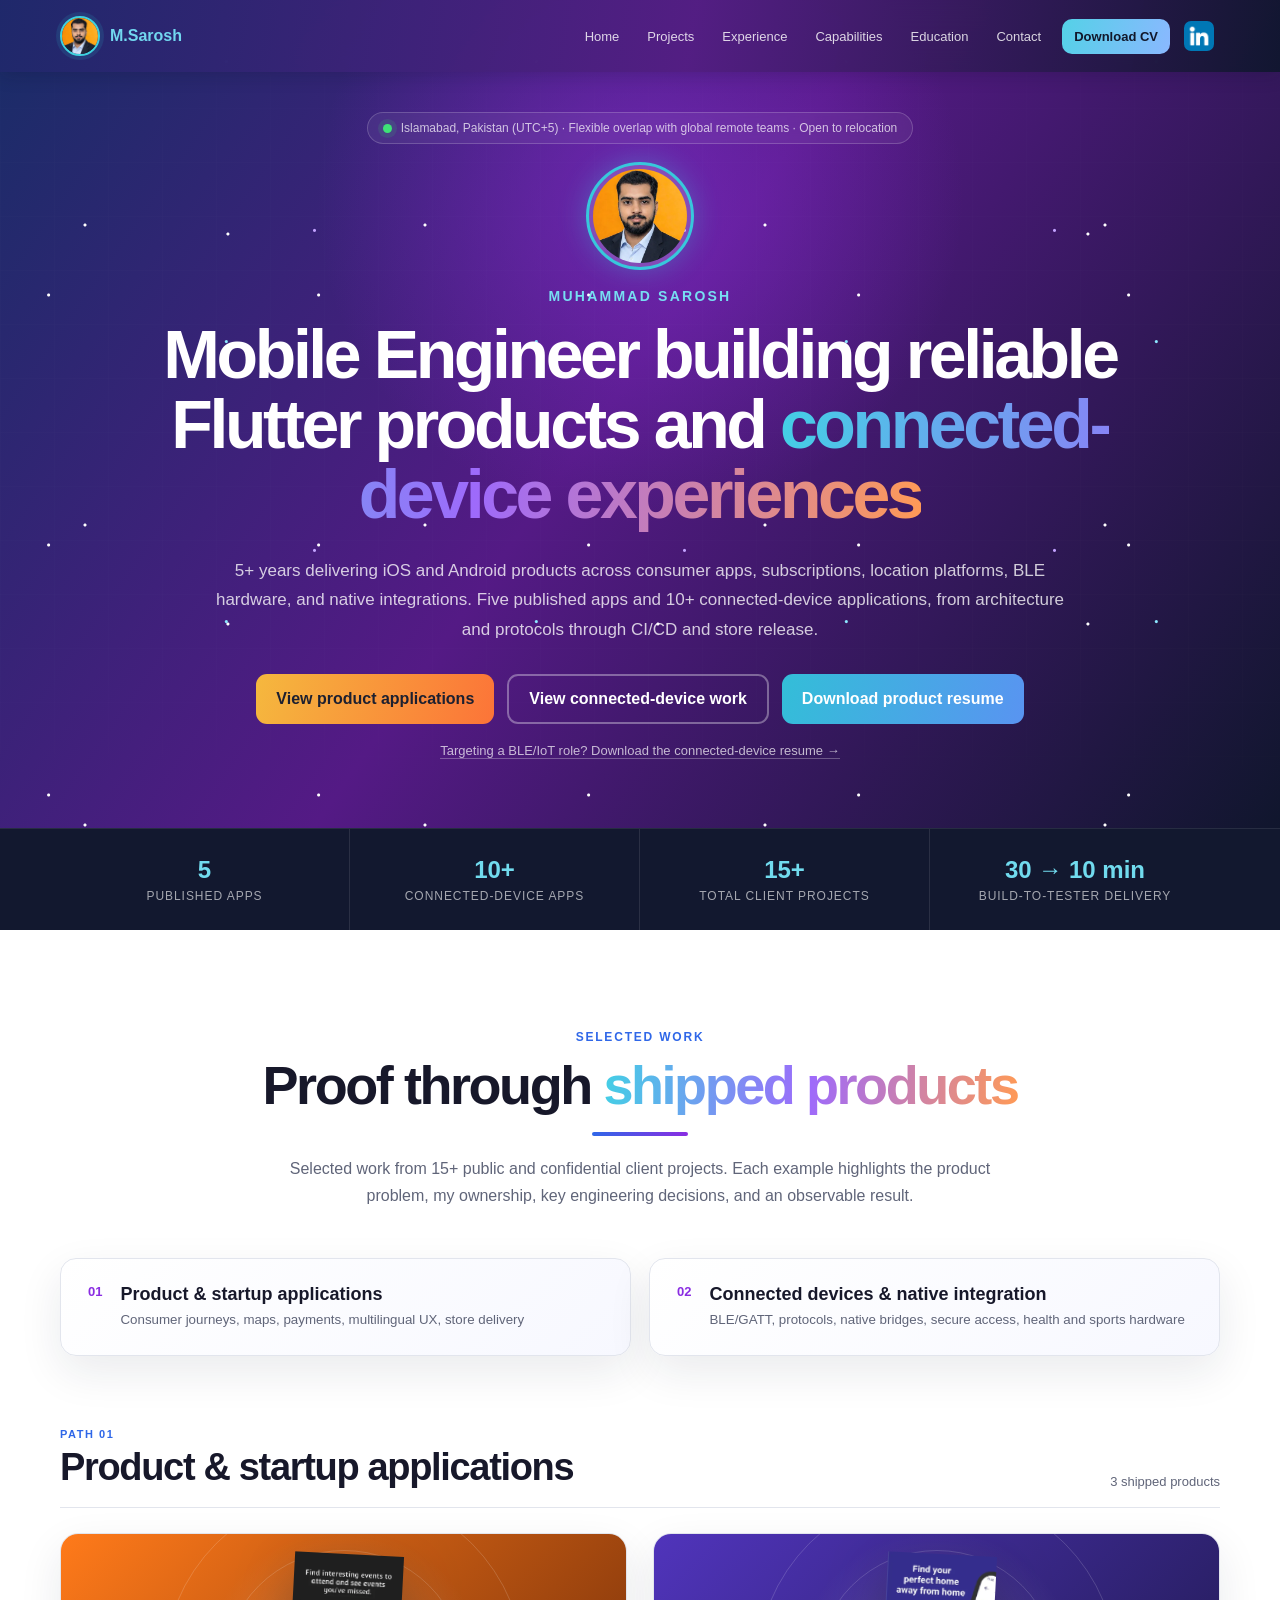
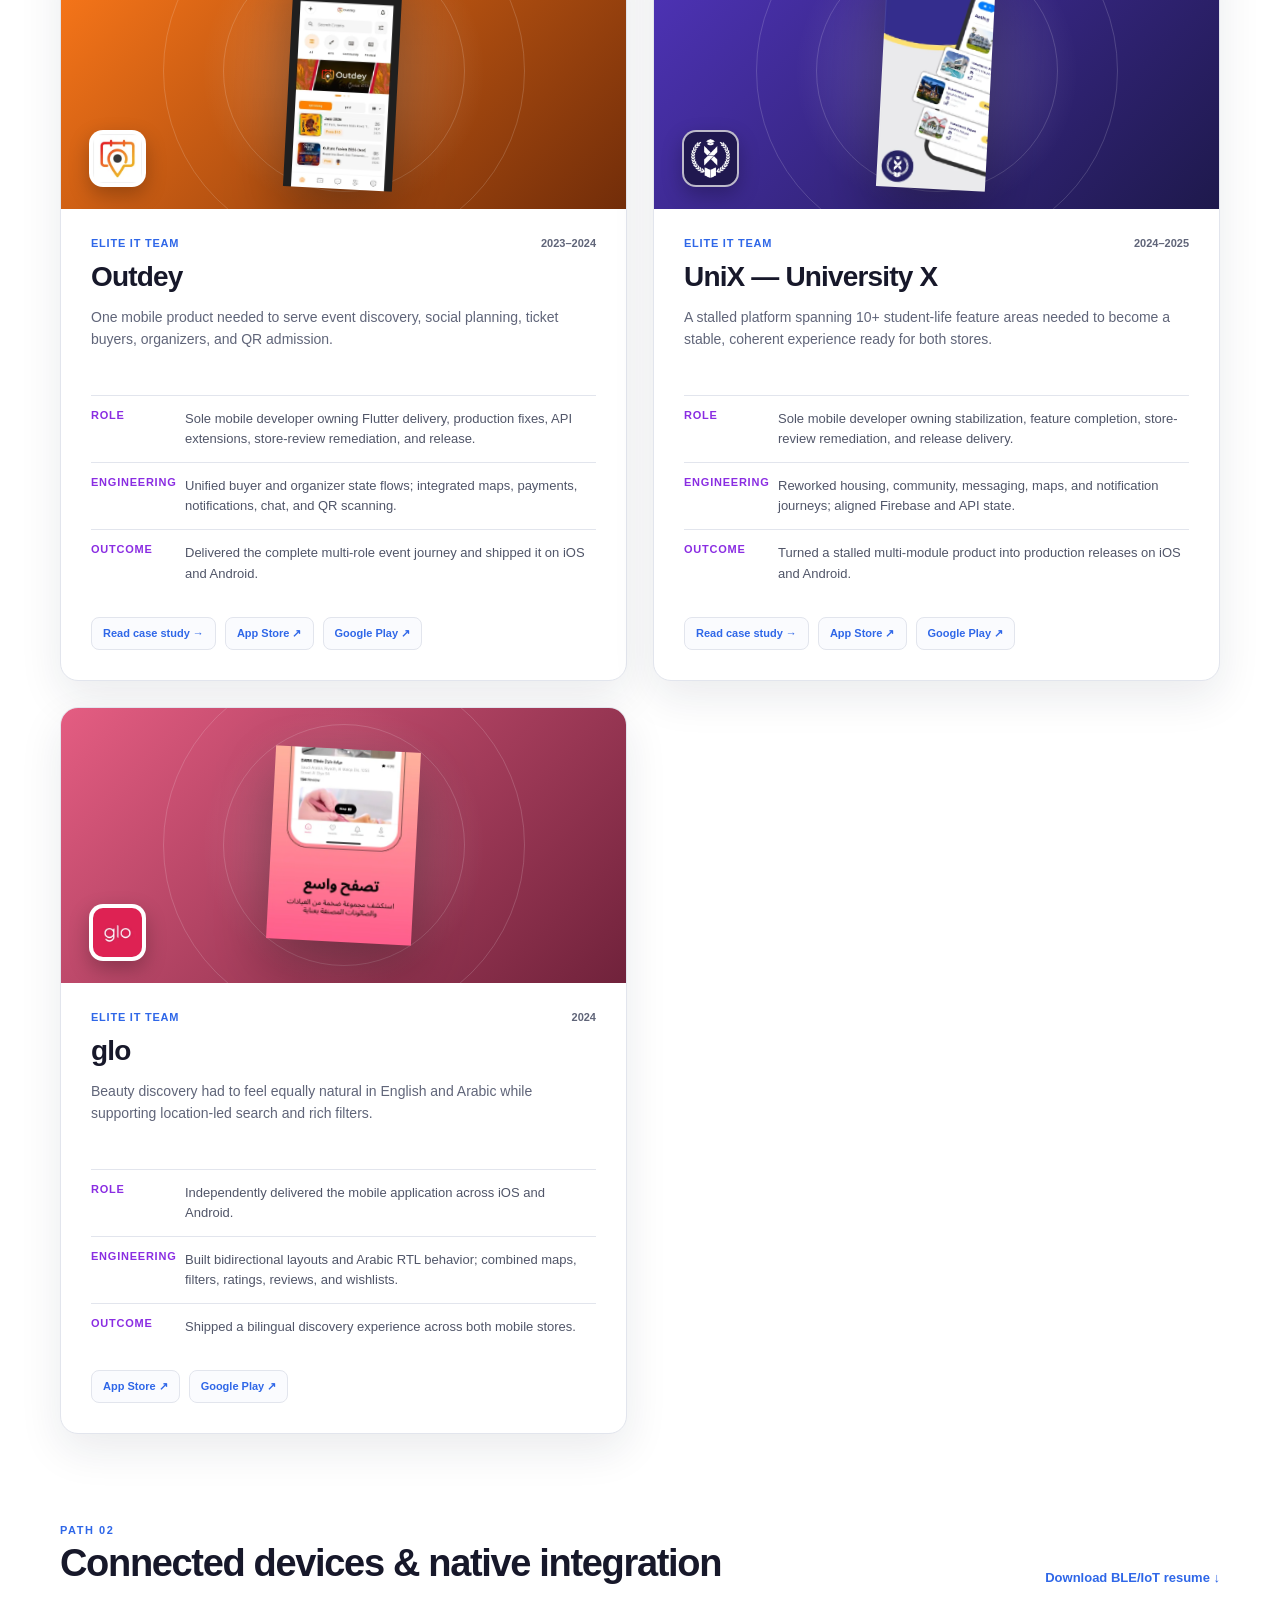
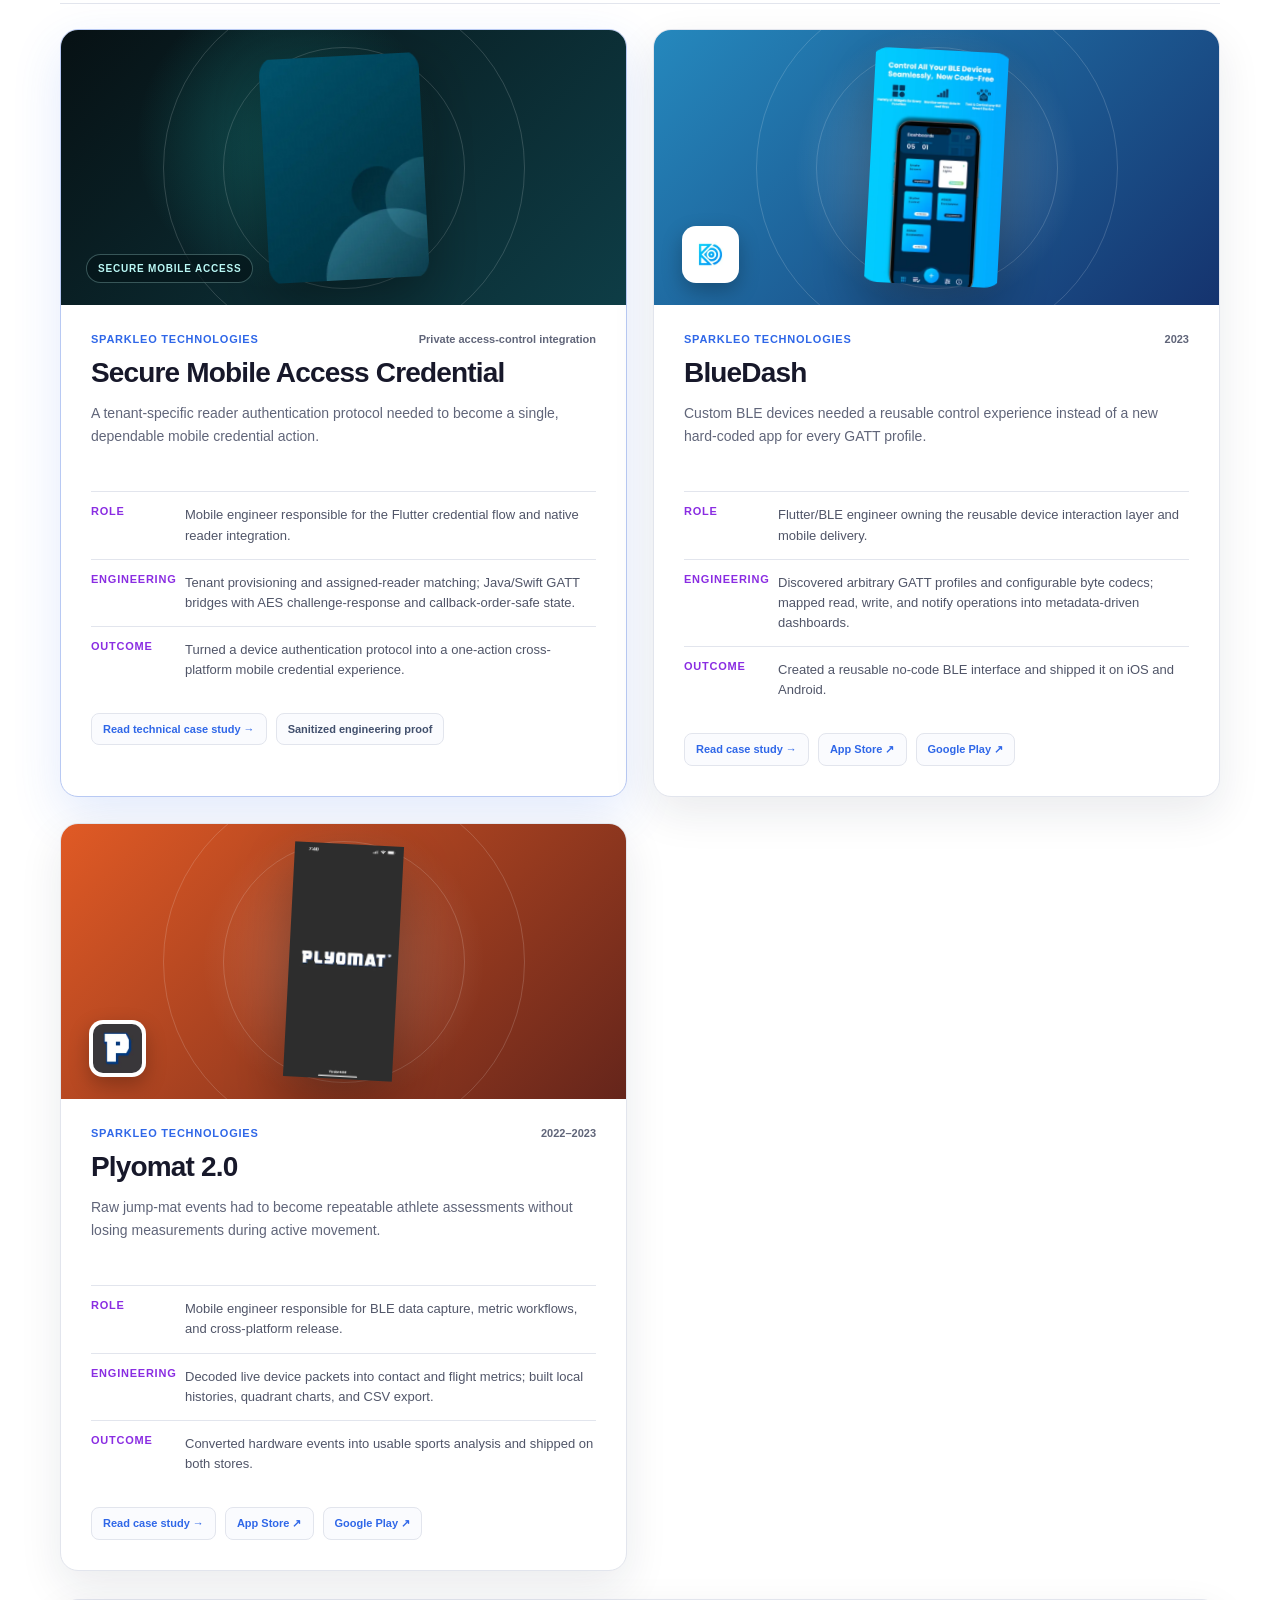
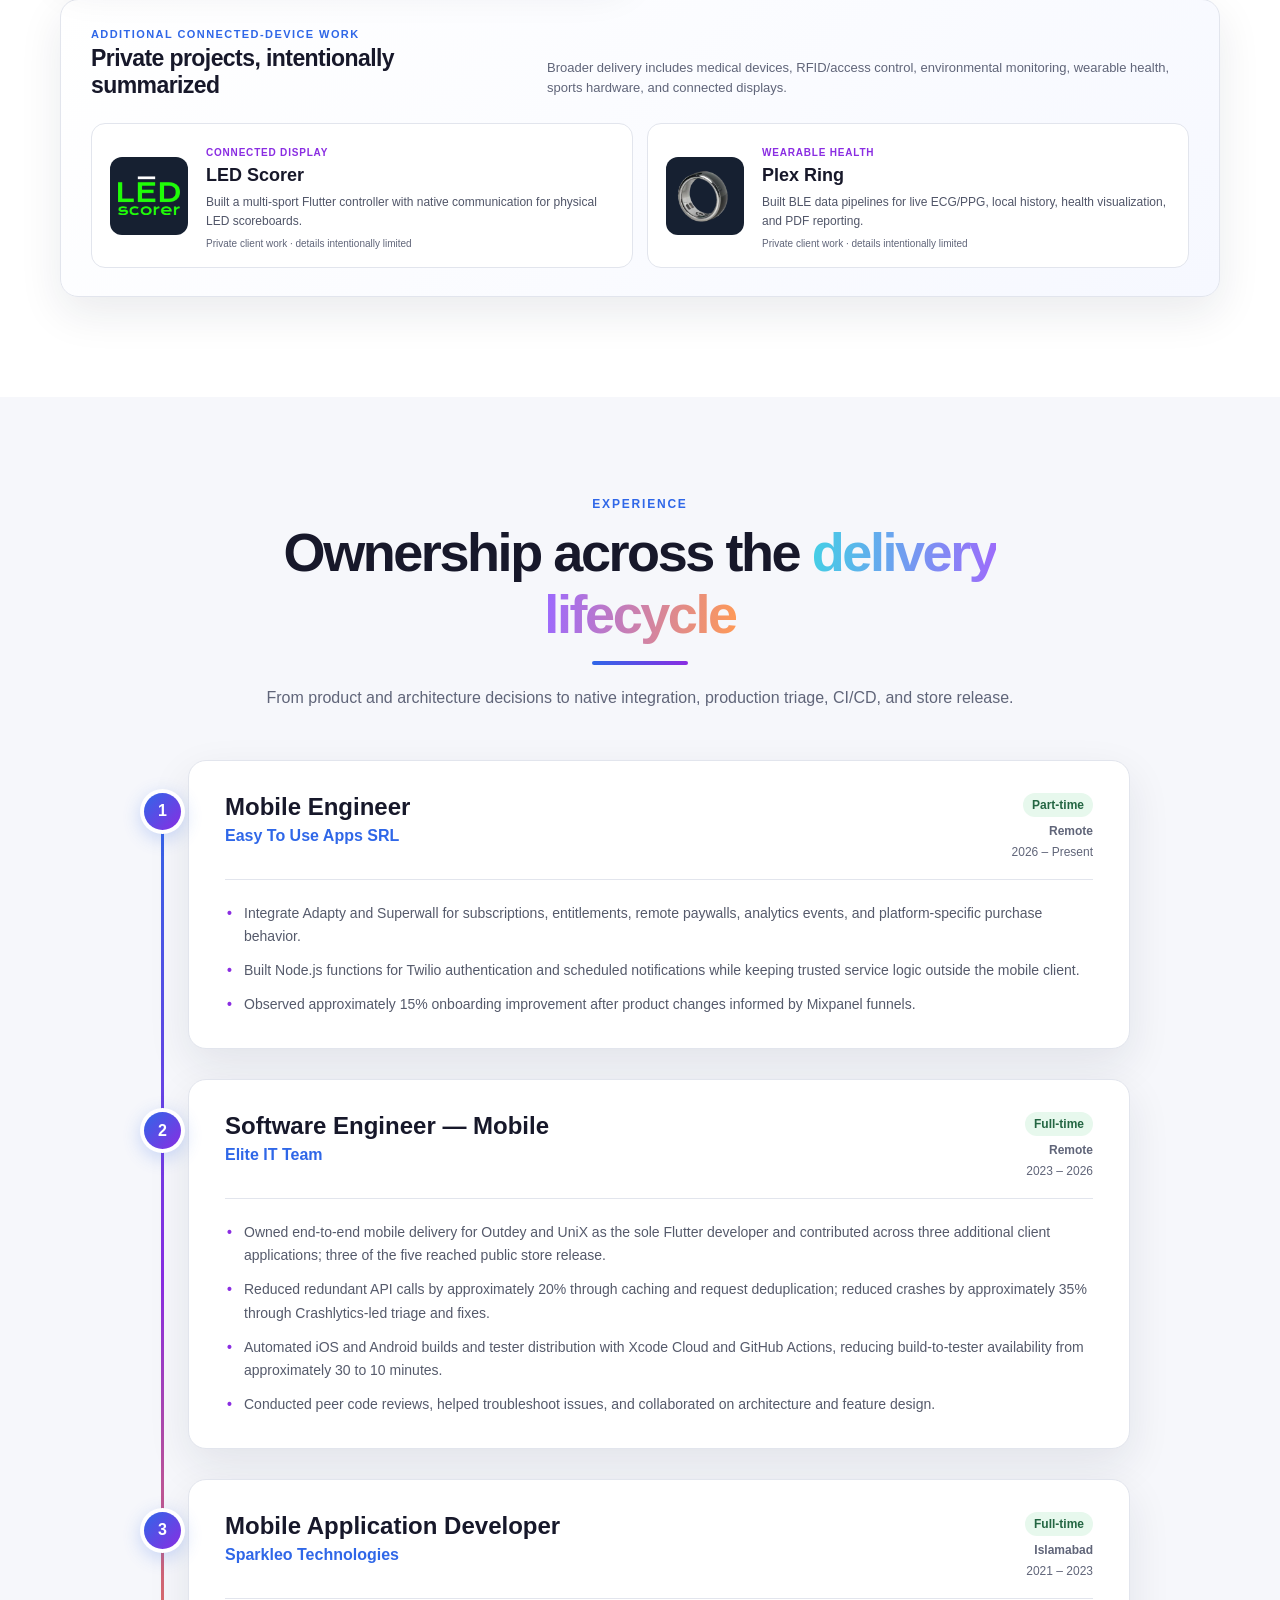
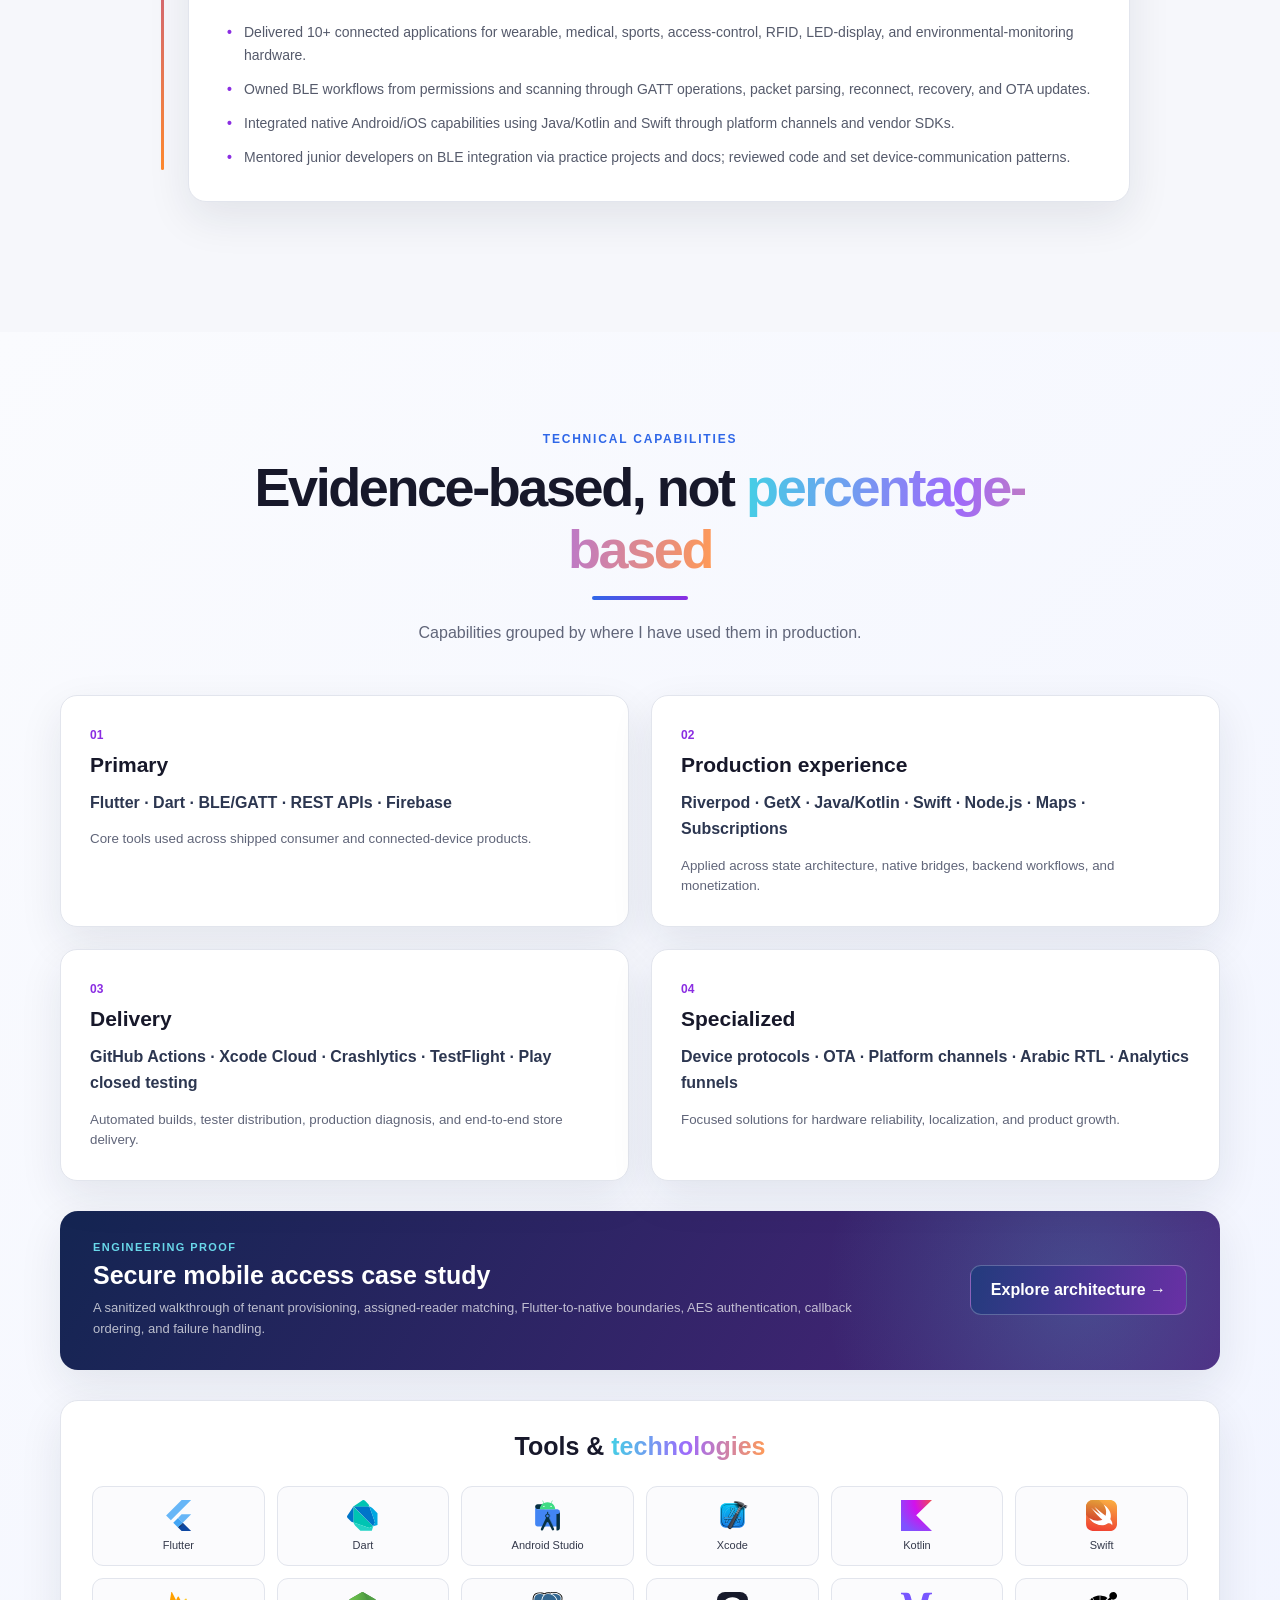
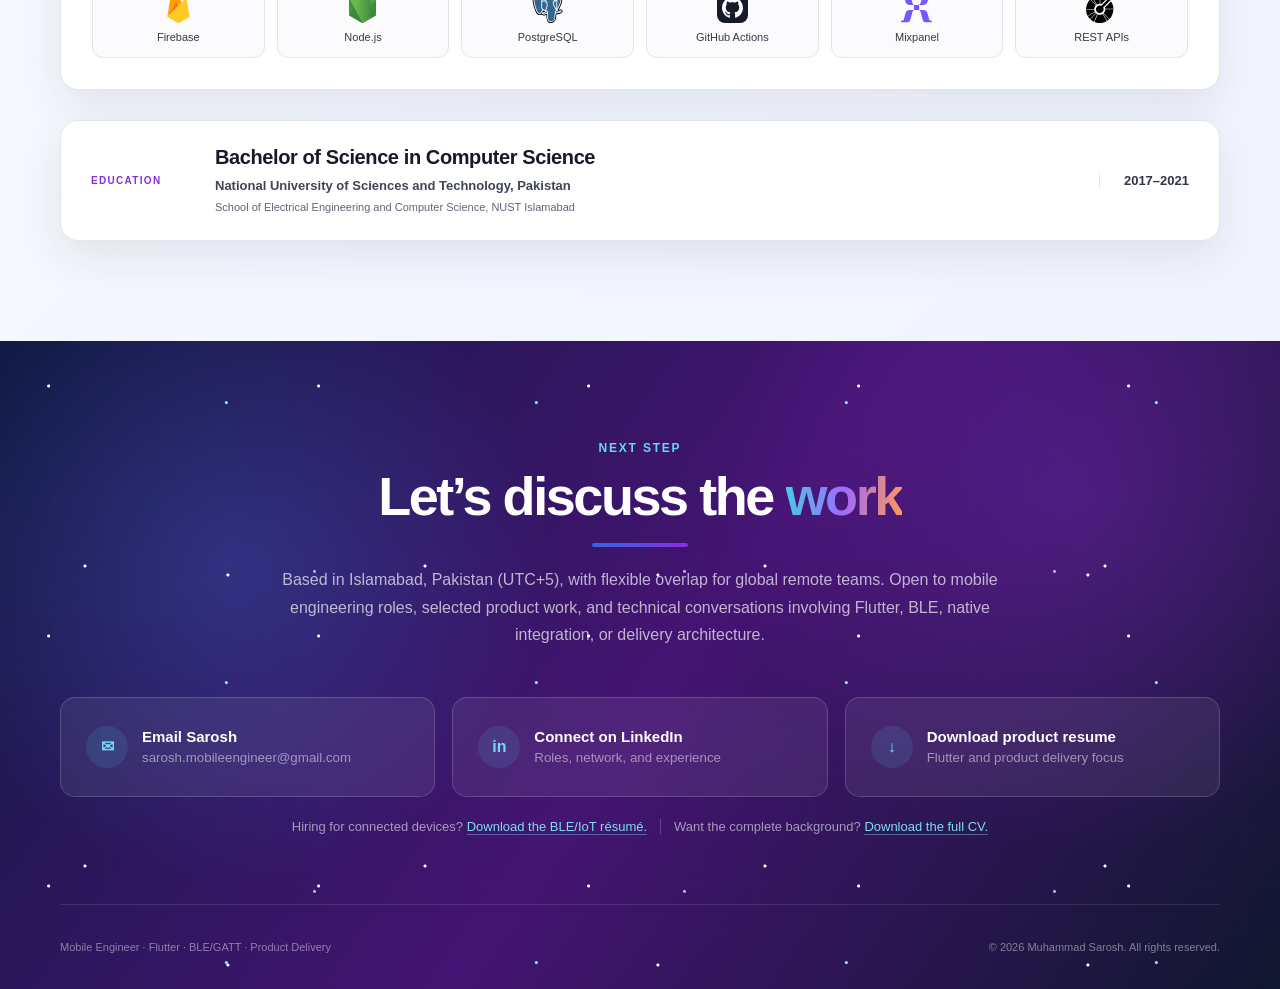
==== commit 8636b4f0: "optimized web page with new images" ====
--- a/index.html
+++ b/index.html
@@ -5,6 +5,7 @@
     <meta name="viewport" content="width=device-width, initial-scale=1" />
     <meta name="theme-color" content="#30206f" />
     <meta name="description" content="Muhammad Sarosh is a mobile engineer building reliable Flutter products and connected-device experiences across iOS, Android, BLE, and native integrations." />
+    <meta name="google-site-verification" content="qJc6-FuAqgUPnsg1FR5EpEFrcPpvgvWmOC_YoTJOJzU" />
     <link rel="canonical" href="https://mobileengineersarosh.vercel.app/" />
     <meta property="og:type" content="website" />
     <meta property="og:site_name" content="Muhammad Sarosh — Mobile Engineer Portfolio" />
@@ -24,6 +25,7 @@
     <meta name="twitter:image:alt" content="Muhammad Sarosh — Mobile Engineer portfolio preview." />
     <title>Muhammad Sarosh | Flutter &amp; BLE Mobile Engineer</title>
     <link rel="icon" href="data:image/svg+xml,%3Csvg xmlns='http://www.w3.org/2000/svg' viewBox='0 0 64 64'%3E%3Cdefs%3E%3ClinearGradient id='g'%3E%3Cstop stop-color='%232dc7df'/%3E%3Cstop offset='1' stop-color='%238b37e6'/%3E%3C/linearGradient%3E%3C/defs%3E%3Ccircle cx='32' cy='32' r='31' fill='url(%23g)'/%3E%3Ctext x='32' y='39' text-anchor='middle' font-family='Arial' font-size='20' font-weight='700' fill='white'%3EMS%3C/text%3E%3C/svg%3E" />
+    <link rel="preload" as="image" href="assets/optimized/muhammad-sarosh-avatar.webp" type="image/webp" fetchpriority="high" />
     <link rel="stylesheet" href="styles.css" />
     <script type="application/ld+json">{"@context":"https://schema.org","@graph":[{"@type":"WebSite","@id":"https://mobileengineersarosh.vercel.app/#website","url":"https://mobileengineersarosh.vercel.app/","name":"Muhammad Sarosh — Mobile Engineer Portfolio","inLanguage":"en","publisher":{"@id":"https://mobileengineersarosh.vercel.app/#person"}},{"@type":"Person","@id":"https://mobileengineersarosh.vercel.app/#person","name":"Muhammad Sarosh","jobTitle":"Mobile Engineer","url":"https://mobileengineersarosh.vercel.app/","image":"https://mobileengineersarosh.vercel.app/assets/muhammad-sarosh.jpg","sameAs":["https://www.linkedin.com/in/sarosh-tahir","https://github.com/sarosh4271"],"knowsAbout":["Flutter","Dart","Bluetooth Low Energy","BLE/GATT","iOS","Android","Mobile product delivery","Connected-device applications"]}]}</script>
     <script>window.si = window.si || function () { (window.siq = window.siq || []).push(arguments); };</script>
@@ -32,7 +34,7 @@
   <body>
     <a class="skip-link" href="#main">Skip to content</a>
     <header class="site-header" data-header>
-      <a class="brand" href="#home" aria-label="Muhammad Sarosh, home"><img src="assets/muhammad-sarosh.jpg" alt="" width="1696" height="2528" decoding="async" /><span>M.Sarosh</span></a>
+      <a class="brand" href="#home" aria-label="Muhammad Sarosh, home"><img src="assets/optimized/muhammad-sarosh-avatar.webp" alt="" width="320" height="477" decoding="async" /><span>M.Sarosh</span></a>
       <div class="header-actions">
         <nav id="site-nav" class="site-nav" aria-label="Primary navigation">
           <a href="#home">Home</a><a href="#projects">Projects</a><a href="#experience">Experience</a><a href="#skills">Capabilities</a><a href="#education">Education</a><a href="#contact">Contact</a>
@@ -48,7 +50,7 @@
         <div class="stars" aria-hidden="true"></div>
         <div class="hero-inner">
           <div class="availability"><i></i> Islamabad, Pakistan (UTC+5) · Flexible overlap with global remote teams · Open to relocation</div>
-          <figure class="hero-portrait"><img src="assets/muhammad-sarosh.jpg" alt="Muhammad Sarosh, Mobile Engineer" width="1696" height="2528" fetchpriority="high" decoding="async" /></figure>
+          <figure class="hero-portrait"><img src="assets/optimized/muhammad-sarosh-avatar.webp" alt="Muhammad Sarosh, Mobile Engineer" width="320" height="477" fetchpriority="high" decoding="async" /></figure>
           <p class="hero-kicker">Muhammad Sarosh</p>
           <h1 id="hero-heading">Mobile Engineer building reliable Flutter products and <span>connected-device experiences</span></h1>
           <p class="hero-summary">5+ years delivering iOS and Android products across consumer apps, subscriptions, location platforms, BLE hardware, and native integrations. Five published apps and 10+ connected-device applications, from architecture and protocols through CI/CD and store release.</p>
@@ -76,15 +78,15 @@
             <div class="group-heading reveal"><div><p>Path 01</p><h3 id="product-heading">Product &amp; startup applications</h3></div><span>3 shipped products</span></div>
             <div class="project-grid">
               <article class="project-card reveal">
-                <div class="project-visual orange"><img class="project-screen" src="assets/outdey-01.jpg" alt="Outdey event discovery screen" width="1200" height="2597" loading="lazy" decoding="async" /><img class="project-icon" src="assets/outdey-icon.png" alt="Outdey icon" width="1024" height="1024" loading="lazy" decoding="async" /></div>
+                <div class="project-visual orange"><img class="project-screen" src="assets/optimized/outdey-card.webp" alt="Outdey event discovery screen" width="360" height="780" loading="lazy" decoding="async" /><img class="project-icon" src="assets/optimized/outdey-icon.webp" alt="Outdey icon" width="128" height="128" loading="lazy" decoding="async" /></div>
                 <div class="project-body"><div class="project-meta"><span>Elite IT Team</span><time>2023–2024</time></div><h4>Outdey</h4><p class="project-problem">One mobile product needed to serve event discovery, social planning, ticket buyers, organizers, and QR admission.</p><dl class="project-proof"><div><dt>Role</dt><dd>Sole mobile developer owning Flutter delivery, production fixes, API extensions, store-review remediation, and release.</dd></div><div><dt>Engineering</dt><dd>Unified buyer and organizer state flows; integrated maps, payments, notifications, chat, and QR scanning.</dd></div><div><dt>Outcome</dt><dd>Delivered the complete multi-role event journey and shipped it on iOS and Android.</dd></div></dl><div class="project-links"><a href="case-studies/outdey/" data-track="case_study_click" data-track-label="outdey">Read case study →</a><a href="https://apps.apple.com/us/app/outdey/id6497566952" target="_blank" rel="noreferrer" data-track="store_click" data-track-label="outdey_app_store">App Store ↗</a><a href="https://play.google.com/store/apps/details?id=com.outdey.outdey" target="_blank" rel="noreferrer" data-track="store_click" data-track-label="outdey_play_store">Google Play ↗</a></div></div>
               </article>
               <article class="project-card reveal">
-                <div class="project-visual violet"><img class="project-screen" src="assets/unix-01.png" alt="UniX student platform home screen" width="1320" height="2868" loading="lazy" decoding="async" /><img class="project-icon unix" src="assets/unix-logo.png" alt="UniX logo" width="580" height="569" loading="lazy" decoding="async" /></div>
+                <div class="project-visual violet"><img class="project-screen" src="assets/optimized/unix-card.webp" alt="UniX student platform home screen" width="360" height="783" loading="lazy" decoding="async" /><img class="project-icon unix" src="assets/optimized/unix-logo.webp" alt="UniX logo" width="128" height="128" loading="lazy" decoding="async" /></div>
                 <div class="project-body"><div class="project-meta"><span>Elite IT Team</span><time>2024–2025</time></div><h4>UniX — University X</h4><p class="project-problem">A stalled platform spanning 10+ student-life feature areas needed to become a stable, coherent experience ready for both stores.</p><dl class="project-proof"><div><dt>Role</dt><dd>Sole mobile developer owning stabilization, feature completion, store-review remediation, and release delivery.</dd></div><div><dt>Engineering</dt><dd>Reworked housing, community, messaging, maps, and notification journeys; aligned Firebase and API state.</dd></div><div><dt>Outcome</dt><dd>Turned a stalled multi-module product into production releases on iOS and Android.</dd></div></dl><div class="project-links"><a href="case-studies/unix/" data-track="case_study_click" data-track-label="unix">Read case study →</a><a href="https://apps.apple.com/us/app/unix-university-x/id6740775299" target="_blank" rel="noreferrer" data-track="store_click" data-track-label="unix_app_store">App Store ↗</a><a href="https://play.google.com/store/apps/details?id=com.unix.com" target="_blank" rel="noreferrer" data-track="store_click" data-track-label="unix_play_store">Google Play ↗</a></div></div>
               </article>
               <article class="project-card reveal">
-                <div class="project-visual rose"><img class="project-screen" src="assets/glo-01.png" alt="glo beauty discovery screen" width="2064" height="2752" loading="lazy" decoding="async" /><img class="project-icon" src="assets/glo-icon.png" alt="glo icon" width="512" height="512" loading="lazy" decoding="async" /></div>
+                <div class="project-visual rose"><img class="project-screen" src="assets/optimized/glo-card.webp" alt="glo beauty discovery screen" width="360" height="480" loading="lazy" decoding="async" /><img class="project-icon" src="assets/optimized/glo-icon.webp" alt="glo icon" width="128" height="128" loading="lazy" decoding="async" /></div>
                 <div class="project-body"><div class="project-meta"><span>Elite IT Team</span><time>2024</time></div><h4>glo</h4><p class="project-problem">Beauty discovery had to feel equally natural in English and Arabic while supporting location-led search and rich filters.</p><dl class="project-proof"><div><dt>Role</dt><dd>Independently delivered the mobile application across iOS and Android.</dd></div><div><dt>Engineering</dt><dd>Built bidirectional layouts and Arabic RTL behavior; combined maps, filters, ratings, reviews, and wishlists.</dd></div><div><dt>Outcome</dt><dd>Shipped a bilingual discovery experience across both mobile stores.</dd></div></dl><div class="project-links"><a href="https://apps.apple.com/us/app/glo/id6503257805" target="_blank" rel="noreferrer" data-track="store_click" data-track-label="glo_app_store">App Store ↗</a><a href="https://play.google.com/store/apps/details?id=com.rwnq.rwnq_app" target="_blank" rel="noreferrer" data-track="store_click" data-track-label="glo_play_store">Google Play ↗</a></div></div>
               </article>
             </div>
@@ -94,23 +96,23 @@
             <div class="group-heading reveal"><div><p>Path 02</p><h3 id="connected-heading">Connected devices &amp; native integration</h3></div><a href="assets/muhammad-sarosh-ble-iot-resume.pdf" download data-track="resume_download" data-track-label="ble_iot_projects">Download BLE/IoT resume ↓</a></div>
             <div class="project-grid">
               <article class="project-card reveal featured-proof">
-                <div class="project-visual secure-access"><img class="credential-visual" src="assets/connected/secure-mobile-access-credential.png" alt="Secure mobile access credential card" width="1272" height="1780" loading="lazy" decoding="async" /><span class="visual-label">Secure mobile access</span></div>
+                <div class="project-visual secure-access"><img class="credential-visual" src="assets/optimized/secure-mobile-access-card.webp" alt="Secure mobile access credential card" width="400" height="560" loading="lazy" decoding="async" /><span class="visual-label">Secure mobile access</span></div>
                 <div class="project-body"><div class="project-meta"><span>Sparkleo Technologies</span><time>Private access-control integration</time></div><h4>Secure Mobile Access Credential</h4><p class="project-problem">A tenant-specific reader authentication protocol needed to become a single, dependable mobile credential action.</p><dl class="project-proof"><div><dt>Role</dt><dd>Mobile engineer responsible for the Flutter credential flow and native reader integration.</dd></div><div><dt>Engineering</dt><dd>Tenant provisioning and assigned-reader matching; Java/Swift GATT bridges with AES challenge-response and callback-order-safe state.</dd></div><div><dt>Outcome</dt><dd>Turned a device authentication protocol into a one-action cross-platform mobile credential experience.</dd></div></dl><div class="project-links"><a href="case-studies/secure-mobile-access/" data-track="case_study_click" data-track-label="secure_mobile_access">Read technical case study →</a><span>Sanitized engineering proof</span></div></div>
               </article>
               <article class="project-card reveal">
-                <div class="project-visual blue"><img class="project-screen" src="assets/bluedash-01.webp" alt="BlueDash BLE dashboard" width="333" height="592" loading="lazy" decoding="async" /><img class="project-icon" src="assets/bluedash-icon.webp" alt="BlueDash icon" width="480" height="480" loading="lazy" decoding="async" /></div>
+                <div class="project-visual blue"><img class="project-screen" src="assets/optimized/bluedash-card.webp" alt="BlueDash BLE dashboard" width="360" height="640" loading="lazy" decoding="async" /><img class="project-icon" src="assets/optimized/bluedash-icon.webp" alt="BlueDash icon" width="128" height="128" loading="lazy" decoding="async" /></div>
                 <div class="project-body"><div class="project-meta"><span>Sparkleo Technologies</span><time>2023</time></div><h4>BlueDash</h4><p class="project-problem">Custom BLE devices needed a reusable control experience instead of a new hard-coded app for every GATT profile.</p><dl class="project-proof"><div><dt>Role</dt><dd>Flutter/BLE engineer owning the reusable device interaction layer and mobile delivery.</dd></div><div><dt>Engineering</dt><dd>Discovered arbitrary GATT profiles and configurable byte codecs; mapped read, write, and notify operations into metadata-driven dashboards.</dd></div><div><dt>Outcome</dt><dd>Created a reusable no-code BLE interface and shipped it on iOS and Android.</dd></div></dl><div class="project-links"><a href="case-studies/bluedash/" data-track="case_study_click" data-track-label="bluedash">Read case study →</a><a href="https://apps.apple.com/us/app/bluedash/id6447548602" target="_blank" rel="noreferrer" data-track="store_click" data-track-label="bluedash_app_store">App Store ↗</a><a href="https://play.google.com/store/apps/details?id=com.sparkleo.blueDashApp&amp;hl=en" target="_blank" rel="noreferrer" data-track="store_click" data-track-label="bluedash_play_store">Google Play ↗</a></div></div>
               </article>
               <article class="project-card reveal">
-                <div class="project-visual warm"><img class="project-screen" src="assets/plyomat-01.webp" alt="Plyomat athlete assessment screen" width="800" height="1731" loading="lazy" decoding="async" /><img class="project-icon" src="assets/plyomat-icon.webp" alt="Plyomat icon" width="480" height="480" loading="lazy" decoding="async" /></div>
+                <div class="project-visual warm"><img class="project-screen" src="assets/optimized/plyomat-card.webp" alt="Plyomat athlete assessment screen" width="360" height="779" loading="lazy" decoding="async" /><img class="project-icon" src="assets/optimized/plyomat-icon.webp" alt="Plyomat icon" width="128" height="128" loading="lazy" decoding="async" /></div>
                 <div class="project-body"><div class="project-meta"><span>Sparkleo Technologies</span><time>2022–2023</time></div><h4>Plyomat 2.0</h4><p class="project-problem">Raw jump-mat events had to become repeatable athlete assessments without losing measurements during active movement.</p><dl class="project-proof"><div><dt>Role</dt><dd>Mobile engineer responsible for BLE data capture, metric workflows, and cross-platform release.</dd></div><div><dt>Engineering</dt><dd>Decoded live device packets into contact and flight metrics; built local histories, quadrant charts, and CSV export.</dd></div><div><dt>Outcome</dt><dd>Converted hardware events into usable sports analysis and shipped on both stores.</dd></div></dl><div class="project-links"><a href="case-studies/plyomat/" data-track="case_study_click" data-track-label="plyomat">Read case study →</a><a href="https://apps.apple.com/us/app/plyomat-2-0/id6446678552" target="_blank" rel="noreferrer" data-track="store_click" data-track-label="plyomat_app_store">App Store ↗</a><a href="https://play.google.com/store/apps/details?id=net.plyomat.plyomattwo&amp;hl=en" target="_blank" rel="noreferrer" data-track="store_click" data-track-label="plyomat_play_store">Google Play ↗</a></div></div>
               </article>
             </div>
             <aside class="additional-work reveal" aria-labelledby="additional-connected-heading">
               <div class="additional-work-heading"><p>Additional connected-device work</p><h4 id="additional-connected-heading">Private projects, intentionally summarized</h4><span>Broader delivery includes medical devices, RFID/access control, environmental monitoring, wearable health, sports hardware, and connected displays.</span></div>
               <div class="additional-work-grid">
-                <article><img src="assets/connected/led-scorer-logo.png" alt="LED Scorer logo" width="600" height="380" loading="lazy" decoding="async" /><div><span>Connected display</span><h5>LED Scorer</h5><p>Built a multi-sport Flutter controller with native communication for physical LED scoreboards.</p><small>Private client work · details intentionally limited</small></div></article>
-                <article><img src="assets/connected/plex-ring.png" alt="Plex health ring" width="858" height="876" loading="lazy" decoding="async" /><div><span>Wearable health</span><h5>Plex Ring</h5><p>Built BLE data pipelines for live ECG/PPG, local history, health visualization, and PDF reporting.</p><small>Private client work · details intentionally limited</small></div></article>
+                <article><img src="assets/optimized/led-scorer-logo.webp" alt="LED Scorer logo" width="192" height="122" loading="lazy" decoding="async" /><div><span>Connected display</span><h5>LED Scorer</h5><p>Built a multi-sport Flutter controller with native communication for physical LED scoreboards.</p><small>Private client work · details intentionally limited</small></div></article>
+                <article><img src="assets/optimized/plex-ring.webp" alt="Plex health ring" width="192" height="197" loading="lazy" decoding="async" /><div><span>Wearable health</span><h5>Plex Ring</h5><p>Built BLE data pipelines for live ECG/PPG, local history, health visualization, and PDF reporting.</p><small>Private client work · details intentionally limited</small></div></article>
               </div>
             </aside>
           </section>
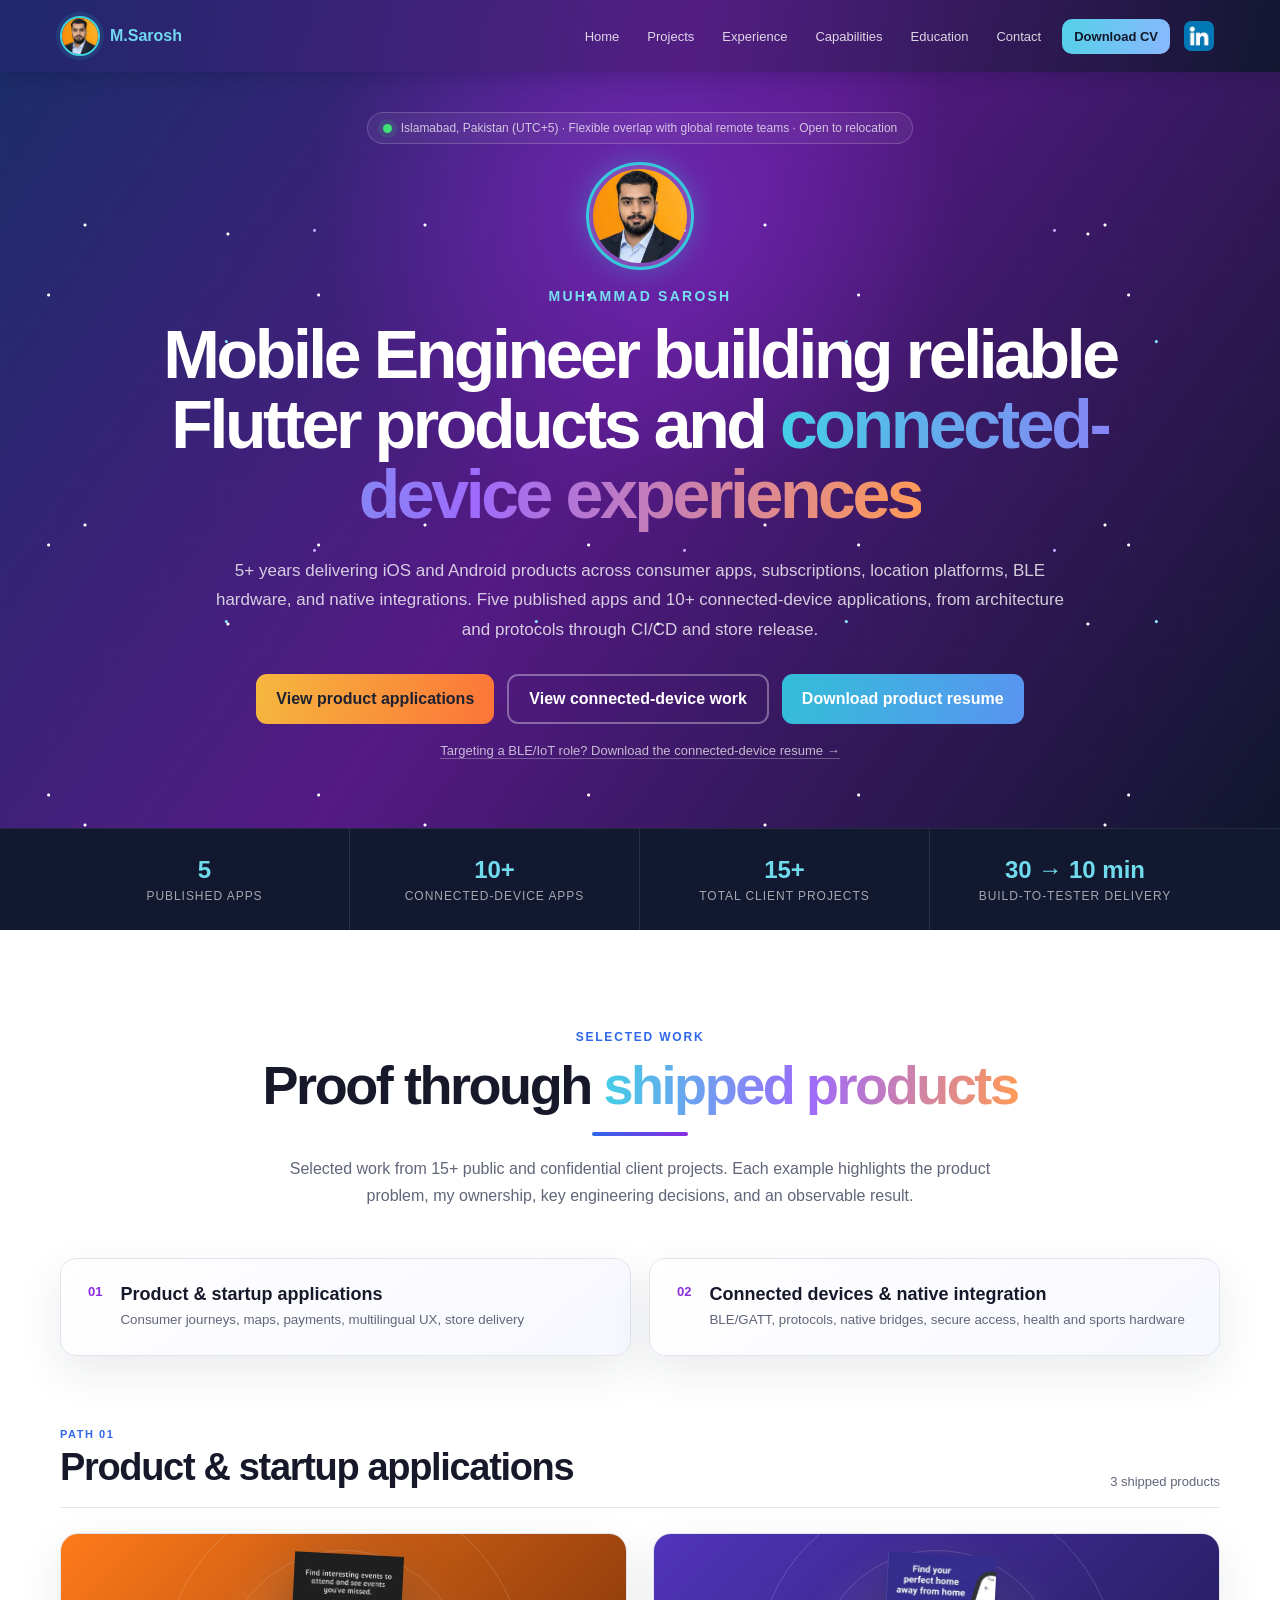
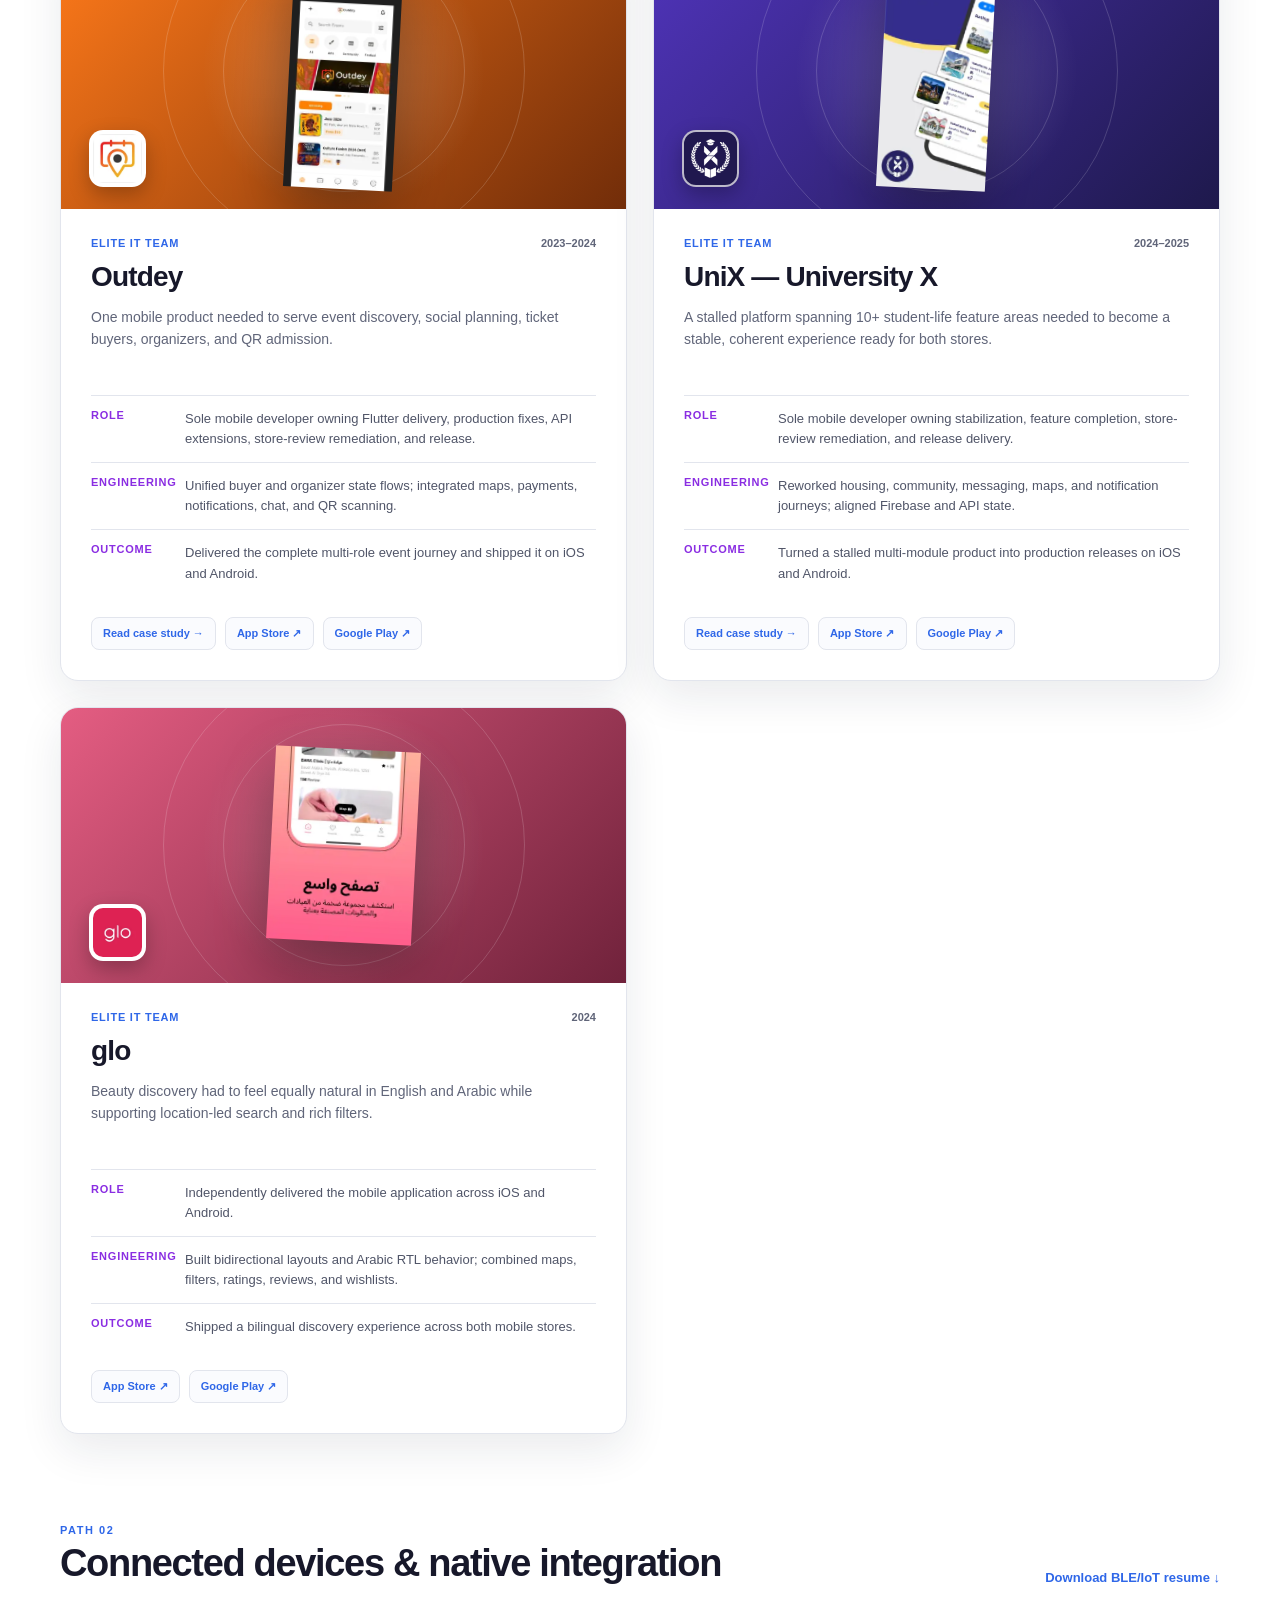
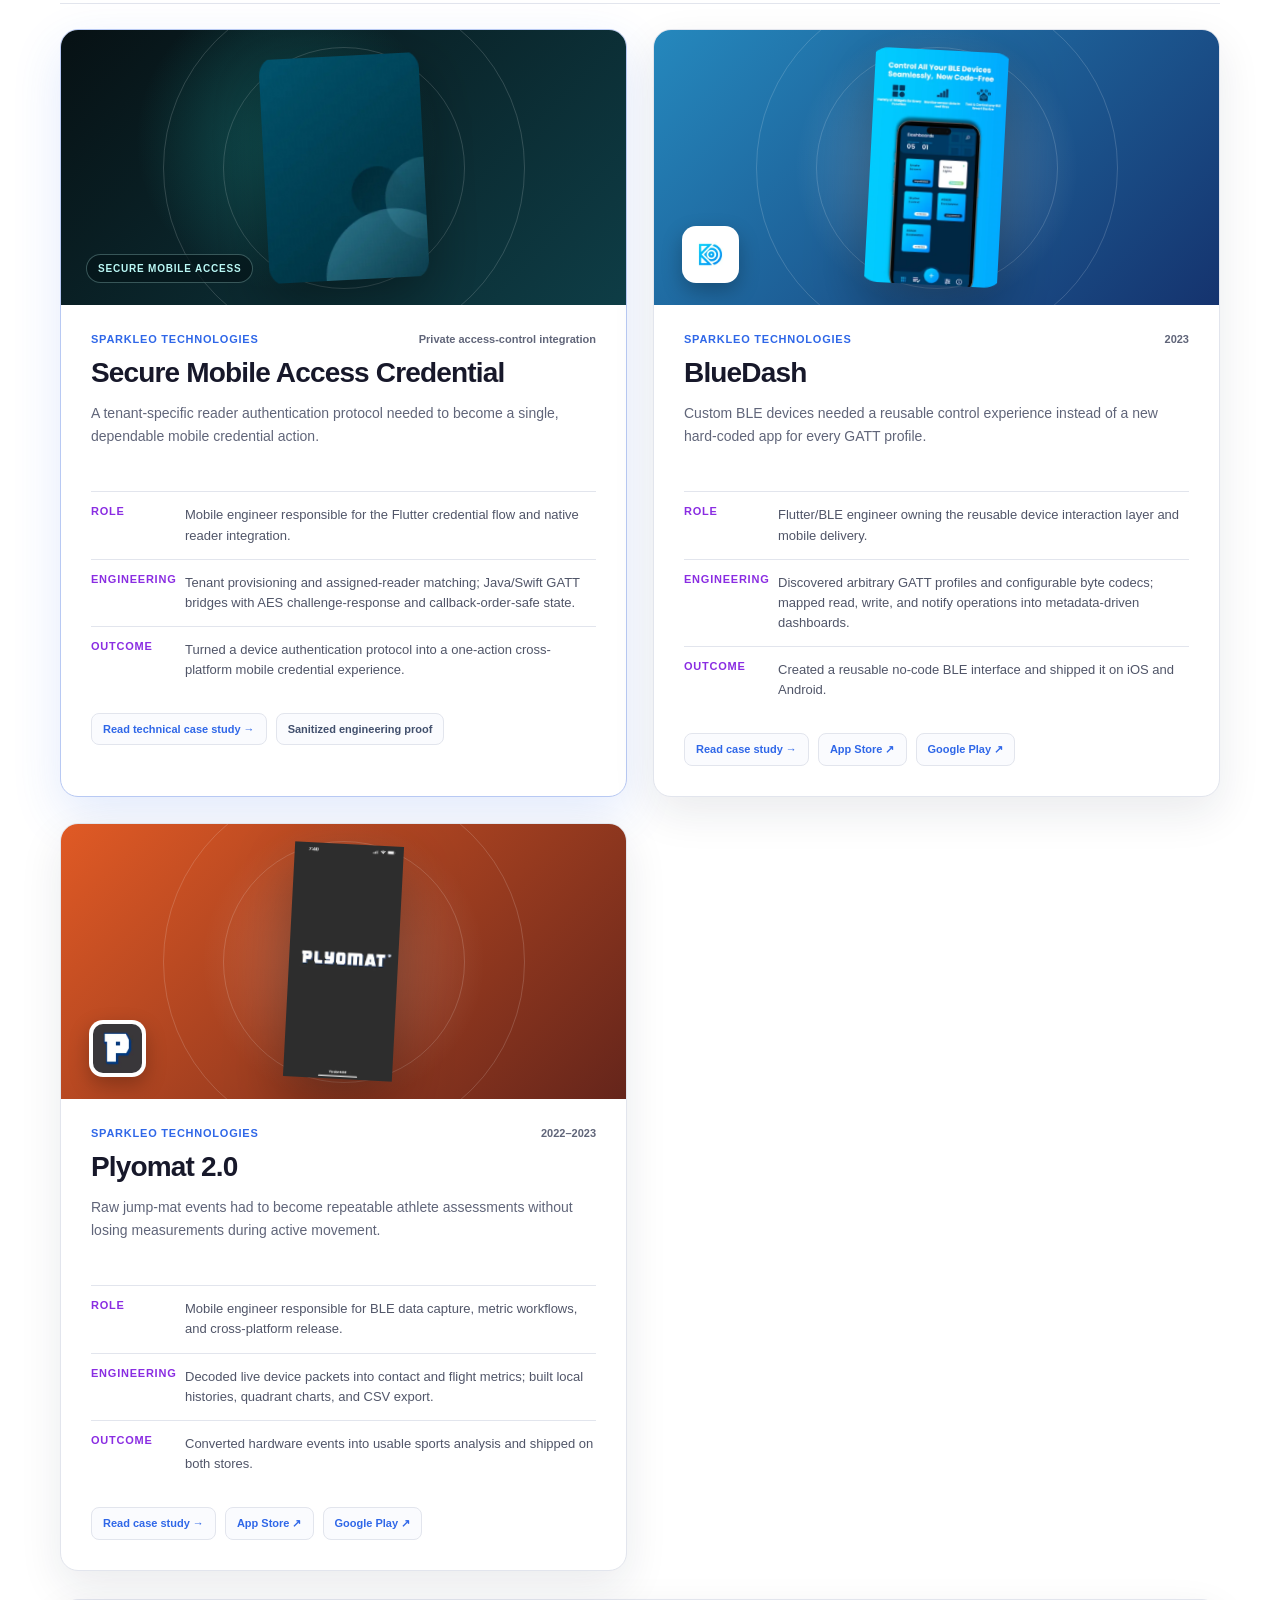
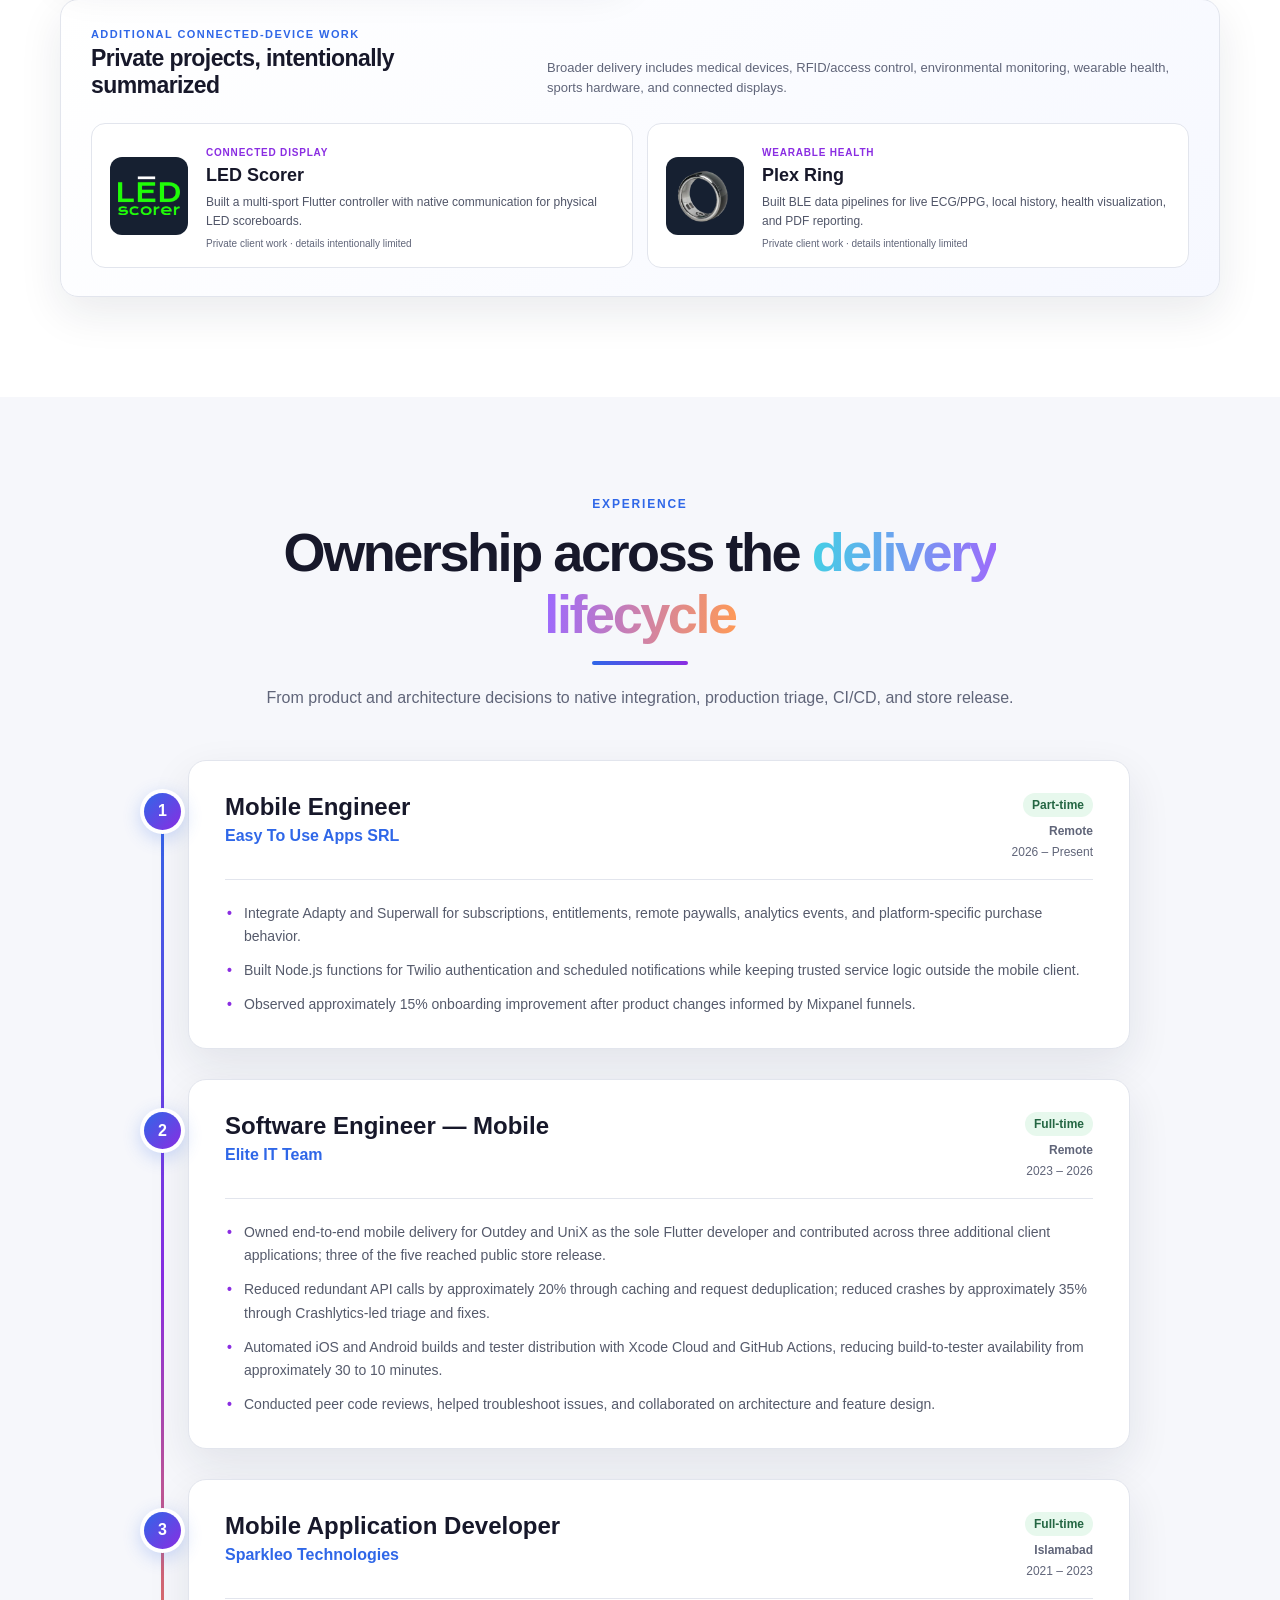
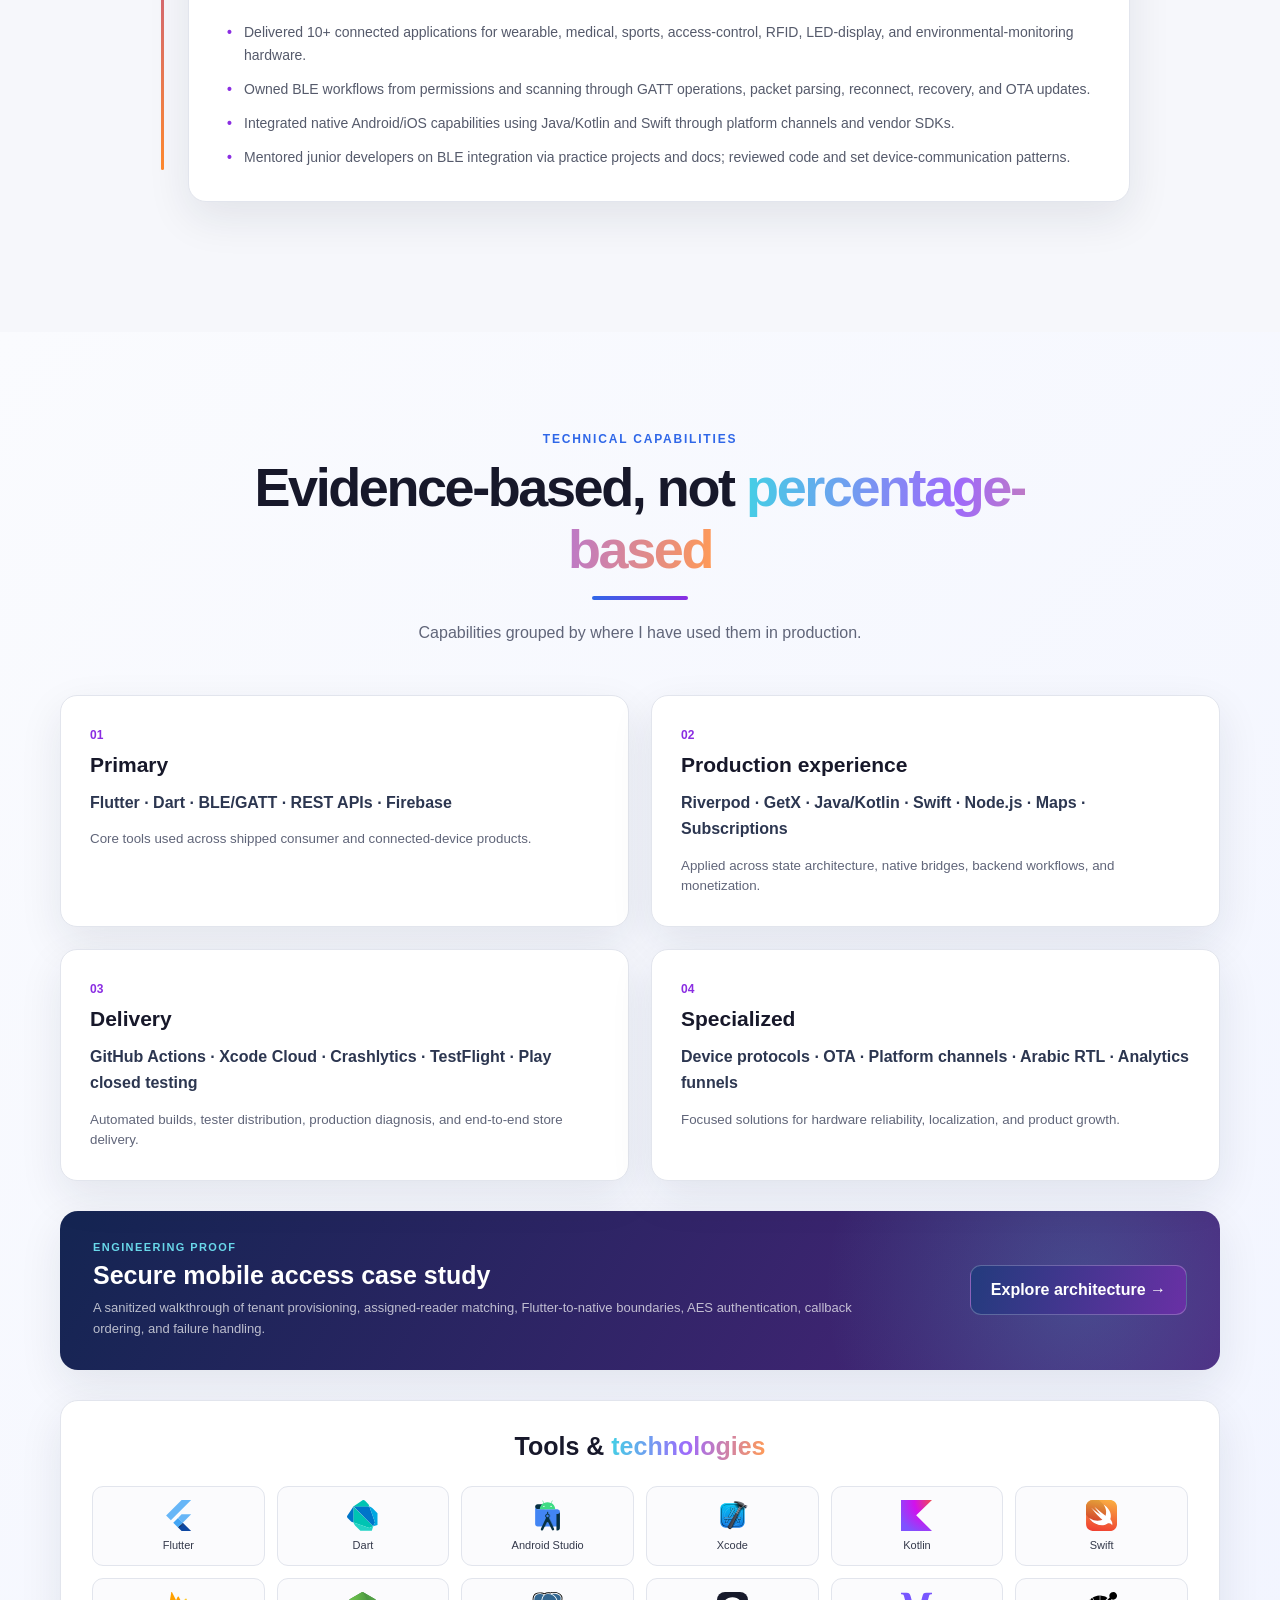
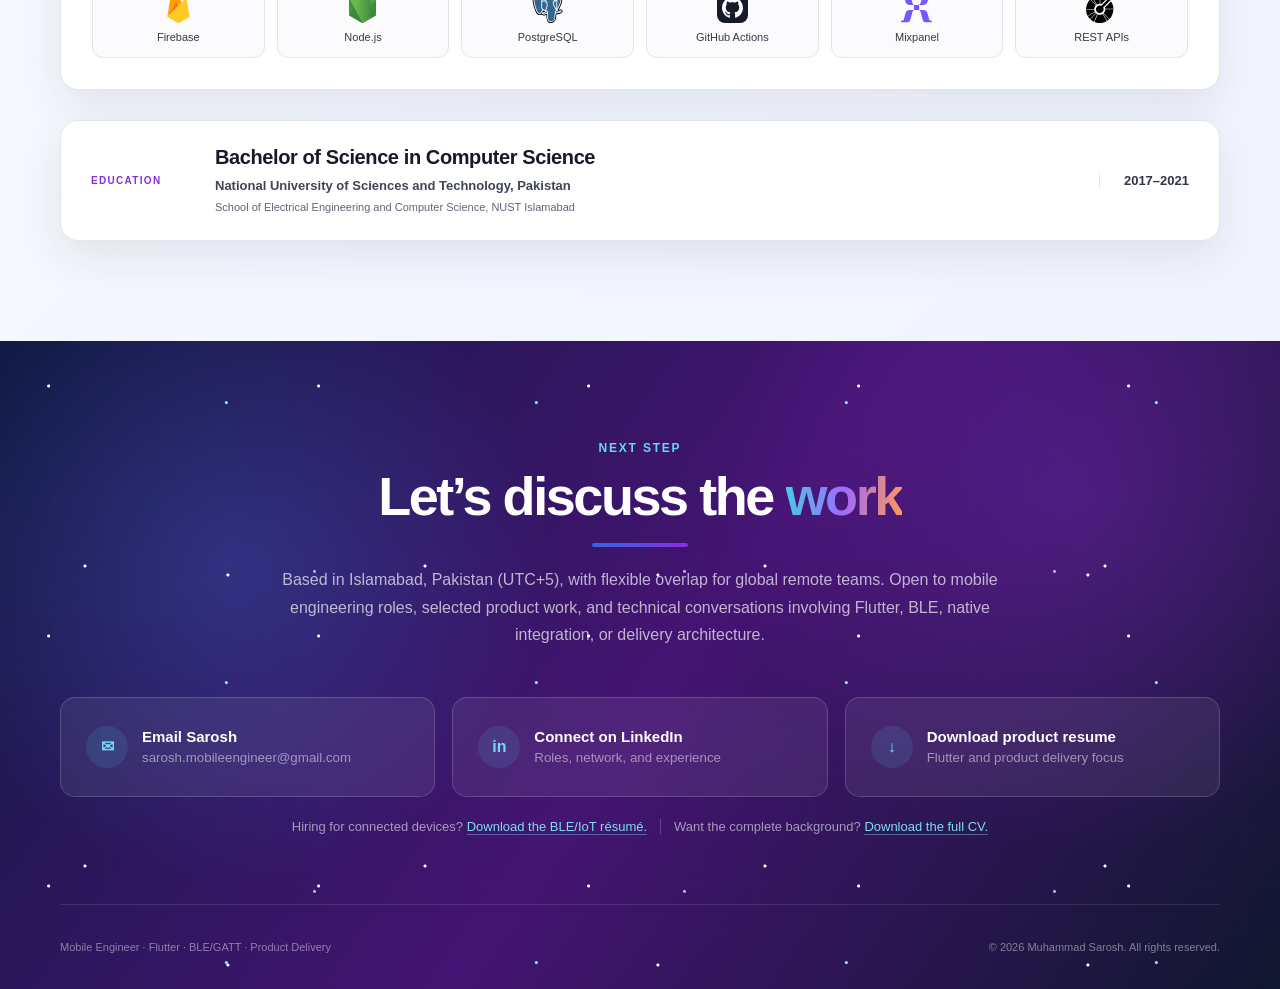
==== commit 099661f2: "improved image delivery" ====
--- a/index.html
+++ b/index.html
@@ -25,8 +25,79 @@
     <meta name="twitter:image:alt" content="Muhammad Sarosh — Mobile Engineer portfolio preview." />
     <title>Muhammad Sarosh | Flutter &amp; BLE Mobile Engineer</title>
     <link rel="icon" href="data:image/svg+xml,%3Csvg xmlns='http://www.w3.org/2000/svg' viewBox='0 0 64 64'%3E%3Cdefs%3E%3ClinearGradient id='g'%3E%3Cstop stop-color='%232dc7df'/%3E%3Cstop offset='1' stop-color='%238b37e6'/%3E%3C/linearGradient%3E%3C/defs%3E%3Ccircle cx='32' cy='32' r='31' fill='url(%23g)'/%3E%3Ctext x='32' y='39' text-anchor='middle' font-family='Arial' font-size='20' font-weight='700' fill='white'%3EMS%3C/text%3E%3C/svg%3E" />
-    <link rel="preload" as="image" href="assets/optimized/muhammad-sarosh-avatar.webp" type="image/webp" fetchpriority="high" />
-    <link rel="stylesheet" href="styles.css" />
+    <link rel="preload" as="image" href="assets/optimized/muhammad-sarosh-avatar-160.webp" imagesrcset="assets/optimized/muhammad-sarosh-avatar-160.webp 160w, assets/optimized/muhammad-sarosh-avatar.webp 320w" imagesizes="(max-width: 650px) 82px, 94px" type="image/webp" fetchpriority="high" />
+    <style>
+      :root { --navy: #11172f; --blue: #2f67e8; --cyan: #2ec8d7; --purple: #8a2de2; --orange: #ff8a2f; --ink: #17182a; --muted: #606579; --line: #e2e5ed; --soft: #f6f7fb; --max: 1160px; --shadow: 0 16px 44px rgba(24, 29, 57, .09); }
+      * { box-sizing: border-box; }
+      html { scroll-behavior: smooth; scroll-padding-top: 82px; }
+      body { margin: 0; color: var(--ink); background: white; font-family: Inter, ui-sans-serif, -apple-system, BlinkMacSystemFont, "Segoe UI", sans-serif; -webkit-font-smoothing: antialiased; }
+      body.menu-open { overflow: hidden; }
+      img { display: block; max-width: 100%; }
+      a { color: inherit; text-decoration: none; }
+      button { font: inherit; }
+      .skip-link { position: fixed; z-index: 1000; top: -60px; left: 18px; padding: 12px 18px; color: white; background: var(--blue); border-radius: 0 0 8px 8px; }
+      .skip-link:focus { top: 0; }
+      .container { width: min(calc(100% - 40px), var(--max)); margin-inline: auto; }
+      .site-header { position: fixed; z-index: 100; inset: 0 0 auto; height: 72px; padding: 0 max(22px, calc((100vw - var(--max)) / 2)); display: flex; align-items: center; justify-content: space-between; color: white; background: linear-gradient(100deg, rgba(31, 41, 107, .96), rgba(83, 30, 130, .96) 54%, rgba(17, 23, 47, .97)); box-shadow: 0 4px 16px rgba(16, 17, 40, .18); backdrop-filter: blur(15px); }
+      .brand { display: flex; align-items: center; gap: 10px; color: #72d7ef; font-weight: 800; }
+      .brand img { width: 40px; height: 40px; object-fit: cover; object-position: center 22%; border: 2px solid #3ed1de; border-radius: 50%; box-shadow: 0 0 0 4px rgba(46, 200, 215, .12); }
+      .header-actions { margin-left: auto; display: flex; align-items: center; gap: 8px; }
+      .header-linkedin { width: 42px; height: 42px; flex: 0 0 42px; display: grid; place-items: center; border: 0; background: transparent; transition: transform .2s, opacity .2s; }
+      .header-linkedin img { width: 30px; height: 30px; border-radius: 7px; }
+      .header-linkedin:hover { opacity: .86; transform: translateY(-2px); }
+      .header-linkedin:focus-visible { outline: 2px solid #75dafa; outline-offset: 2px; border-radius: 8px; }
+      .menu-toggle { display: none; width: 42px; height: 42px; padding: 7px; border: 0; background: transparent; cursor: pointer; }
+      .menu-toggle span { display: block; height: 2px; margin: 6px 0; border-radius: 2px; background: white; transition: .25s; }
+      .site-nav { display: flex; align-items: center; gap: 4px; }
+      .site-nav > a { padding: 10px 12px; color: rgba(255,255,255,.82); border: 0; background: transparent; font-size: 13px; cursor: pointer; }
+      .site-nav > a:hover, .site-nav > a:focus-visible { color: white; }
+      .site-nav .nav-download { margin-left: 5px; color: #12182b; background: linear-gradient(105deg, #54d1e7, #8ab8ff); border-radius: 10px; font-weight: 800; }
+      .hero { position: relative; min-height: 820px; display: grid; place-items: center; overflow: hidden; color: white; background: radial-gradient(circle at 50% 24%, rgba(133, 44, 207, .6), transparent 36%), linear-gradient(125deg, #182d67 0%, #541a85 48%, #10162d 100%); }
+      .hero::before { content: ""; position: absolute; inset: 0; opacity: .18; background-image: linear-gradient(rgba(255,255,255,.05) 1px, transparent 1px), linear-gradient(90deg, rgba(255,255,255,.05) 1px, transparent 1px); background-size: 54px 54px; mask-image: linear-gradient(to bottom, transparent, #000 18%, #000 82%, transparent); }
+      .stars { position: absolute; inset: 0; background-image: radial-gradient(circle at 18% 18%, white 0 1px, transparent 2px), radial-gradient(circle at 73% 22%, #8be8ff 0 1px, transparent 2px), radial-gradient(circle at 25% 75%, white 0 1px, transparent 2px), radial-gradient(circle at 85% 72%, #c2a2ff 0 1px, transparent 2px), radial-gradient(circle at 53% 60%, white 0 1px, transparent 2px); background-size: 270px 250px, 310px 280px, 340px 300px, 370px 320px, 430px 390px; animation: drift 18s linear infinite; }
+      .hero-inner { position: relative; z-index: 2; width: min(calc(100% - 36px), 1060px); padding: 112px 0 70px; text-align: center; }
+      .availability { width: fit-content; margin: 0 auto 18px; padding: 8px 15px; display: flex; align-items: center; gap: 9px; color: rgba(255,255,255,.72); border: 1px solid rgba(255,255,255,.19); border-radius: 999px; background: rgba(255,255,255,.055); font-size: 12px; backdrop-filter: blur(10px); }
+      .availability i { width: 9px; height: 9px; border-radius: 50%; background: #3ee277; box-shadow: 0 0 0 5px rgba(62,226,119,.12); }
+      .hero-portrait { width: 108px; height: 108px; margin: 0 auto 18px; padding: 4px; border: 3px solid #37c8dc; border-radius: 50%; background: rgba(255,255,255,.18); box-shadow: 0 0 28px rgba(55,200,220,.32); }
+      .hero-portrait img { width: 100%; height: 100%; object-fit: cover; object-position: center 22%; border-radius: 50%; }
+      .hero-kicker { margin: 0 0 15px; color: #77dff2; font-size: 14px; font-weight: 800; letter-spacing: .16em; text-transform: uppercase; }
+      .hero h1 { max-width: 1000px; margin: 0 auto; font-size: clamp(39px, 5.7vw, 68px); line-height: 1.03; letter-spacing: -.05em; }
+      .hero h1 span { color: transparent; background: linear-gradient(95deg, #43d0e5, #9e6afb, #ff9a56); background-clip: text; -webkit-background-clip: text; }
+      .hero-summary { max-width: 880px; margin: 27px auto 0; color: rgba(255,255,255,.78); font-size: 17px; line-height: 1.72; }
+      .hero-actions { margin-top: 30px; display: flex; justify-content: center; gap: 13px; flex-wrap: wrap; }
+      .button { min-height: 50px; padding: 13px 20px; display: inline-flex; align-items: center; justify-content: center; border-radius: 11px; font-weight: 800; transition: transform .2s, box-shadow .2s; }
+      .button:hover { transform: translateY(-3px); box-shadow: 0 12px 25px rgba(0,0,0,.18); }
+      .button-warm { color: #1d2030; background: linear-gradient(105deg, #f5b83e, #fc7438); }
+      .button-outline { border: 2px solid rgba(255,255,255,.34); }
+      .button-cool { background: linear-gradient(105deg, #33bed8, #5994f1); }
+      .hero-secondary { margin-top: 19px; display: inline-block; color: rgba(255,255,255,.7); border-bottom: 1px solid rgba(255,255,255,.28); font-size: 13px; }
+      .hero-secondary:hover { color: white; }
+      .reveal { opacity: 0; transform: translateY(22px); transition: opacity .7s ease, transform .7s ease; }
+      @keyframes drift { to { transform: translate3d(30px, -20px, 0); } }
+      @media (max-width: 900px) {
+        .menu-toggle { display: block; }
+        .site-nav { position: fixed; z-index: 101; top: 72px; left: 0; right: 0; height: calc(100dvh - 72px); padding: 22px; display: grid; align-content: start; gap: 5px; overflow-y: auto; background: linear-gradient(155deg, #1f296b, #521b7e 58%, #101630); transform: translateX(105%); opacity: 0; transition: transform .3s, opacity .3s; }
+      }
+      @media (max-width: 650px) {
+        .container { width: min(calc(100% - 30px), var(--max)); }
+        .site-header { height: 66px; padding-inline: 17px; }
+        .header-actions { gap: 4px; }
+        .site-nav { top: 66px; height: calc(100dvh - 66px); }
+        .hero { min-height: 100svh; }
+        .hero-inner { padding: 94px 0 56px; }
+        .hero-portrait { width: 96px; height: 96px; }
+        .hero h1 { font-size: clamp(36px, 10.7vw, 50px); }
+        .hero-summary { font-size: 14px; }
+        .hero-actions { display: grid; }
+        .button { width: 100%; }
+      }
+      @media (prefers-reduced-motion: reduce) {
+        *, *::before, *::after { scroll-behavior: auto !important; animation: none !important; transition-duration: .01ms !important; }
+        .reveal { opacity: 1; transform: none; }
+      }
+    </style>
+    <link rel="stylesheet" href="styles.css" media="print" onload="this.media='all'" />
+    <noscript><link rel="stylesheet" href="styles.css" /></noscript>
     <script type="application/ld+json">{"@context":"https://schema.org","@graph":[{"@type":"WebSite","@id":"https://mobileengineersarosh.vercel.app/#website","url":"https://mobileengineersarosh.vercel.app/","name":"Muhammad Sarosh — Mobile Engineer Portfolio","inLanguage":"en","publisher":{"@id":"https://mobileengineersarosh.vercel.app/#person"}},{"@type":"Person","@id":"https://mobileengineersarosh.vercel.app/#person","name":"Muhammad Sarosh","jobTitle":"Mobile Engineer","url":"https://mobileengineersarosh.vercel.app/","image":"https://mobileengineersarosh.vercel.app/assets/muhammad-sarosh.jpg","sameAs":["https://www.linkedin.com/in/sarosh-tahir","https://github.com/sarosh4271"],"knowsAbout":["Flutter","Dart","Bluetooth Low Energy","BLE/GATT","iOS","Android","Mobile product delivery","Connected-device applications"]}]}</script>
     <script>window.si = window.si || function () { (window.siq = window.siq || []).push(arguments); };</script>
     <script defer src="/_vercel/speed-insights/script.js"></script>
@@ -34,13 +105,13 @@
   <body>
     <a class="skip-link" href="#main">Skip to content</a>
     <header class="site-header" data-header>
-      <a class="brand" href="#home" aria-label="Muhammad Sarosh, home"><img src="assets/optimized/muhammad-sarosh-avatar.webp" alt="" width="320" height="477" decoding="async" /><span>M.Sarosh</span></a>
+      <a class="brand" href="#home" aria-label="Muhammad Sarosh, home"><img src="assets/optimized/muhammad-sarosh-avatar-160.webp" srcset="assets/optimized/muhammad-sarosh-avatar-160.webp 160w, assets/optimized/muhammad-sarosh-avatar.webp 320w" sizes="36px" alt="" width="160" height="239" decoding="async" /><span>M.Sarosh</span></a>
       <div class="header-actions">
         <nav id="site-nav" class="site-nav" aria-label="Primary navigation">
           <a href="#home">Home</a><a href="#projects">Projects</a><a href="#experience">Experience</a><a href="#skills">Capabilities</a><a href="#education">Education</a><a href="#contact">Contact</a>
           <a class="nav-download" href="assets/muhammad-sarosh-cv.pdf" download data-track="resume_download" data-track-label="cv_nav">Download CV</a>
         </nav>
-        <a class="header-linkedin" href="https://www.linkedin.com/in/sarosh-tahir" target="_blank" rel="noreferrer" aria-label="Visit Muhammad Sarosh on LinkedIn (opens in a new tab)" title="LinkedIn" data-track="contact_click" data-track-label="linkedin_header"><img src="assets/tools/linkedin.png" alt="" width="512" height="512" /></a>
+        <a class="header-linkedin" href="https://www.linkedin.com/in/sarosh-tahir" target="_blank" rel="noreferrer" aria-label="Visit Muhammad Sarosh on LinkedIn (opens in a new tab)" title="LinkedIn" data-track="contact_click" data-track-label="linkedin_header"><img src="assets/optimized/linkedin-64.webp" alt="" width="64" height="64" /></a>
         <button class="menu-toggle" type="button" aria-expanded="false" aria-controls="site-nav" aria-label="Toggle menu"><span></span><span></span><span></span></button>
       </div>
     </header>
@@ -50,7 +121,7 @@
         <div class="stars" aria-hidden="true"></div>
         <div class="hero-inner">
           <div class="availability"><i></i> Islamabad, Pakistan (UTC+5) · Flexible overlap with global remote teams · Open to relocation</div>
-          <figure class="hero-portrait"><img src="assets/optimized/muhammad-sarosh-avatar.webp" alt="Muhammad Sarosh, Mobile Engineer" width="320" height="477" fetchpriority="high" decoding="async" /></figure>
+          <figure class="hero-portrait"><img src="assets/optimized/muhammad-sarosh-avatar-160.webp" srcset="assets/optimized/muhammad-sarosh-avatar-160.webp 160w, assets/optimized/muhammad-sarosh-avatar.webp 320w" sizes="(max-width: 650px) 82px, 94px" alt="Muhammad Sarosh, Mobile Engineer" width="160" height="239" fetchpriority="high" decoding="async" /></figure>
           <p class="hero-kicker">Muhammad Sarosh</p>
           <h1 id="hero-heading">Mobile Engineer building reliable Flutter products and <span>connected-device experiences</span></h1>
           <p class="hero-summary">5+ years delivering iOS and Android products across consumer apps, subscriptions, location platforms, BLE hardware, and native integrations. Five published apps and 10+ connected-device applications, from architecture and protocols through CI/CD and store release.</p>
@@ -78,15 +149,15 @@
             <div class="group-heading reveal"><div><p>Path 01</p><h3 id="product-heading">Product &amp; startup applications</h3></div><span>3 shipped products</span></div>
             <div class="project-grid">
               <article class="project-card reveal">
-                <div class="project-visual orange"><img class="project-screen" src="assets/optimized/outdey-card.webp" alt="Outdey event discovery screen" width="360" height="780" loading="lazy" decoding="async" /><img class="project-icon" src="assets/optimized/outdey-icon.webp" alt="Outdey icon" width="128" height="128" loading="lazy" decoding="async" /></div>
+                <div class="project-visual orange"><img class="project-screen" src="assets/optimized/outdey-card-200.webp" srcset="assets/optimized/outdey-card-200.webp 200w, assets/optimized/outdey-card.webp 360w" sizes="109px" alt="Outdey event discovery screen" width="200" height="434" loading="lazy" decoding="async" /><img class="project-icon" src="assets/optimized/outdey-icon.webp" alt="Outdey icon" width="128" height="128" loading="lazy" decoding="async" /></div>
                 <div class="project-body"><div class="project-meta"><span>Elite IT Team</span><time>2023–2024</time></div><h4>Outdey</h4><p class="project-problem">One mobile product needed to serve event discovery, social planning, ticket buyers, organizers, and QR admission.</p><dl class="project-proof"><div><dt>Role</dt><dd>Sole mobile developer owning Flutter delivery, production fixes, API extensions, store-review remediation, and release.</dd></div><div><dt>Engineering</dt><dd>Unified buyer and organizer state flows; integrated maps, payments, notifications, chat, and QR scanning.</dd></div><div><dt>Outcome</dt><dd>Delivered the complete multi-role event journey and shipped it on iOS and Android.</dd></div></dl><div class="project-links"><a href="case-studies/outdey/" data-track="case_study_click" data-track-label="outdey">Read case study →</a><a href="https://apps.apple.com/us/app/outdey/id6497566952" target="_blank" rel="noreferrer" data-track="store_click" data-track-label="outdey_app_store">App Store ↗</a><a href="https://play.google.com/store/apps/details?id=com.outdey.outdey" target="_blank" rel="noreferrer" data-track="store_click" data-track-label="outdey_play_store">Google Play ↗</a></div></div>
               </article>
               <article class="project-card reveal">
-                <div class="project-visual violet"><img class="project-screen" src="assets/optimized/unix-card.webp" alt="UniX student platform home screen" width="360" height="783" loading="lazy" decoding="async" /><img class="project-icon unix" src="assets/optimized/unix-logo.webp" alt="UniX logo" width="128" height="128" loading="lazy" decoding="async" /></div>
+                <div class="project-visual violet"><img class="project-screen" src="assets/optimized/unix-card-200.webp" srcset="assets/optimized/unix-card-200.webp 200w, assets/optimized/unix-card.webp 360w" sizes="109px" alt="UniX student platform home screen" width="200" height="435" loading="lazy" decoding="async" /><img class="project-icon unix" src="assets/optimized/unix-logo-72.webp" srcset="assets/optimized/unix-logo-72.webp 72w, assets/optimized/unix-logo.webp 128w" sizes="39px" alt="UniX logo" width="72" height="72" loading="lazy" decoding="async" /></div>
                 <div class="project-body"><div class="project-meta"><span>Elite IT Team</span><time>2024–2025</time></div><h4>UniX — University X</h4><p class="project-problem">A stalled platform spanning 10+ student-life feature areas needed to become a stable, coherent experience ready for both stores.</p><dl class="project-proof"><div><dt>Role</dt><dd>Sole mobile developer owning stabilization, feature completion, store-review remediation, and release delivery.</dd></div><div><dt>Engineering</dt><dd>Reworked housing, community, messaging, maps, and notification journeys; aligned Firebase and API state.</dd></div><div><dt>Outcome</dt><dd>Turned a stalled multi-module product into production releases on iOS and Android.</dd></div></dl><div class="project-links"><a href="case-studies/unix/" data-track="case_study_click" data-track-label="unix">Read case study →</a><a href="https://apps.apple.com/us/app/unix-university-x/id6740775299" target="_blank" rel="noreferrer" data-track="store_click" data-track-label="unix_app_store">App Store ↗</a><a href="https://play.google.com/store/apps/details?id=com.unix.com" target="_blank" rel="noreferrer" data-track="store_click" data-track-label="unix_play_store">Google Play ↗</a></div></div>
               </article>
               <article class="project-card reveal">
-                <div class="project-visual rose"><img class="project-screen" src="assets/optimized/glo-card.webp" alt="glo beauty discovery screen" width="360" height="480" loading="lazy" decoding="async" /><img class="project-icon" src="assets/optimized/glo-icon.webp" alt="glo icon" width="128" height="128" loading="lazy" decoding="async" /></div>
+                <div class="project-visual rose"><img class="project-screen" src="assets/optimized/glo-card-260.webp" srcset="assets/optimized/glo-card-260.webp 260w, assets/optimized/glo-card.webp 360w" sizes="145px" alt="glo beauty discovery screen" width="260" height="347" loading="lazy" decoding="async" /><img class="project-icon" src="assets/optimized/glo-icon.webp" alt="glo icon" width="128" height="128" loading="lazy" decoding="async" /></div>
                 <div class="project-body"><div class="project-meta"><span>Elite IT Team</span><time>2024</time></div><h4>glo</h4><p class="project-problem">Beauty discovery had to feel equally natural in English and Arabic while supporting location-led search and rich filters.</p><dl class="project-proof"><div><dt>Role</dt><dd>Independently delivered the mobile application across iOS and Android.</dd></div><div><dt>Engineering</dt><dd>Built bidirectional layouts and Arabic RTL behavior; combined maps, filters, ratings, reviews, and wishlists.</dd></div><div><dt>Outcome</dt><dd>Shipped a bilingual discovery experience across both mobile stores.</dd></div></dl><div class="project-links"><a href="https://apps.apple.com/us/app/glo/id6503257805" target="_blank" rel="noreferrer" data-track="store_click" data-track-label="glo_app_store">App Store ↗</a><a href="https://play.google.com/store/apps/details?id=com.rwnq.rwnq_app" target="_blank" rel="noreferrer" data-track="store_click" data-track-label="glo_play_store">Google Play ↗</a></div></div>
               </article>
             </div>
@@ -157,6 +228,51 @@
       </div></section>
     </main>
     <script>window.va = window.va || function () { (window.vaq = window.vaq || []).push(arguments); };</script>
-    <script defer src="/_vercel/insights/script.js"></script><script src="script.js"></script>
+    <script defer src="/_vercel/insights/script.js"></script>
+    <script>
+      const menu = document.querySelector('.site-nav');
+      const menuToggle = document.querySelector('.menu-toggle');
+      const reduceMotion = window.matchMedia('(prefers-reduced-motion: reduce)').matches;
+      const closeMenu = () => {
+        menu?.classList.remove('open');
+        menuToggle?.classList.remove('active');
+        menuToggle?.setAttribute('aria-expanded', 'false');
+        document.body.classList.remove('menu-open');
+      };
+      menuToggle?.addEventListener('click', () => {
+        const opening = menuToggle.getAttribute('aria-expanded') !== 'true';
+        menuToggle.setAttribute('aria-expanded', String(opening));
+        menuToggle.classList.toggle('active', opening);
+        menu?.classList.toggle('open', opening);
+        document.body.classList.toggle('menu-open', opening);
+      });
+      document.querySelectorAll('.site-nav a, .brand').forEach((link) => link.addEventListener('click', closeMenu));
+      if (reduceMotion) {
+        document.querySelectorAll('.reveal').forEach((item) => item.classList.add('visible'));
+      } else {
+        const observer = new IntersectionObserver((entries) => {
+          entries.forEach((entry) => {
+            if (entry.isIntersecting) {
+              entry.target.classList.add('visible');
+              observer.unobserve(entry.target);
+            }
+          });
+        }, { threshold: .08 });
+        document.querySelectorAll('.reveal').forEach((item) => observer.observe(item));
+      }
+      const year = document.querySelector('[data-year]');
+      if (year) year.textContent = new Date().getFullYear();
+      document.querySelectorAll('[data-track]').forEach((element) => {
+        element.addEventListener('click', () => {
+          const name = element.dataset.track;
+          const label = element.dataset.trackLabel;
+          if (!name || typeof window.va !== 'function') return;
+          window.va('event', { name, label });
+        });
+      });
+      window.addEventListener('keydown', (event) => {
+        if (event.key === 'Escape') closeMenu();
+      });
+    </script>
   </body>
 </html>
